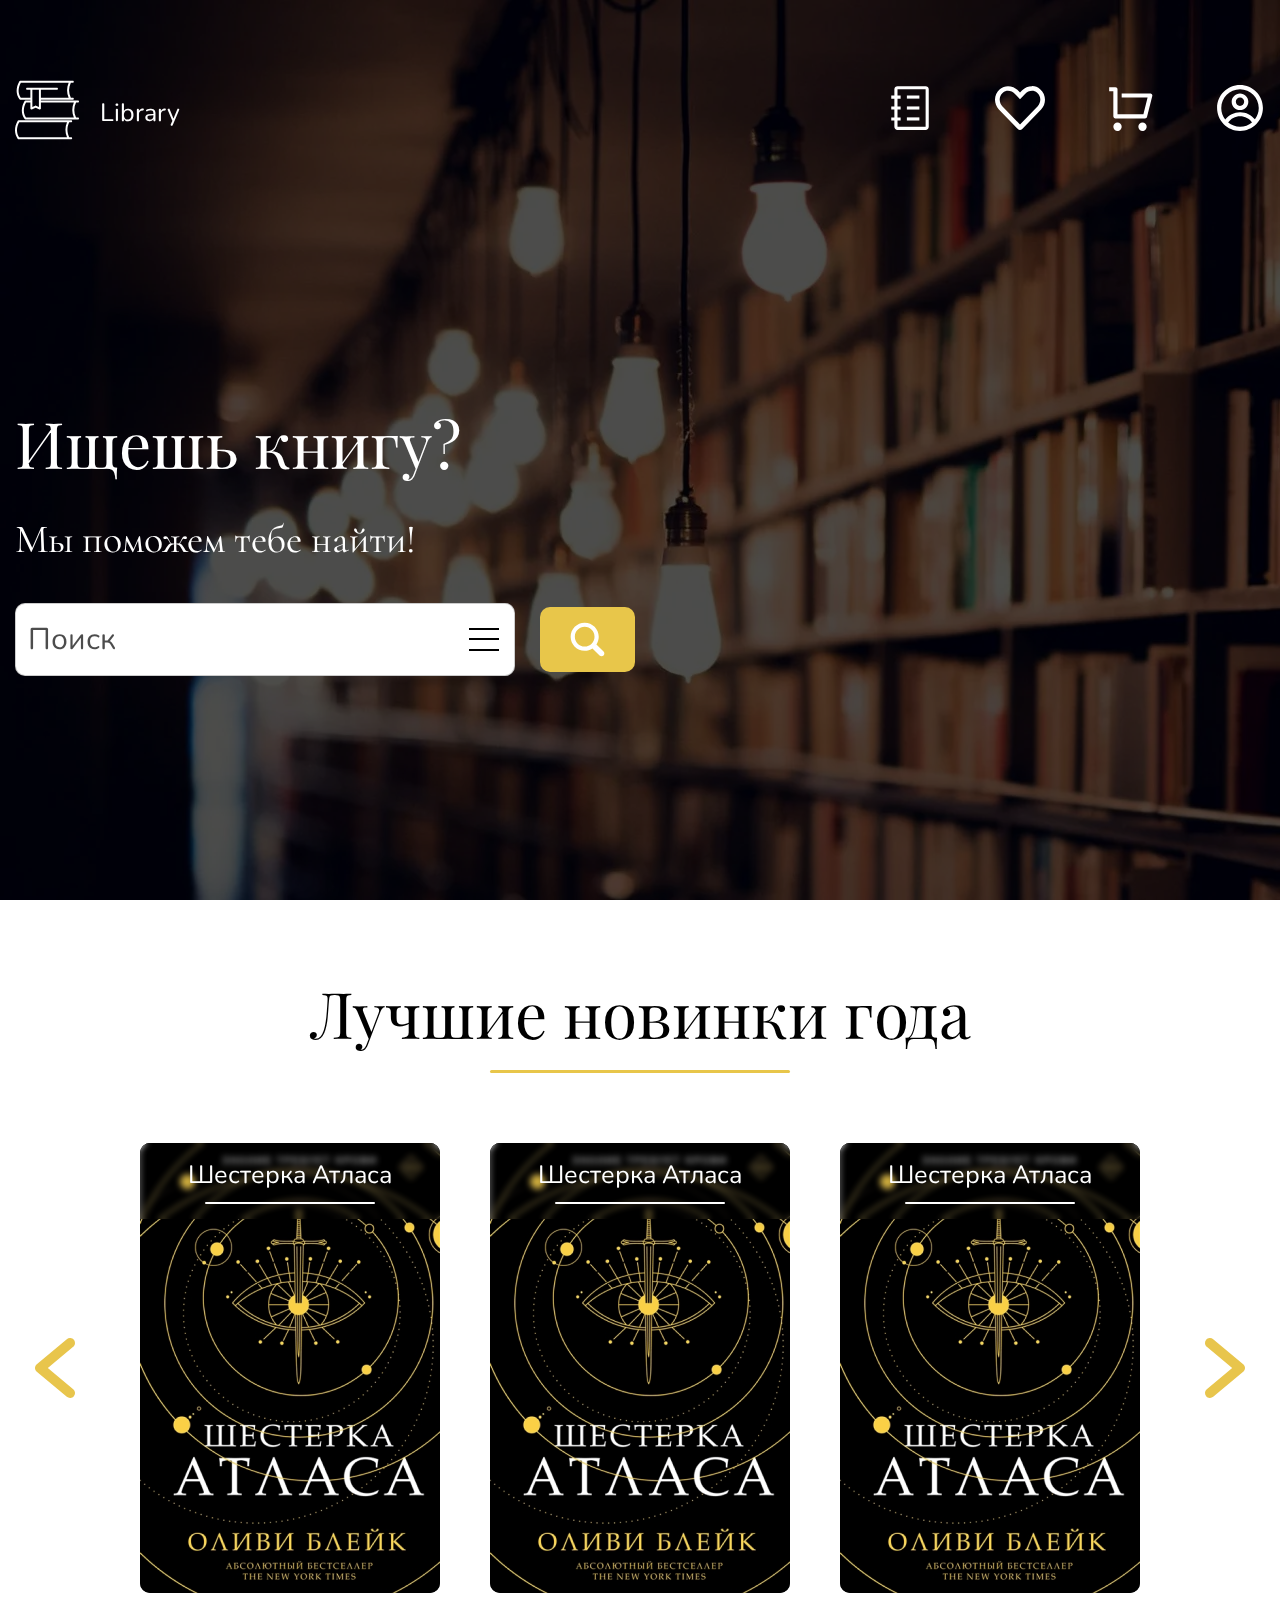
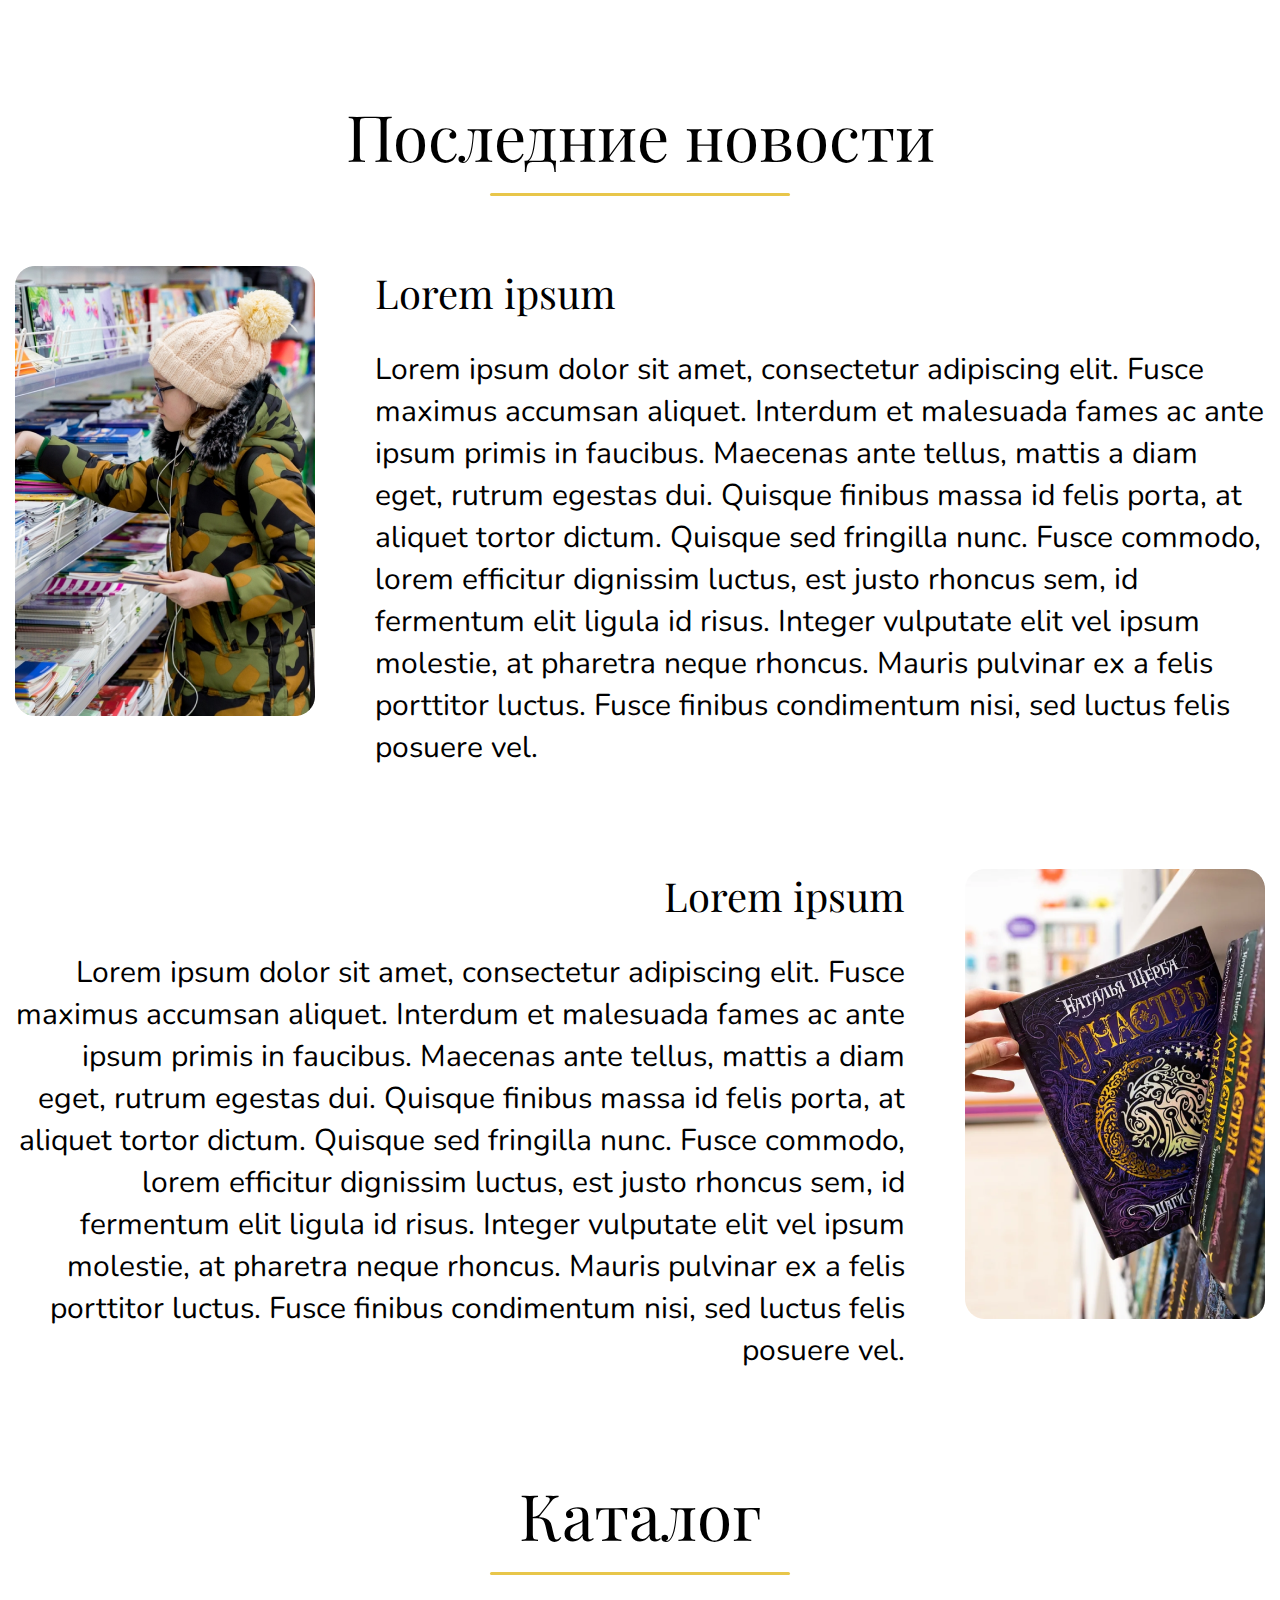
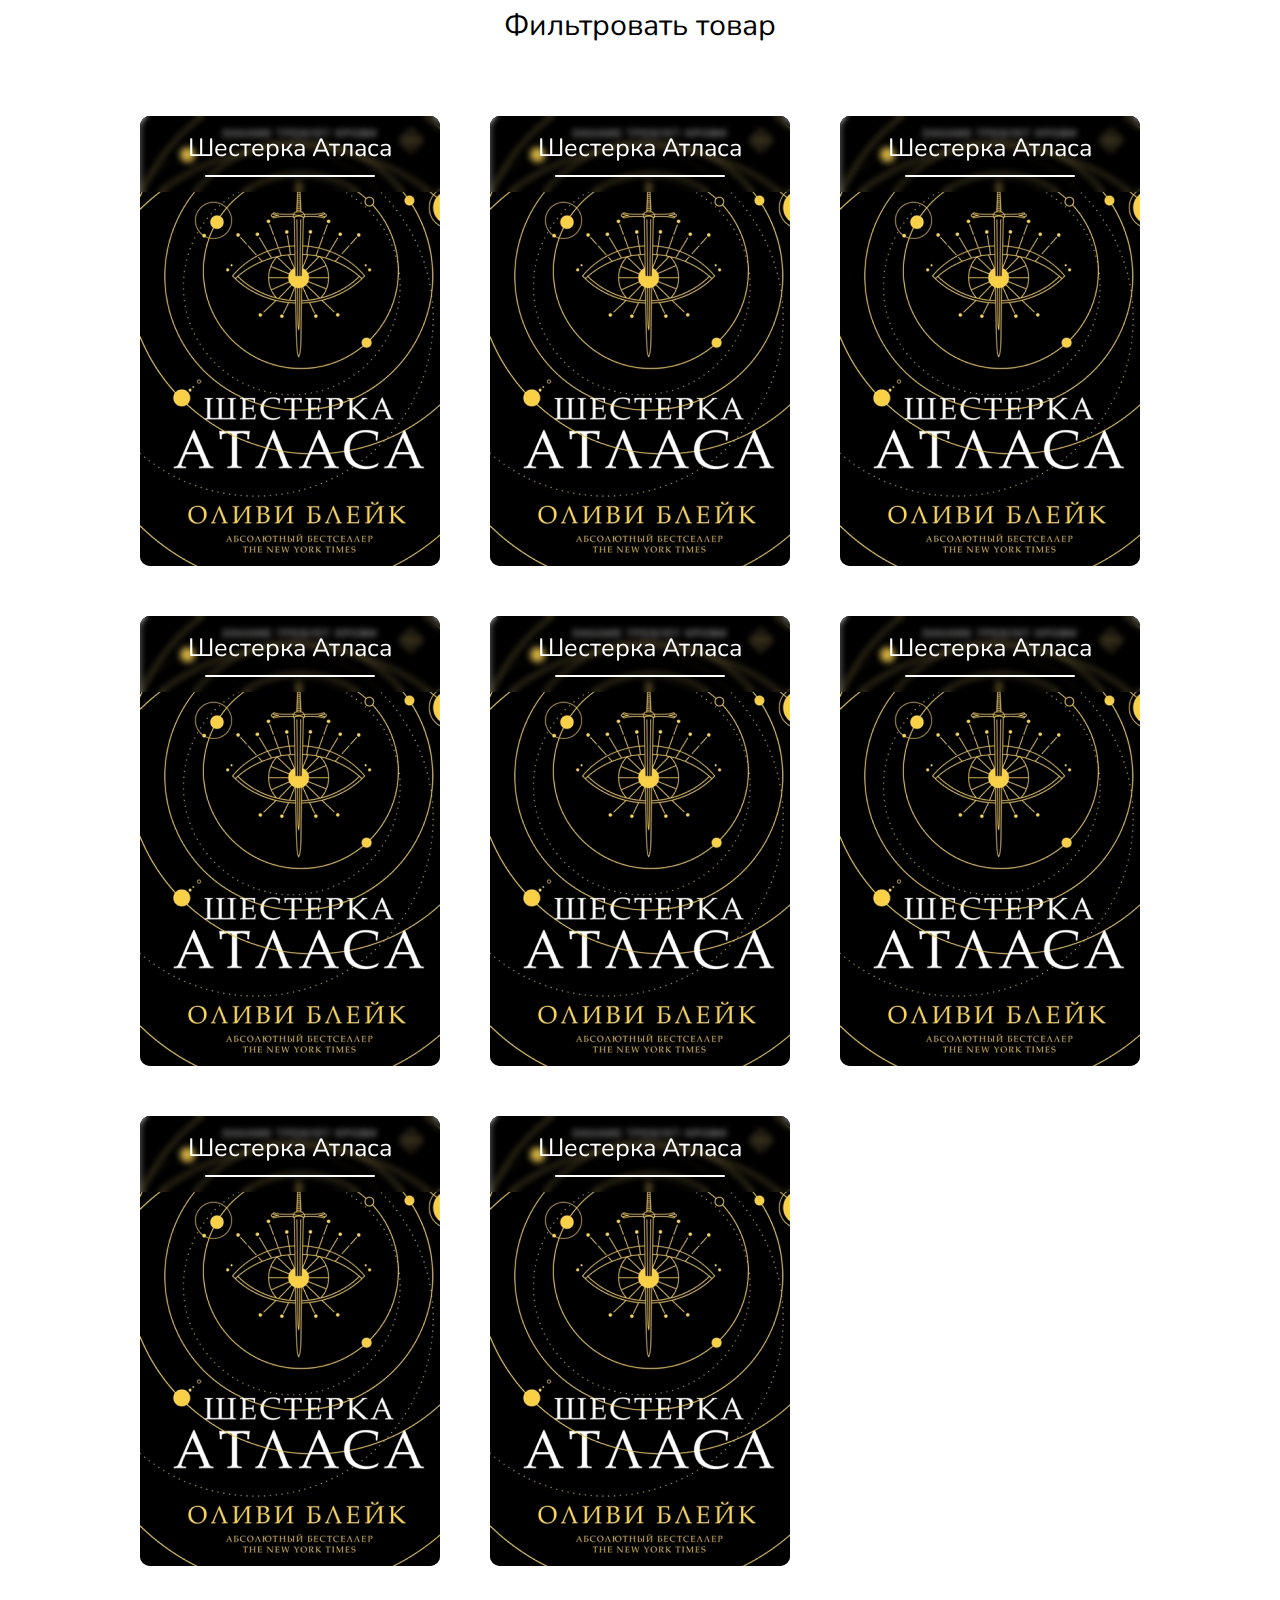
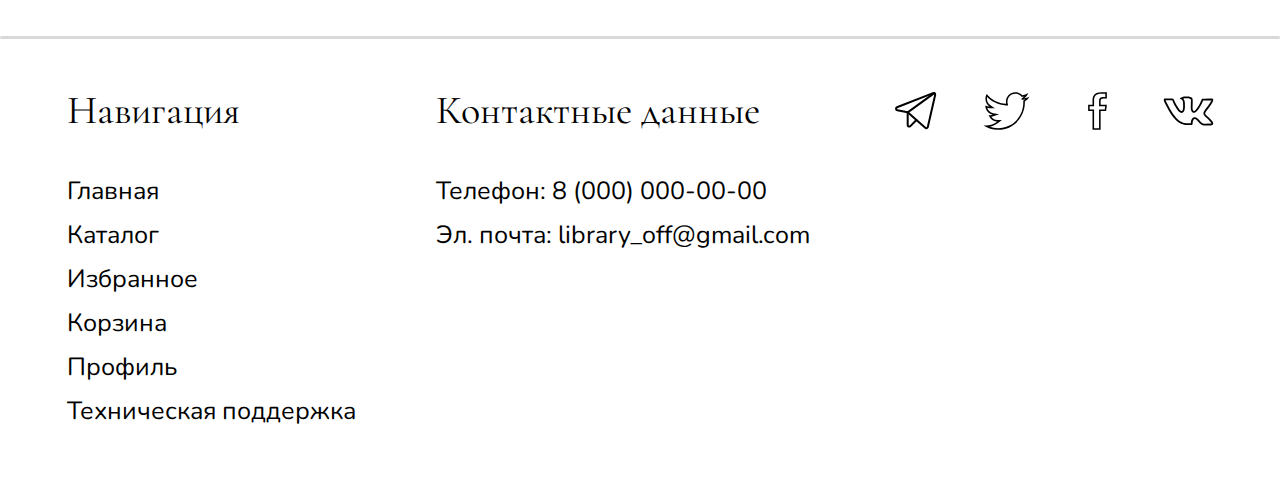
==== index.html @ aad659ce "home page completed" ====
<!doctype html>
<html lang="ru">
<head>
  <meta charset="UTF-8">
  <meta name="viewport"
        content="width=device-width, user-scalable=no, initial-scale=1.0, maximum-scale=1.0, minimum-scale=1.0">
  <meta http-equiv="X-UA-Compatible" content="ie=edge">
  <link rel="preconnect" href="https://fonts.googleapis.com">
  <link rel="preconnect" href="https://fonts.gstatic.com" crossorigin>
  <link
    href="https://fonts.googleapis.com/css2?family=Cormorant+Garamond&family=Nunito&family=Playfair+Display&display=swap"
    rel="stylesheet">
  <link rel="stylesheet" href="styles/global.css">
  <link rel="stylesheet" href="styles/pages/home.css">
  <script src="scripts/input-element.js" defer></script>
  <script src="scripts/input-recommendation.js" defer></script>
  <script src="scripts/drop-down.js" defer></script>
  <script src="scripts/slider.js" defer></script>
  <script src="scripts/popup.js" defer></script>
  <script src="scripts/form.js" defer></script>
  <title>Библиотека</title>
</head>
<body>
<div class="wrapper">
  <div class="popup" data-popup id="catalog-filters">
    <div class="popup-content" data-popup-content>
      <form action="index.html" class="catalog-filters-form _form" data-form>
        <h2 class="catalog-filters-form__title _form-title">Фильтры</h2>
        <div class="catalog-filters-form-inputs _form-inputs">
          <div class="input-element" data-input-element>
            <div class="input-element-input">
              <label for="genre">Жанр</label>
              <input type="text" id="genre" name="genre" data-input-element-input title="Жанр">
            </div>
          </div>
          <div class="input-element" data-input-element>
            <div class="input-element-input">
              <label for="category">Категория</label>
              <input type="text" id="category" name="category" data-input-element-input title="Категория">
            </div>
          </div>
          <div class="input-element" data-input-element>
            <div class="input-element-input">
              <label for="year">Год</label>
              <input type="number" id="year" name="year" data-input-element-input title="Год">
            </div>
          </div>
          <div class="input-element" data-input-element>
            <div class="input-element-input">
              <label for="author">Автор</label>
              <input type="text" id="author" name="author" data-input-element-input title="Автор">
            </div>
          </div>
          <div class="input-element" data-input-element>
            <div class="input-element-input">
              <label for="price">Цена</label>
              <input type="number" id="price" name="price" data-input-element-input title="Цена">
            </div>
          </div>
        </div>
        <div class="catalog-filters-form-controls _form-controls">
          <button type="reset" class="_transparent-text-button" title="Сбросить фильтры">Сбросить фильтры</button>
          <button type="submit" class="_yellow-button" title="Применить">Применить</button>
        </div>
      </form>
    </div>
  </div>

  <div class="responsive-background-image">
    <picture>
      <source srcset="assets/img/background-image.webp" type="image/webp"></source>
      <img src="assets/img/background-image.jpg" alt="Фоновое изображение">
    </picture>
  </div>

  <div class="intro">
    <header class="header">
      <div class="header__wrapper _container">
        <a href="index.html" class="header-logo" title="Вернуться на главную">
          <div class="header-logo__icon">
            <svg width="64" height="60" viewBox="0 0 64 60" fill="none" xmlns="http://www.w3.org/2000/svg">
              <path
                d="M62.9994 37.4741H61.0426C58.6896 32.4301 58.6893 27.5068 61.0426 22.4282H62.9994C63.5521 22.4282 63.9994 21.9804 63.9994 21.4282C63.9994 20.8759 63.5521 20.4282 62.9994 20.4282H25.8978V19.685H57.8031C58.3558 19.685 58.8031 19.2373 58.8031 18.685C58.8031 18.1328 58.3558 17.685 57.8031 17.685H55.8463C53.493 12.6413 53.494 7.71854 55.8466 2.63864H57.8031C58.3558 2.63864 58.8031 2.19094 58.8031 1.63864C58.8031 1.08644 58.3558 0.638641 57.8031 0.638641H5.24449C4.88119 0.638641 4.54629 0.835941 4.36949 1.15384C0.736694 7.70894 0.752294 13.7949 4.41441 19.2431C4.59999 19.5195 4.91149 19.685 5.24449 19.685H15.3744V20.4282H10.4408C10.0775 20.4282 9.74259 20.6254 9.56579 20.9433C5.93199 27.498 5.94759 33.5839 9.61069 39.0322C9.79629 39.3085 10.1078 39.4741 10.4408 39.4741H62.9994C63.5521 39.4741 63.9994 39.0263 63.9994 38.4741C63.9994 37.9218 63.5521 37.4741 62.9994 37.4741ZM17.3744 9.64354H23.8978V26.9794L21.0492 25.6879C20.7855 25.5688 20.4867 25.5688 20.223 25.6879L17.3744 26.9794V9.64354ZM5.78749 17.685C2.91249 13.1084 2.93009 8.17624 5.84119 2.63864H53.663C51.578 7.65034 51.5768 12.7028 53.66 17.685H25.8978V9.64354H41.9437C42.4965 9.64354 42.9437 9.19584 42.9437 8.64354C42.9437 8.09134 42.4965 7.64354 41.9437 7.64354H12.1127C11.5599 7.64354 11.1127 8.09134 11.1127 8.64354C11.1127 9.19584 11.5599 9.64354 12.1127 9.64354H15.3744V17.685H5.78749ZM11.0375 22.4282H15.3744V28.5307C15.3744 28.8706 15.5472 29.187 15.8324 29.371C16.1185 29.5556 16.4789 29.5825 16.7875 29.4414L20.6361 27.6967L24.4847 29.4414C24.6166 29.5014 24.7572 29.5307 24.8978 29.5307C25.0873 29.5307 25.2758 29.477 25.4398 29.371C25.725 29.187 25.8978 28.8706 25.8978 28.5307V22.4282H58.859C56.7733 27.4389 56.7728 32.4912 58.8566 37.4741H10.9828C8.10779 32.8974 8.12541 27.9658 11.0375 22.4282Z"
                fill="white"/>
              <path
                d="M54.192 42.3154H56.1488C56.7015 42.3154 57.1488 41.8676 57.1488 41.3154C57.1488 40.7631 56.7015 40.3154 56.1488 40.3154H3.59019C3.22689 40.3154 2.89199 40.5126 2.71519 40.8305C-0.919511 47.3852 -0.903911 53.4711 2.76009 58.9194C2.94669 59.1958 3.25719 59.3613 3.59019 59.3613H56.1488C56.7015 59.3613 57.1488 58.9135 57.1488 58.3613C57.1488 57.809 56.7015 57.3613 56.1488 57.3613H54.192C51.839 52.3168 51.8388 47.394 54.192 42.3154ZM4.13219 57.3613C1.25619 52.7846 1.27379 47.8525 4.18689 42.3154H52.0084C49.9227 47.3261 49.9225 52.3781 52.006 57.3613H4.13219Z"
                fill="white"/>
            </svg>
          </div>
          <span>Library</span>
        </a>
        <nav class="header-nav">
          <ul class="header-nav-list">
            <li class="header-nav-list-item">
              <a href="index.html" class="header-nav-list-item-link" title="Корзина">
                <svg width="50" height="50" viewBox="0 0 50 50" fill="none" xmlns="http://www.w3.org/2000/svg">
                  <g clip-path="url(#clip0_53_85)">
                    <path
                      d="M40.625 3.125H12.5C11.6712 3.125 10.8763 3.45424 10.2903 4.04029C9.70424 4.62634 9.375 5.4212 9.375 6.25V12.5H6.25V15.625H9.375V23.4375H6.25V26.5625H9.375V34.375H6.25V37.5H9.375V43.75C9.375 44.5788 9.70424 45.3737 10.2903 45.9597C10.8763 46.5458 11.6712 46.875 12.5 46.875H40.625C41.4538 46.875 42.2487 46.5458 42.8347 45.9597C43.4208 45.3737 43.75 44.5788 43.75 43.75V6.25C43.75 5.4212 43.4208 4.62634 42.8347 4.04029C42.2487 3.45424 41.4538 3.125 40.625 3.125ZM40.625 43.75H12.5V37.5H15.625V34.375H12.5V26.5625H15.625V23.4375H12.5V15.625H15.625V12.5H12.5V6.25H40.625V43.75Z"
                      fill="white"/>
                    <path d="M34.375 12.5H21.875V15.625H34.375V12.5Z" fill="white"/>
                    <path d="M34.375 23.4375H21.875V26.5625H34.375V23.4375Z" fill="white"/>
                    <path d="M34.375 34.375H21.875V37.5H34.375V34.375Z" fill="white"/>
                  </g>
                  <defs>
                    <clipPath id="clip0_53_85">
                      <rect width="50" height="50" fill="white"/>
                    </clipPath>
                  </defs>
                </svg>
              </a>
              <div class="header-nav-list-item-title">Корзина</div>
            </li>
            <li class="header-nav-list-item">
              <a href="index.html" class="header-nav-list-item-link" title="Избранное">
                <svg width="50" height="50" viewBox="0 0 50 50" fill="none" xmlns="http://www.w3.org/2000/svg">
                  <g clip-path="url(#clip0_54_91)">
                    <path
                      d="M45.127 6.13868C42.8516 4.09375 39.9317 3.03711 36.9824 3.125C33.3213 3.125 29.626 4.62891 26.9238 7.41993L25 9.39942L23.0762 7.41993C20.3711 4.62891 16.6797 3.125 13.0176 3.125C10.0684 3.125 7.15139 4.09473 4.78908 6.13868C-1.27928 11.3916 -1.58299 20.7578 3.88771 26.4121L22.7549 45.9141C23.3789 46.5527 24.1797 46.875 24.9903 46.875C25.8039 46.875 26.6201 46.556 27.2373 45.9176L46.0947 26.4156C51.5821 20.752 51.2793 11.3867 45.127 6.13868ZM42.7344 23.1543L25 41.4941L7.25978 23.1543C4.11135 19.9023 3.36525 13.4863 7.85744 9.68262C11.7539 6.30958 17.0947 7.97364 19.7129 10.6758L25.0029 16.1367L30.292 10.6758C32.8721 8.0127 38.2276 6.292 42.1475 9.68262C46.5918 13.5352 45.9473 19.834 42.7344 23.1543Z"
                      fill="white"/>
                  </g>
                  <defs>
                    <clipPath id="clip0_54_91">
                      <rect width="50" height="50" fill="white"/>
                    </clipPath>
                  </defs>
                </svg>
              </a>
              <div class="header-nav-list-item-title">Избранное</div>
            </li>
            <li class="header-nav-list-item">
              <a href="index.html" class="header-nav-list-item-link" title="Корзина">
                <svg width="50" height="50" viewBox="0 0 50 50" fill="none" xmlns="http://www.w3.org/2000/svg">
                  <g clip-path="url(#clip0_53_81)">
                    <path
                      d="M8.33329 33.3333V8.33332H4.16663V4.16666H10.4166C10.9692 4.16666 11.4991 4.38615 11.8898 4.77685C12.2805 5.16755 12.5 5.69746 12.5 6.24999V31.25H38.4125L42.5791 14.5833H16.6666V10.4167H45.25C45.5666 10.4167 45.8792 10.4889 46.1637 10.6278C46.4483 10.7667 46.6975 10.9686 46.8923 11.2183C47.0872 11.468 47.2225 11.7587 47.2881 12.0686C47.3537 12.3784 47.3478 12.6991 47.2708 13.0062L42.0625 33.8396C41.9496 34.2901 41.6894 34.69 41.3233 34.9757C40.9572 35.2614 40.5061 35.4166 40.0416 35.4167H10.4166C9.86409 35.4167 9.33419 35.1972 8.94349 34.8065C8.55279 34.4158 8.33329 33.8859 8.33329 33.3333ZM12.5 47.9167C11.3949 47.9167 10.3351 47.4777 9.55368 46.6963C8.77228 45.9149 8.33329 44.8551 8.33329 43.75C8.33329 42.6449 8.77228 41.5851 9.55368 40.8037C10.3351 40.0223 11.3949 39.5833 12.5 39.5833C13.605 39.5833 14.6648 40.0223 15.4462 40.8037C16.2276 41.5851 16.6666 42.6449 16.6666 43.75C16.6666 44.8551 16.2276 45.9149 15.4462 46.6963C14.6648 47.4777 13.605 47.9167 12.5 47.9167ZM37.5 47.9167C36.3949 47.9167 35.3351 47.4777 34.5537 46.6963C33.7723 45.9149 33.3333 44.8551 33.3333 43.75C33.3333 42.6449 33.7723 41.5851 34.5537 40.8037C35.3351 40.0223 36.3949 39.5833 37.5 39.5833C38.605 39.5833 39.6648 40.0223 40.4462 40.8037C41.2276 41.5851 41.6666 42.6449 41.6666 43.75C41.6666 44.8551 41.2276 45.9149 40.4462 46.6963C39.6648 47.4777 38.605 47.9167 37.5 47.9167Z"
                      fill="white"/>
                  </g>
                  <defs>
                    <clipPath id="clip0_53_81">
                      <rect width="50" height="50" fill="white"/>
                    </clipPath>
                  </defs>
                </svg>

              </a>
              <div class="header-nav-list-item-title">Корзина</div>
            </li>
            <li class="header-nav-list-item">
              <a href="index.html" class="header-nav-list-item-link" title="Профиль">
                <svg width="50" height="50" viewBox="0 0 50 50" fill="none" xmlns="http://www.w3.org/2000/svg">
                  <path fill-rule="evenodd" clip-rule="evenodd"
                        d="M33.3333 18.75C33.3333 23.3523 29.6023 27.0833 25 27.0833C20.3976 27.0833 16.6666 23.3523 16.6666 18.75C16.6666 14.1476 20.3976 10.4167 25 10.4167C29.6023 10.4167 33.3333 14.1476 33.3333 18.75ZM29.1666 18.75C29.1666 21.0512 27.3012 22.9167 25 22.9167C22.6987 22.9167 20.8333 21.0512 20.8333 18.75C20.8333 16.4488 22.6987 14.5833 25 14.5833C27.3012 14.5833 29.1666 16.4488 29.1666 18.75Z"
                        fill="white"/>
                  <path fill-rule="evenodd" clip-rule="evenodd"
                        d="M25 2.08334C12.3435 2.08334 2.08337 12.3435 2.08337 25C2.08337 37.6565 12.3435 47.9167 25 47.9167C37.6565 47.9167 47.9167 37.6565 47.9167 25C47.9167 12.3435 37.6565 2.08334 25 2.08334ZM6.25004 25C6.25004 29.3546 7.73452 33.3625 10.225 36.5452C13.651 32.0602 19.0548 29.1667 25.1344 29.1667C31.135 29.1667 36.4775 31.9856 39.9094 36.3715C42.3188 33.2173 43.75 29.2758 43.75 25C43.75 14.6447 35.3555 6.25001 25 6.25001C14.6447 6.25001 6.25004 14.6447 6.25004 25ZM25 43.75C20.5204 43.75 16.4076 42.179 13.1827 39.5579C15.8199 35.7942 20.1897 33.3333 25.1344 33.3333C30.0175 33.3333 34.3402 35.7336 36.9871 39.4186C33.7373 42.1231 29.5586 43.75 25 43.75Z"
                        fill="white"/>
                </svg>
              </a>
              <div class="header-nav-list-item-title">Профиль</div>
            </li>
          </ul>
        </nav>
      </div>
    </header>
    <div class="intro__wrapper _container">
      <h1 class="intro__title">Ищешь книгу? </h1>
      <h2 class="intro__subtitle">Мы поможем тебе найти!</h2>
      <form action="index.html" class="intro-search">
        <div class="intro-search__input">
          <div class="input-element" data-input-element="search">
            <!--            <label for="search" class="input-element-icon">-->
            <!--              <svg width="30" height="31" viewBox="0 0 30 31" fill="none" xmlns="http://www.w3.org/2000/svg">-->
            <!--                <path-->
            <!--                  d="M15 15.5C17.7614 15.5 20 13.2614 20 10.5C20 7.73858 17.7614 5.5 15 5.5C12.2386 5.5 10 7.73858 10 10.5C10 13.2614 12.2386 15.5 15 15.5Z"-->
            <!--                  fill="black" fill-opacity="0.5"/>-->
            <!--                <path d="M15 18C7.375 18 5 23 5 23V25.5H25V23C25 23 22.625 18 15 18Z" fill="black" fill-opacity="0.5"/>-->
            <!--              </svg>-->
            <!--            </label>-->
            <div class="input-element-input">
              <label for="search">Поиск</label>
              <input type="text" id="search" name="search" data-input-element-input title="Поиск">
            </div>
            <button type="button" class="input-element-button" data-drop-down="input-search-recommendation"
                    title="Открыть список рекомендаций">
            <span class="_burger-menu">
              <i></i>
            </span>
            </button>
          </div>
          <button class="intro-search__button _yellow-button" type="submit" title="Поиск">
            <svg width="45" height="45" viewBox="0 0 45 45" fill="none" xmlns="http://www.w3.org/2000/svg">
              <path
                d="M38.5509 34.5741L31.4114 27.4345C32.8866 25.2113 33.75 22.5492 33.75 19.6875C33.75 11.9334 27.4416 5.625 19.6875 5.625C11.9334 5.625 5.625 11.9334 5.625 19.6875C5.625 27.4416 11.9334 33.75 19.6875 33.75C22.5492 33.75 25.2113 32.8866 27.4345 31.4114L34.5741 38.5509C35.6709 39.6492 37.4541 39.6492 38.5509 38.5509C39.6492 37.4527 39.6492 35.6723 38.5509 34.5741ZM9.84375 19.6875C9.84375 14.2594 14.2594 9.84375 19.6875 9.84375C25.1156 9.84375 29.5312 14.2594 29.5312 19.6875C29.5312 25.1156 25.1156 29.5312 19.6875 29.5312C14.2594 29.5312 9.84375 25.1156 9.84375 19.6875Z"
                fill="white"/>
            </svg>
          </button>
        </div>
        <div class="intro-search-recommendation" id="input-search-recommendation">
          <ul class="intro-search-recommendation-list">
            <li class="intro-search-recommendation-item">
              <button type="button" data-input-recommendation="search" title="Научная литература">Научная литература
              </button>
            </li>
            <li class="intro-search-recommendation-item">
              <button type="button" data-input-recommendation="search" title="История">История</button>
            </li>
            <li class="intro-search-recommendation-item">
              <button type="button" data-input-recommendation="search" title="Психология">Психология</button>
            </li>
            <li class="intro-search-recommendation-item">
              <button type="button" data-input-recommendation="search" title="Детектив">Детектив</button>
            </li>
            <li class="intro-search-recommendation-item">
              <button type="button" data-input-recommendation="search" title="Фантастика">Фантастика</button>
            </li>
            <li class="intro-search-recommendation-item">
              <button type="button" data-input-recommendation="search" title="Фэнтези">Фэнтези</button>
            </li>
            <li class="intro-search-recommendation-item">
              <button type="button" data-input-recommendation="search" title="Художественная">Художественная</button>
            </li>
            <li class="intro-search-recommendation-item">
              <button type="button" data-input-recommendation="search" title="Научная литература">Научная литература
              </button>
            </li>
            <li class="intro-search-recommendation-item">
              <button type="button" data-input-recommendation="search" title="История">История</button>
            </li>
            <li class="intro-search-recommendation-item">
              <button type="button" data-input-recommendation="search" title="Психология">Психология</button>
            </li>
            <li class="intro-search-recommendation-item">
              <button type="button" data-input-recommendation="search" title="Детектив">Детектив</button>
            </li>
            <li class="intro-search-recommendation-item">
              <button type="button" data-input-recommendation="search" title="Фантастика">Фантастика</button>
            </li>
            <li class="intro-search-recommendation-item">
              <button type="button" data-input-recommendation="search" title="Фэнтези">Фэнтези</button>
            </li>
            <li class="intro-search-recommendation-item">
              <button type="button" data-input-recommendation="search" title="Художественная">Художественная</button>
            </li>
          </ul>
        </div>
      </form>
    </div>
  </div>
  <main class="page-content">
    <div class="page-content__wrapper">
      <div class="home-page">
        <div class="home-page__wrapper _container">
          <section class="top-year-product _section">
            <h1 class="top-year-product _section-title">Лучшие новинки года</h1>
            <div class="top-year-product-slider" data-slider="3">
              <div class="top-year-product-slider-button _arrow-left" data-slider-left-button>
                <button type="button" title="Сделать слайд влево">
                  <svg width="80" height="80" viewBox="0 0 80 80" fill="none" xmlns="http://www.w3.org/2000/svg">
                    <path
                      d="M32.813 40.0019L58.2047 18.8435C59.2182 17.9922 59.853 16.774 59.9702 15.4556C60.0874 14.1372 59.6773 12.8261 58.8299 11.8094C57.9824 10.7927 56.7666 10.1533 55.4486 10.0311C54.1307 9.90898 52.8181 10.3141 51.7982 11.1577L21.7969 36.1589C21.2344 36.6289 20.7819 37.2166 20.4714 37.8806C20.1609 38.5447 19.9999 39.2688 19.9999 40.0018C19.9999 40.7349 20.1609 41.459 20.4714 42.123C20.7819 42.787 21.2344 43.3748 21.7969 43.8448L51.7982 68.8459C52.8176 69.6935 54.1318 70.1019 55.4522 69.9812C56.7725 69.8606 57.9909 69.2207 58.8398 68.2023C59.6887 67.1839 60.0986 65.8702 59.9795 64.5497C59.8604 63.2293 59.2221 62.0101 58.2047 61.1599L32.813 40.0019Z"
                      fill="#E8C54C"/>
                  </svg>
                </button>
              </div>
              <div class="top-year-product-slider-container" data-slider-container="300">
                <ul class="top-year-product-slider-container-track" data-slider-track="1">
                  <li class="top-year-product-slider-container-track-item">
                    <div class="product-item" tabindex="0">
                      <div class="product-item-img">
                        <img src="assets/img/product1.png" alt="Картинка продукта">
                      </div>
                      <div class="product-item-head">Шестерка Атласа</div>
                      <div class="product-item-overlay">
                        <div class="product-item-overlay-head">Шестерка Атласа</div>
                        <div class="product-item-overlay-text">
                          <p>
                            Раз в десять лет только шесть самых талантливых магов могут заслужить место в самом
                            известном тайном обществе — Александрийском. Раз в десять лет только шесть самых талантливых
                            магов могут заслужить место в самом
                            известном тайном обществе — Александрийском.
                          </p>
                        </div>
                        <div class="product-item-overlay-controls">
                          <div class="product-item-overlay-controls-button">
                            <button type="button" title="Добавить в избранное">
                              <svg width="50" height="50" viewBox="0 0 50 50" fill="none"
                                   xmlns="http://www.w3.org/2000/svg">
                                <g clip-path="url(#clip0_54_91)">
                                  <path
                                    d="M45.127 6.13868C42.8516 4.09375 39.9317 3.03711 36.9824 3.125C33.3213 3.125 29.626 4.62891 26.9238 7.41993L25 9.39942L23.0762 7.41993C20.3711 4.62891 16.6797 3.125 13.0176 3.125C10.0684 3.125 7.15139 4.09473 4.78908 6.13868C-1.27928 11.3916 -1.58299 20.7578 3.88771 26.4121L22.7549 45.9141C23.3789 46.5527 24.1797 46.875 24.9903 46.875C25.8039 46.875 26.6201 46.556 27.2373 45.9176L46.0947 26.4156C51.5821 20.752 51.2793 11.3867 45.127 6.13868ZM42.7344 23.1543L25 41.4941L7.25978 23.1543C4.11135 19.9023 3.36525 13.4863 7.85744 9.68262C11.7539 6.30958 17.0947 7.97364 19.7129 10.6758L25.0029 16.1367L30.292 10.6758C32.8721 8.0127 38.2276 6.292 42.1475 9.68262C46.5918 13.5352 45.9473 19.834 42.7344 23.1543Z"
                                    fill="white"/>
                                </g>
                                <defs>
                                  <clipPath id="clip0_54_91">
                                    <rect width="50" height="50" fill="white"/>
                                  </clipPath>
                                </defs>
                              </svg>
                            </button>
                          </div>
                          <div class="product-item-overlay-controls-button">
                            <button type="button" title="Добавить в корзину">
                              <svg width="50" height="50" viewBox="0 0 50 50" fill="none"
                                   xmlns="http://www.w3.org/2000/svg">
                                <g clip-path="url(#clip0_53_81)">
                                  <path
                                    d="M8.33329 33.3333V8.33332H4.16663V4.16666H10.4166C10.9692 4.16666 11.4991 4.38615 11.8898 4.77685C12.2805 5.16755 12.5 5.69746 12.5 6.24999V31.25H38.4125L42.5791 14.5833H16.6666V10.4167H45.25C45.5666 10.4167 45.8792 10.4889 46.1637 10.6278C46.4483 10.7667 46.6975 10.9686 46.8923 11.2183C47.0872 11.468 47.2225 11.7587 47.2881 12.0686C47.3537 12.3784 47.3478 12.6991 47.2708 13.0062L42.0625 33.8396C41.9496 34.2901 41.6894 34.69 41.3233 34.9757C40.9572 35.2614 40.5061 35.4166 40.0416 35.4167H10.4166C9.86409 35.4167 9.33419 35.1972 8.94349 34.8065C8.55279 34.4158 8.33329 33.8859 8.33329 33.3333ZM12.5 47.9167C11.3949 47.9167 10.3351 47.4777 9.55368 46.6963C8.77228 45.9149 8.33329 44.8551 8.33329 43.75C8.33329 42.6449 8.77228 41.5851 9.55368 40.8037C10.3351 40.0223 11.3949 39.5833 12.5 39.5833C13.605 39.5833 14.6648 40.0223 15.4462 40.8037C16.2276 41.5851 16.6666 42.6449 16.6666 43.75C16.6666 44.8551 16.2276 45.9149 15.4462 46.6963C14.6648 47.4777 13.605 47.9167 12.5 47.9167ZM37.5 47.9167C36.3949 47.9167 35.3351 47.4777 34.5537 46.6963C33.7723 45.9149 33.3333 44.8551 33.3333 43.75C33.3333 42.6449 33.7723 41.5851 34.5537 40.8037C35.3351 40.0223 36.3949 39.5833 37.5 39.5833C38.605 39.5833 39.6648 40.0223 40.4462 40.8037C41.2276 41.5851 41.6666 42.6449 41.6666 43.75C41.6666 44.8551 41.2276 45.9149 40.4462 46.6963C39.6648 47.4777 38.605 47.9167 37.5 47.9167Z"
                                    fill="white"/>
                                </g>
                                <defs>
                                  <clipPath id="clip0_53_81">
                                    <rect width="50" height="50" fill="white"/>
                                  </clipPath>
                                </defs>
                              </svg>
                            </button>
                          </div>
                          <button type="button" class="_white-button" title="Подробнее">
                            Подробнее
                          </button>
                        </div>
                      </div>
                    </div>
                  </li>
                  <li class="top-year-product-slider-container-track-item">
                    <div class="product-item" tabindex="0">
                      <div class="product-item-img">
                        <img src="assets/img/product1.png" alt="Картинка продукта">
                      </div>
                      <div class="product-item-head">Шестерка Атласа</div>
                      <div class="product-item-overlay">
                        <div class="product-item-overlay-head">Шестерка Атласа</div>
                        <div class="product-item-overlay-text">
                          <p>
                            Раз в десять лет только шесть самых талантливых магов могут заслужить место в самом
                            известном тайном обществе — Александрийском. Раз в десять лет только шесть самых талантливых
                            магов могут заслужить место в самом
                            известном тайном обществе — Александрийском.
                          </p>
                        </div>
                        <div class="product-item-overlay-controls">
                          <div class="product-item-overlay-controls-button">
                            <button type="button" title="Добавить в избранное">
                              <svg width="50" height="50" viewBox="0 0 50 50" fill="none"
                                   xmlns="http://www.w3.org/2000/svg">
                                <g clip-path="url(#clip0_54_91)">
                                  <path
                                    d="M45.127 6.13868C42.8516 4.09375 39.9317 3.03711 36.9824 3.125C33.3213 3.125 29.626 4.62891 26.9238 7.41993L25 9.39942L23.0762 7.41993C20.3711 4.62891 16.6797 3.125 13.0176 3.125C10.0684 3.125 7.15139 4.09473 4.78908 6.13868C-1.27928 11.3916 -1.58299 20.7578 3.88771 26.4121L22.7549 45.9141C23.3789 46.5527 24.1797 46.875 24.9903 46.875C25.8039 46.875 26.6201 46.556 27.2373 45.9176L46.0947 26.4156C51.5821 20.752 51.2793 11.3867 45.127 6.13868ZM42.7344 23.1543L25 41.4941L7.25978 23.1543C4.11135 19.9023 3.36525 13.4863 7.85744 9.68262C11.7539 6.30958 17.0947 7.97364 19.7129 10.6758L25.0029 16.1367L30.292 10.6758C32.8721 8.0127 38.2276 6.292 42.1475 9.68262C46.5918 13.5352 45.9473 19.834 42.7344 23.1543Z"
                                    fill="white"/>
                                </g>
                                <defs>
                                  <clipPath id="clip0_54_91">
                                    <rect width="50" height="50" fill="white"/>
                                  </clipPath>
                                </defs>
                              </svg>
                            </button>
                          </div>
                          <div class="product-item-overlay-controls-button">
                            <button type="button" title="Добавить в корзину">
                              <svg width="50" height="50" viewBox="0 0 50 50" fill="none"
                                   xmlns="http://www.w3.org/2000/svg">
                                <g clip-path="url(#clip0_53_81)">
                                  <path
                                    d="M8.33329 33.3333V8.33332H4.16663V4.16666H10.4166C10.9692 4.16666 11.4991 4.38615 11.8898 4.77685C12.2805 5.16755 12.5 5.69746 12.5 6.24999V31.25H38.4125L42.5791 14.5833H16.6666V10.4167H45.25C45.5666 10.4167 45.8792 10.4889 46.1637 10.6278C46.4483 10.7667 46.6975 10.9686 46.8923 11.2183C47.0872 11.468 47.2225 11.7587 47.2881 12.0686C47.3537 12.3784 47.3478 12.6991 47.2708 13.0062L42.0625 33.8396C41.9496 34.2901 41.6894 34.69 41.3233 34.9757C40.9572 35.2614 40.5061 35.4166 40.0416 35.4167H10.4166C9.86409 35.4167 9.33419 35.1972 8.94349 34.8065C8.55279 34.4158 8.33329 33.8859 8.33329 33.3333ZM12.5 47.9167C11.3949 47.9167 10.3351 47.4777 9.55368 46.6963C8.77228 45.9149 8.33329 44.8551 8.33329 43.75C8.33329 42.6449 8.77228 41.5851 9.55368 40.8037C10.3351 40.0223 11.3949 39.5833 12.5 39.5833C13.605 39.5833 14.6648 40.0223 15.4462 40.8037C16.2276 41.5851 16.6666 42.6449 16.6666 43.75C16.6666 44.8551 16.2276 45.9149 15.4462 46.6963C14.6648 47.4777 13.605 47.9167 12.5 47.9167ZM37.5 47.9167C36.3949 47.9167 35.3351 47.4777 34.5537 46.6963C33.7723 45.9149 33.3333 44.8551 33.3333 43.75C33.3333 42.6449 33.7723 41.5851 34.5537 40.8037C35.3351 40.0223 36.3949 39.5833 37.5 39.5833C38.605 39.5833 39.6648 40.0223 40.4462 40.8037C41.2276 41.5851 41.6666 42.6449 41.6666 43.75C41.6666 44.8551 41.2276 45.9149 40.4462 46.6963C39.6648 47.4777 38.605 47.9167 37.5 47.9167Z"
                                    fill="white"/>
                                </g>
                                <defs>
                                  <clipPath id="clip0_53_81">
                                    <rect width="50" height="50" fill="white"/>
                                  </clipPath>
                                </defs>
                              </svg>
                            </button>
                          </div>
                          <button type="button" class="_white-button" title="Подробнее">
                            Подробнее
                          </button>
                        </div>
                      </div>
                    </div>
                  </li>
                  <li class="top-year-product-slider-container-track-item">
                    <div class="product-item" tabindex="0">
                      <div class="product-item-img">
                        <img src="assets/img/product1.png" alt="Картинка продукта">
                      </div>
                      <div class="product-item-head">Шестерка Атласа</div>
                      <div class="product-item-overlay">
                        <div class="product-item-overlay-head">Шестерка Атласа</div>
                        <div class="product-item-overlay-text">
                          <p>
                            Раз в десять лет только шесть самых талантливых магов могут заслужить место в самом
                            известном тайном обществе — Александрийском. Раз в десять лет только шесть самых талантливых
                            магов могут заслужить место в самом
                            известном тайном обществе — Александрийском.
                          </p>
                        </div>
                        <div class="product-item-overlay-controls">
                          <div class="product-item-overlay-controls-button">
                            <button type="button" title="Добавить в избранное">
                              <svg width="50" height="50" viewBox="0 0 50 50" fill="none"
                                   xmlns="http://www.w3.org/2000/svg">
                                <g clip-path="url(#clip0_54_91)">
                                  <path
                                    d="M45.127 6.13868C42.8516 4.09375 39.9317 3.03711 36.9824 3.125C33.3213 3.125 29.626 4.62891 26.9238 7.41993L25 9.39942L23.0762 7.41993C20.3711 4.62891 16.6797 3.125 13.0176 3.125C10.0684 3.125 7.15139 4.09473 4.78908 6.13868C-1.27928 11.3916 -1.58299 20.7578 3.88771 26.4121L22.7549 45.9141C23.3789 46.5527 24.1797 46.875 24.9903 46.875C25.8039 46.875 26.6201 46.556 27.2373 45.9176L46.0947 26.4156C51.5821 20.752 51.2793 11.3867 45.127 6.13868ZM42.7344 23.1543L25 41.4941L7.25978 23.1543C4.11135 19.9023 3.36525 13.4863 7.85744 9.68262C11.7539 6.30958 17.0947 7.97364 19.7129 10.6758L25.0029 16.1367L30.292 10.6758C32.8721 8.0127 38.2276 6.292 42.1475 9.68262C46.5918 13.5352 45.9473 19.834 42.7344 23.1543Z"
                                    fill="white"/>
                                </g>
                                <defs>
                                  <clipPath id="clip0_54_91">
                                    <rect width="50" height="50" fill="white"/>
                                  </clipPath>
                                </defs>
                              </svg>
                            </button>
                          </div>
                          <div class="product-item-overlay-controls-button">
                            <button type="button" title="Добавить в корзину">
                              <svg width="50" height="50" viewBox="0 0 50 50" fill="none"
                                   xmlns="http://www.w3.org/2000/svg">
                                <g clip-path="url(#clip0_53_81)">
                                  <path
                                    d="M8.33329 33.3333V8.33332H4.16663V4.16666H10.4166C10.9692 4.16666 11.4991 4.38615 11.8898 4.77685C12.2805 5.16755 12.5 5.69746 12.5 6.24999V31.25H38.4125L42.5791 14.5833H16.6666V10.4167H45.25C45.5666 10.4167 45.8792 10.4889 46.1637 10.6278C46.4483 10.7667 46.6975 10.9686 46.8923 11.2183C47.0872 11.468 47.2225 11.7587 47.2881 12.0686C47.3537 12.3784 47.3478 12.6991 47.2708 13.0062L42.0625 33.8396C41.9496 34.2901 41.6894 34.69 41.3233 34.9757C40.9572 35.2614 40.5061 35.4166 40.0416 35.4167H10.4166C9.86409 35.4167 9.33419 35.1972 8.94349 34.8065C8.55279 34.4158 8.33329 33.8859 8.33329 33.3333ZM12.5 47.9167C11.3949 47.9167 10.3351 47.4777 9.55368 46.6963C8.77228 45.9149 8.33329 44.8551 8.33329 43.75C8.33329 42.6449 8.77228 41.5851 9.55368 40.8037C10.3351 40.0223 11.3949 39.5833 12.5 39.5833C13.605 39.5833 14.6648 40.0223 15.4462 40.8037C16.2276 41.5851 16.6666 42.6449 16.6666 43.75C16.6666 44.8551 16.2276 45.9149 15.4462 46.6963C14.6648 47.4777 13.605 47.9167 12.5 47.9167ZM37.5 47.9167C36.3949 47.9167 35.3351 47.4777 34.5537 46.6963C33.7723 45.9149 33.3333 44.8551 33.3333 43.75C33.3333 42.6449 33.7723 41.5851 34.5537 40.8037C35.3351 40.0223 36.3949 39.5833 37.5 39.5833C38.605 39.5833 39.6648 40.0223 40.4462 40.8037C41.2276 41.5851 41.6666 42.6449 41.6666 43.75C41.6666 44.8551 41.2276 45.9149 40.4462 46.6963C39.6648 47.4777 38.605 47.9167 37.5 47.9167Z"
                                    fill="white"/>
                                </g>
                                <defs>
                                  <clipPath id="clip0_53_81">
                                    <rect width="50" height="50" fill="white"/>
                                  </clipPath>
                                </defs>
                              </svg>
                            </button>
                          </div>
                          <button type="button" class="_white-button" title="Подробнее">
                            Подробнее
                          </button>
                        </div>
                      </div>
                    </div>
                  </li>
                  <li class="top-year-product-slider-container-track-item">
                    <div class="product-item" tabindex="0">
                      <div class="product-item-img">
                        <img src="assets/img/product1.png" alt="Картинка продукта">
                      </div>
                      <div class="product-item-head">Шестерка Атласа</div>
                      <div class="product-item-overlay">
                        <div class="product-item-overlay-head">Шестерка Атласа</div>
                        <div class="product-item-overlay-text">
                          <p>
                            Раз в десять лет только шесть самых талантливых магов могут заслужить место в самом
                            известном тайном обществе — Александрийском. Раз в десять лет только шесть самых талантливых
                            магов могут заслужить место в самом
                            известном тайном обществе — Александрийском.
                          </p>
                        </div>
                        <div class="product-item-overlay-controls">
                          <div class="product-item-overlay-controls-button">
                            <button type="button" title="Добавить в избранное">
                              <svg width="50" height="50" viewBox="0 0 50 50" fill="none"
                                   xmlns="http://www.w3.org/2000/svg">
                                <g clip-path="url(#clip0_54_91)">
                                  <path
                                    d="M45.127 6.13868C42.8516 4.09375 39.9317 3.03711 36.9824 3.125C33.3213 3.125 29.626 4.62891 26.9238 7.41993L25 9.39942L23.0762 7.41993C20.3711 4.62891 16.6797 3.125 13.0176 3.125C10.0684 3.125 7.15139 4.09473 4.78908 6.13868C-1.27928 11.3916 -1.58299 20.7578 3.88771 26.4121L22.7549 45.9141C23.3789 46.5527 24.1797 46.875 24.9903 46.875C25.8039 46.875 26.6201 46.556 27.2373 45.9176L46.0947 26.4156C51.5821 20.752 51.2793 11.3867 45.127 6.13868ZM42.7344 23.1543L25 41.4941L7.25978 23.1543C4.11135 19.9023 3.36525 13.4863 7.85744 9.68262C11.7539 6.30958 17.0947 7.97364 19.7129 10.6758L25.0029 16.1367L30.292 10.6758C32.8721 8.0127 38.2276 6.292 42.1475 9.68262C46.5918 13.5352 45.9473 19.834 42.7344 23.1543Z"
                                    fill="white"/>
                                </g>
                                <defs>
                                  <clipPath id="clip0_54_91">
                                    <rect width="50" height="50" fill="white"/>
                                  </clipPath>
                                </defs>
                              </svg>
                            </button>
                          </div>
                          <div class="product-item-overlay-controls-button">
                            <button type="button" title="Добавить в корзину">
                              <svg width="50" height="50" viewBox="0 0 50 50" fill="none"
                                   xmlns="http://www.w3.org/2000/svg">
                                <g clip-path="url(#clip0_53_81)">
                                  <path
                                    d="M8.33329 33.3333V8.33332H4.16663V4.16666H10.4166C10.9692 4.16666 11.4991 4.38615 11.8898 4.77685C12.2805 5.16755 12.5 5.69746 12.5 6.24999V31.25H38.4125L42.5791 14.5833H16.6666V10.4167H45.25C45.5666 10.4167 45.8792 10.4889 46.1637 10.6278C46.4483 10.7667 46.6975 10.9686 46.8923 11.2183C47.0872 11.468 47.2225 11.7587 47.2881 12.0686C47.3537 12.3784 47.3478 12.6991 47.2708 13.0062L42.0625 33.8396C41.9496 34.2901 41.6894 34.69 41.3233 34.9757C40.9572 35.2614 40.5061 35.4166 40.0416 35.4167H10.4166C9.86409 35.4167 9.33419 35.1972 8.94349 34.8065C8.55279 34.4158 8.33329 33.8859 8.33329 33.3333ZM12.5 47.9167C11.3949 47.9167 10.3351 47.4777 9.55368 46.6963C8.77228 45.9149 8.33329 44.8551 8.33329 43.75C8.33329 42.6449 8.77228 41.5851 9.55368 40.8037C10.3351 40.0223 11.3949 39.5833 12.5 39.5833C13.605 39.5833 14.6648 40.0223 15.4462 40.8037C16.2276 41.5851 16.6666 42.6449 16.6666 43.75C16.6666 44.8551 16.2276 45.9149 15.4462 46.6963C14.6648 47.4777 13.605 47.9167 12.5 47.9167ZM37.5 47.9167C36.3949 47.9167 35.3351 47.4777 34.5537 46.6963C33.7723 45.9149 33.3333 44.8551 33.3333 43.75C33.3333 42.6449 33.7723 41.5851 34.5537 40.8037C35.3351 40.0223 36.3949 39.5833 37.5 39.5833C38.605 39.5833 39.6648 40.0223 40.4462 40.8037C41.2276 41.5851 41.6666 42.6449 41.6666 43.75C41.6666 44.8551 41.2276 45.9149 40.4462 46.6963C39.6648 47.4777 38.605 47.9167 37.5 47.9167Z"
                                    fill="white"/>
                                </g>
                                <defs>
                                  <clipPath id="clip0_53_81">
                                    <rect width="50" height="50" fill="white"/>
                                  </clipPath>
                                </defs>
                              </svg>
                            </button>
                          </div>
                          <button type="button" class="_white-button" title="Подробнее">
                            Подробнее
                          </button>
                        </div>
                      </div>
                    </div>
                  </li>
                  <li class="top-year-product-slider-container-track-item">
                    <div class="product-item" tabindex="0">
                      <div class="product-item-img">
                        <img src="assets/img/product1.png" alt="Картинка продукта">
                      </div>
                      <div class="product-item-head">Шестерка Атласа</div>
                      <div class="product-item-overlay">
                        <div class="product-item-overlay-head">Шестерка Атласа</div>
                        <div class="product-item-overlay-text">
                          <p>
                            Раз в десять лет только шесть самых талантливых магов могут заслужить место в самом
                            известном тайном обществе — Александрийском. Раз в десять лет только шесть самых талантливых
                            магов могут заслужить место в самом
                            известном тайном обществе — Александрийском.
                          </p>
                        </div>
                        <div class="product-item-overlay-controls">
                          <div class="product-item-overlay-controls-button">
                            <button type="button" title="Добавить в избранное">
                              <svg width="50" height="50" viewBox="0 0 50 50" fill="none"
                                   xmlns="http://www.w3.org/2000/svg">
                                <g clip-path="url(#clip0_54_91)">
                                  <path
                                    d="M45.127 6.13868C42.8516 4.09375 39.9317 3.03711 36.9824 3.125C33.3213 3.125 29.626 4.62891 26.9238 7.41993L25 9.39942L23.0762 7.41993C20.3711 4.62891 16.6797 3.125 13.0176 3.125C10.0684 3.125 7.15139 4.09473 4.78908 6.13868C-1.27928 11.3916 -1.58299 20.7578 3.88771 26.4121L22.7549 45.9141C23.3789 46.5527 24.1797 46.875 24.9903 46.875C25.8039 46.875 26.6201 46.556 27.2373 45.9176L46.0947 26.4156C51.5821 20.752 51.2793 11.3867 45.127 6.13868ZM42.7344 23.1543L25 41.4941L7.25978 23.1543C4.11135 19.9023 3.36525 13.4863 7.85744 9.68262C11.7539 6.30958 17.0947 7.97364 19.7129 10.6758L25.0029 16.1367L30.292 10.6758C32.8721 8.0127 38.2276 6.292 42.1475 9.68262C46.5918 13.5352 45.9473 19.834 42.7344 23.1543Z"
                                    fill="white"/>
                                </g>
                                <defs>
                                  <clipPath id="clip0_54_91">
                                    <rect width="50" height="50" fill="white"/>
                                  </clipPath>
                                </defs>
                              </svg>
                            </button>
                          </div>
                          <div class="product-item-overlay-controls-button">
                            <button type="button" title="Добавить в корзину">
                              <svg width="50" height="50" viewBox="0 0 50 50" fill="none"
                                   xmlns="http://www.w3.org/2000/svg">
                                <g clip-path="url(#clip0_53_81)">
                                  <path
                                    d="M8.33329 33.3333V8.33332H4.16663V4.16666H10.4166C10.9692 4.16666 11.4991 4.38615 11.8898 4.77685C12.2805 5.16755 12.5 5.69746 12.5 6.24999V31.25H38.4125L42.5791 14.5833H16.6666V10.4167H45.25C45.5666 10.4167 45.8792 10.4889 46.1637 10.6278C46.4483 10.7667 46.6975 10.9686 46.8923 11.2183C47.0872 11.468 47.2225 11.7587 47.2881 12.0686C47.3537 12.3784 47.3478 12.6991 47.2708 13.0062L42.0625 33.8396C41.9496 34.2901 41.6894 34.69 41.3233 34.9757C40.9572 35.2614 40.5061 35.4166 40.0416 35.4167H10.4166C9.86409 35.4167 9.33419 35.1972 8.94349 34.8065C8.55279 34.4158 8.33329 33.8859 8.33329 33.3333ZM12.5 47.9167C11.3949 47.9167 10.3351 47.4777 9.55368 46.6963C8.77228 45.9149 8.33329 44.8551 8.33329 43.75C8.33329 42.6449 8.77228 41.5851 9.55368 40.8037C10.3351 40.0223 11.3949 39.5833 12.5 39.5833C13.605 39.5833 14.6648 40.0223 15.4462 40.8037C16.2276 41.5851 16.6666 42.6449 16.6666 43.75C16.6666 44.8551 16.2276 45.9149 15.4462 46.6963C14.6648 47.4777 13.605 47.9167 12.5 47.9167ZM37.5 47.9167C36.3949 47.9167 35.3351 47.4777 34.5537 46.6963C33.7723 45.9149 33.3333 44.8551 33.3333 43.75C33.3333 42.6449 33.7723 41.5851 34.5537 40.8037C35.3351 40.0223 36.3949 39.5833 37.5 39.5833C38.605 39.5833 39.6648 40.0223 40.4462 40.8037C41.2276 41.5851 41.6666 42.6449 41.6666 43.75C41.6666 44.8551 41.2276 45.9149 40.4462 46.6963C39.6648 47.4777 38.605 47.9167 37.5 47.9167Z"
                                    fill="white"/>
                                </g>
                                <defs>
                                  <clipPath id="clip0_53_81">
                                    <rect width="50" height="50" fill="white"/>
                                  </clipPath>
                                </defs>
                              </svg>
                            </button>
                          </div>
                          <button type="button" class="_white-button" title="Подробнее">
                            Подробнее
                          </button>
                        </div>
                      </div>
                    </div>
                  </li>
                  <li class="top-year-product-slider-container-track-item">
                    <div class="product-item" tabindex="0">
                      <div class="product-item-img">
                        <img src="assets/img/product1.png" alt="Картинка продукта">
                      </div>
                      <div class="product-item-head">Шестерка Атласа</div>
                      <div class="product-item-overlay">
                        <div class="product-item-overlay-head">Шестерка Атласа</div>
                        <div class="product-item-overlay-text">
                          <p>
                            Раз в десять лет только шесть самых талантливых магов могут заслужить место в самом
                            известном тайном обществе — Александрийском. Раз в десять лет только шесть самых талантливых
                            магов могут заслужить место в самом
                            известном тайном обществе — Александрийском.
                          </p>
                        </div>
                        <div class="product-item-overlay-controls">
                          <div class="product-item-overlay-controls-button">
                            <button type="button" title="Добавить в избранное">
                              <svg width="50" height="50" viewBox="0 0 50 50" fill="none"
                                   xmlns="http://www.w3.org/2000/svg">
                                <g clip-path="url(#clip0_54_91)">
                                  <path
                                    d="M45.127 6.13868C42.8516 4.09375 39.9317 3.03711 36.9824 3.125C33.3213 3.125 29.626 4.62891 26.9238 7.41993L25 9.39942L23.0762 7.41993C20.3711 4.62891 16.6797 3.125 13.0176 3.125C10.0684 3.125 7.15139 4.09473 4.78908 6.13868C-1.27928 11.3916 -1.58299 20.7578 3.88771 26.4121L22.7549 45.9141C23.3789 46.5527 24.1797 46.875 24.9903 46.875C25.8039 46.875 26.6201 46.556 27.2373 45.9176L46.0947 26.4156C51.5821 20.752 51.2793 11.3867 45.127 6.13868ZM42.7344 23.1543L25 41.4941L7.25978 23.1543C4.11135 19.9023 3.36525 13.4863 7.85744 9.68262C11.7539 6.30958 17.0947 7.97364 19.7129 10.6758L25.0029 16.1367L30.292 10.6758C32.8721 8.0127 38.2276 6.292 42.1475 9.68262C46.5918 13.5352 45.9473 19.834 42.7344 23.1543Z"
                                    fill="white"/>
                                </g>
                                <defs>
                                  <clipPath id="clip0_54_91">
                                    <rect width="50" height="50" fill="white"/>
                                  </clipPath>
                                </defs>
                              </svg>
                            </button>
                          </div>
                          <div class="product-item-overlay-controls-button">
                            <button type="button" title="Добавить в корзину">
                              <svg width="50" height="50" viewBox="0 0 50 50" fill="none"
                                   xmlns="http://www.w3.org/2000/svg">
                                <g clip-path="url(#clip0_53_81)">
                                  <path
                                    d="M8.33329 33.3333V8.33332H4.16663V4.16666H10.4166C10.9692 4.16666 11.4991 4.38615 11.8898 4.77685C12.2805 5.16755 12.5 5.69746 12.5 6.24999V31.25H38.4125L42.5791 14.5833H16.6666V10.4167H45.25C45.5666 10.4167 45.8792 10.4889 46.1637 10.6278C46.4483 10.7667 46.6975 10.9686 46.8923 11.2183C47.0872 11.468 47.2225 11.7587 47.2881 12.0686C47.3537 12.3784 47.3478 12.6991 47.2708 13.0062L42.0625 33.8396C41.9496 34.2901 41.6894 34.69 41.3233 34.9757C40.9572 35.2614 40.5061 35.4166 40.0416 35.4167H10.4166C9.86409 35.4167 9.33419 35.1972 8.94349 34.8065C8.55279 34.4158 8.33329 33.8859 8.33329 33.3333ZM12.5 47.9167C11.3949 47.9167 10.3351 47.4777 9.55368 46.6963C8.77228 45.9149 8.33329 44.8551 8.33329 43.75C8.33329 42.6449 8.77228 41.5851 9.55368 40.8037C10.3351 40.0223 11.3949 39.5833 12.5 39.5833C13.605 39.5833 14.6648 40.0223 15.4462 40.8037C16.2276 41.5851 16.6666 42.6449 16.6666 43.75C16.6666 44.8551 16.2276 45.9149 15.4462 46.6963C14.6648 47.4777 13.605 47.9167 12.5 47.9167ZM37.5 47.9167C36.3949 47.9167 35.3351 47.4777 34.5537 46.6963C33.7723 45.9149 33.3333 44.8551 33.3333 43.75C33.3333 42.6449 33.7723 41.5851 34.5537 40.8037C35.3351 40.0223 36.3949 39.5833 37.5 39.5833C38.605 39.5833 39.6648 40.0223 40.4462 40.8037C41.2276 41.5851 41.6666 42.6449 41.6666 43.75C41.6666 44.8551 41.2276 45.9149 40.4462 46.6963C39.6648 47.4777 38.605 47.9167 37.5 47.9167Z"
                                    fill="white"/>
                                </g>
                                <defs>
                                  <clipPath id="clip0_53_81">
                                    <rect width="50" height="50" fill="white"/>
                                  </clipPath>
                                </defs>
                              </svg>
                            </button>
                          </div>
                          <button type="button" class="_white-button" title="Подробнее">
                            Подробнее
                          </button>
                        </div>
                      </div>
                    </div>
                  </li>
                  <li class="top-year-product-slider-container-track-item">
                    <div class="product-item" tabindex="0">
                      <div class="product-item-img">
                        <img src="assets/img/product1.png" alt="Картинка продукта">
                      </div>
                      <div class="product-item-head">Шестерка Атласа</div>
                      <div class="product-item-overlay">
                        <div class="product-item-overlay-head">Шестерка Атласа</div>
                        <div class="product-item-overlay-text">
                          <p>
                            Раз в десять лет только шесть самых талантливых магов могут заслужить место в самом
                            известном тайном обществе — Александрийском. Раз в десять лет только шесть самых талантливых
                            магов могут заслужить место в самом
                            известном тайном обществе — Александрийском.
                          </p>
                        </div>
                        <div class="product-item-overlay-controls">
                          <div class="product-item-overlay-controls-button">
                            <button type="button" title="Добавить в избранное">
                              <svg width="50" height="50" viewBox="0 0 50 50" fill="none"
                                   xmlns="http://www.w3.org/2000/svg">
                                <g clip-path="url(#clip0_54_91)">
                                  <path
                                    d="M45.127 6.13868C42.8516 4.09375 39.9317 3.03711 36.9824 3.125C33.3213 3.125 29.626 4.62891 26.9238 7.41993L25 9.39942L23.0762 7.41993C20.3711 4.62891 16.6797 3.125 13.0176 3.125C10.0684 3.125 7.15139 4.09473 4.78908 6.13868C-1.27928 11.3916 -1.58299 20.7578 3.88771 26.4121L22.7549 45.9141C23.3789 46.5527 24.1797 46.875 24.9903 46.875C25.8039 46.875 26.6201 46.556 27.2373 45.9176L46.0947 26.4156C51.5821 20.752 51.2793 11.3867 45.127 6.13868ZM42.7344 23.1543L25 41.4941L7.25978 23.1543C4.11135 19.9023 3.36525 13.4863 7.85744 9.68262C11.7539 6.30958 17.0947 7.97364 19.7129 10.6758L25.0029 16.1367L30.292 10.6758C32.8721 8.0127 38.2276 6.292 42.1475 9.68262C46.5918 13.5352 45.9473 19.834 42.7344 23.1543Z"
                                    fill="white"/>
                                </g>
                                <defs>
                                  <clipPath id="clip0_54_91">
                                    <rect width="50" height="50" fill="white"/>
                                  </clipPath>
                                </defs>
                              </svg>
                            </button>
                          </div>
                          <div class="product-item-overlay-controls-button">
                            <button type="button" title="Добавить в корзину">
                              <svg width="50" height="50" viewBox="0 0 50 50" fill="none"
                                   xmlns="http://www.w3.org/2000/svg">
                                <g clip-path="url(#clip0_53_81)">
                                  <path
                                    d="M8.33329 33.3333V8.33332H4.16663V4.16666H10.4166C10.9692 4.16666 11.4991 4.38615 11.8898 4.77685C12.2805 5.16755 12.5 5.69746 12.5 6.24999V31.25H38.4125L42.5791 14.5833H16.6666V10.4167H45.25C45.5666 10.4167 45.8792 10.4889 46.1637 10.6278C46.4483 10.7667 46.6975 10.9686 46.8923 11.2183C47.0872 11.468 47.2225 11.7587 47.2881 12.0686C47.3537 12.3784 47.3478 12.6991 47.2708 13.0062L42.0625 33.8396C41.9496 34.2901 41.6894 34.69 41.3233 34.9757C40.9572 35.2614 40.5061 35.4166 40.0416 35.4167H10.4166C9.86409 35.4167 9.33419 35.1972 8.94349 34.8065C8.55279 34.4158 8.33329 33.8859 8.33329 33.3333ZM12.5 47.9167C11.3949 47.9167 10.3351 47.4777 9.55368 46.6963C8.77228 45.9149 8.33329 44.8551 8.33329 43.75C8.33329 42.6449 8.77228 41.5851 9.55368 40.8037C10.3351 40.0223 11.3949 39.5833 12.5 39.5833C13.605 39.5833 14.6648 40.0223 15.4462 40.8037C16.2276 41.5851 16.6666 42.6449 16.6666 43.75C16.6666 44.8551 16.2276 45.9149 15.4462 46.6963C14.6648 47.4777 13.605 47.9167 12.5 47.9167ZM37.5 47.9167C36.3949 47.9167 35.3351 47.4777 34.5537 46.6963C33.7723 45.9149 33.3333 44.8551 33.3333 43.75C33.3333 42.6449 33.7723 41.5851 34.5537 40.8037C35.3351 40.0223 36.3949 39.5833 37.5 39.5833C38.605 39.5833 39.6648 40.0223 40.4462 40.8037C41.2276 41.5851 41.6666 42.6449 41.6666 43.75C41.6666 44.8551 41.2276 45.9149 40.4462 46.6963C39.6648 47.4777 38.605 47.9167 37.5 47.9167Z"
                                    fill="white"/>
                                </g>
                                <defs>
                                  <clipPath id="clip0_53_81">
                                    <rect width="50" height="50" fill="white"/>
                                  </clipPath>
                                </defs>
                              </svg>
                            </button>
                          </div>
                          <button type="button" class="_white-button" title="Подробнее">
                            Подробнее
                          </button>
                        </div>
                      </div>
                    </div>
                  </li>
                  <li class="top-year-product-slider-container-track-item">
                    <div class="product-item" tabindex="0">
                      <div class="product-item-img">
                        <img src="assets/img/product1.png" alt="Картинка продукта">
                      </div>
                      <div class="product-item-head">Шестерка Атласа</div>
                      <div class="product-item-overlay">
                        <div class="product-item-overlay-head">Шестерка Атласа</div>
                        <div class="product-item-overlay-text">
                          <p>
                            Раз в десять лет только шесть самых талантливых магов могут заслужить место в самом
                            известном тайном обществе — Александрийском. Раз в десять лет только шесть самых талантливых
                            магов могут заслужить место в самом
                            известном тайном обществе — Александрийском.
                          </p>
                        </div>
                        <div class="product-item-overlay-controls">
                          <div class="product-item-overlay-controls-button">
                            <button type="button" title="Добавить в избранное">
                              <svg width="50" height="50" viewBox="0 0 50 50" fill="none"
                                   xmlns="http://www.w3.org/2000/svg">
                                <g clip-path="url(#clip0_54_91)">
                                  <path
                                    d="M45.127 6.13868C42.8516 4.09375 39.9317 3.03711 36.9824 3.125C33.3213 3.125 29.626 4.62891 26.9238 7.41993L25 9.39942L23.0762 7.41993C20.3711 4.62891 16.6797 3.125 13.0176 3.125C10.0684 3.125 7.15139 4.09473 4.78908 6.13868C-1.27928 11.3916 -1.58299 20.7578 3.88771 26.4121L22.7549 45.9141C23.3789 46.5527 24.1797 46.875 24.9903 46.875C25.8039 46.875 26.6201 46.556 27.2373 45.9176L46.0947 26.4156C51.5821 20.752 51.2793 11.3867 45.127 6.13868ZM42.7344 23.1543L25 41.4941L7.25978 23.1543C4.11135 19.9023 3.36525 13.4863 7.85744 9.68262C11.7539 6.30958 17.0947 7.97364 19.7129 10.6758L25.0029 16.1367L30.292 10.6758C32.8721 8.0127 38.2276 6.292 42.1475 9.68262C46.5918 13.5352 45.9473 19.834 42.7344 23.1543Z"
                                    fill="white"/>
                                </g>
                                <defs>
                                  <clipPath id="clip0_54_91">
                                    <rect width="50" height="50" fill="white"/>
                                  </clipPath>
                                </defs>
                              </svg>
                            </button>
                          </div>
                          <div class="product-item-overlay-controls-button">
                            <button type="button" title="Добавить в корзину">
                              <svg width="50" height="50" viewBox="0 0 50 50" fill="none"
                                   xmlns="http://www.w3.org/2000/svg">
                                <g clip-path="url(#clip0_53_81)">
                                  <path
                                    d="M8.33329 33.3333V8.33332H4.16663V4.16666H10.4166C10.9692 4.16666 11.4991 4.38615 11.8898 4.77685C12.2805 5.16755 12.5 5.69746 12.5 6.24999V31.25H38.4125L42.5791 14.5833H16.6666V10.4167H45.25C45.5666 10.4167 45.8792 10.4889 46.1637 10.6278C46.4483 10.7667 46.6975 10.9686 46.8923 11.2183C47.0872 11.468 47.2225 11.7587 47.2881 12.0686C47.3537 12.3784 47.3478 12.6991 47.2708 13.0062L42.0625 33.8396C41.9496 34.2901 41.6894 34.69 41.3233 34.9757C40.9572 35.2614 40.5061 35.4166 40.0416 35.4167H10.4166C9.86409 35.4167 9.33419 35.1972 8.94349 34.8065C8.55279 34.4158 8.33329 33.8859 8.33329 33.3333ZM12.5 47.9167C11.3949 47.9167 10.3351 47.4777 9.55368 46.6963C8.77228 45.9149 8.33329 44.8551 8.33329 43.75C8.33329 42.6449 8.77228 41.5851 9.55368 40.8037C10.3351 40.0223 11.3949 39.5833 12.5 39.5833C13.605 39.5833 14.6648 40.0223 15.4462 40.8037C16.2276 41.5851 16.6666 42.6449 16.6666 43.75C16.6666 44.8551 16.2276 45.9149 15.4462 46.6963C14.6648 47.4777 13.605 47.9167 12.5 47.9167ZM37.5 47.9167C36.3949 47.9167 35.3351 47.4777 34.5537 46.6963C33.7723 45.9149 33.3333 44.8551 33.3333 43.75C33.3333 42.6449 33.7723 41.5851 34.5537 40.8037C35.3351 40.0223 36.3949 39.5833 37.5 39.5833C38.605 39.5833 39.6648 40.0223 40.4462 40.8037C41.2276 41.5851 41.6666 42.6449 41.6666 43.75C41.6666 44.8551 41.2276 45.9149 40.4462 46.6963C39.6648 47.4777 38.605 47.9167 37.5 47.9167Z"
                                    fill="white"/>
                                </g>
                                <defs>
                                  <clipPath id="clip0_53_81">
                                    <rect width="50" height="50" fill="white"/>
                                  </clipPath>
                                </defs>
                              </svg>
                            </button>
                          </div>
                          <button type="button" class="_white-button" title="Подробнее">
                            Подробнее
                          </button>
                        </div>
                      </div>
                    </div>
                  </li>
                  <li class="top-year-product-slider-container-track-item">
                    <div class="product-item" tabindex="0">
                      <div class="product-item-img">
                        <img src="assets/img/product1.png" alt="Картинка продукта">
                      </div>
                      <div class="product-item-head">Шестерка Атласа</div>
                      <div class="product-item-overlay">
                        <div class="product-item-overlay-head">Шестерка Атласа</div>
                        <div class="product-item-overlay-text">
                          <p>
                            Раз в десять лет только шесть самых талантливых магов могут заслужить место в самом
                            известном тайном обществе — Александрийском. Раз в десять лет только шесть самых талантливых
                            магов могут заслужить место в самом
                            известном тайном обществе — Александрийском.
                          </p>
                        </div>
                        <div class="product-item-overlay-controls">
                          <div class="product-item-overlay-controls-button">
                            <button type="button" title="Добавить в избранное">
                              <svg width="50" height="50" viewBox="0 0 50 50" fill="none"
                                   xmlns="http://www.w3.org/2000/svg">
                                <g clip-path="url(#clip0_54_91)">
                                  <path
                                    d="M45.127 6.13868C42.8516 4.09375 39.9317 3.03711 36.9824 3.125C33.3213 3.125 29.626 4.62891 26.9238 7.41993L25 9.39942L23.0762 7.41993C20.3711 4.62891 16.6797 3.125 13.0176 3.125C10.0684 3.125 7.15139 4.09473 4.78908 6.13868C-1.27928 11.3916 -1.58299 20.7578 3.88771 26.4121L22.7549 45.9141C23.3789 46.5527 24.1797 46.875 24.9903 46.875C25.8039 46.875 26.6201 46.556 27.2373 45.9176L46.0947 26.4156C51.5821 20.752 51.2793 11.3867 45.127 6.13868ZM42.7344 23.1543L25 41.4941L7.25978 23.1543C4.11135 19.9023 3.36525 13.4863 7.85744 9.68262C11.7539 6.30958 17.0947 7.97364 19.7129 10.6758L25.0029 16.1367L30.292 10.6758C32.8721 8.0127 38.2276 6.292 42.1475 9.68262C46.5918 13.5352 45.9473 19.834 42.7344 23.1543Z"
                                    fill="white"/>
                                </g>
                                <defs>
                                  <clipPath id="clip0_54_91">
                                    <rect width="50" height="50" fill="white"/>
                                  </clipPath>
                                </defs>
                              </svg>
                            </button>
                          </div>
                          <div class="product-item-overlay-controls-button">
                            <button type="button" title="Добавить в корзину">
                              <svg width="50" height="50" viewBox="0 0 50 50" fill="none"
                                   xmlns="http://www.w3.org/2000/svg">
                                <g clip-path="url(#clip0_53_81)">
                                  <path
                                    d="M8.33329 33.3333V8.33332H4.16663V4.16666H10.4166C10.9692 4.16666 11.4991 4.38615 11.8898 4.77685C12.2805 5.16755 12.5 5.69746 12.5 6.24999V31.25H38.4125L42.5791 14.5833H16.6666V10.4167H45.25C45.5666 10.4167 45.8792 10.4889 46.1637 10.6278C46.4483 10.7667 46.6975 10.9686 46.8923 11.2183C47.0872 11.468 47.2225 11.7587 47.2881 12.0686C47.3537 12.3784 47.3478 12.6991 47.2708 13.0062L42.0625 33.8396C41.9496 34.2901 41.6894 34.69 41.3233 34.9757C40.9572 35.2614 40.5061 35.4166 40.0416 35.4167H10.4166C9.86409 35.4167 9.33419 35.1972 8.94349 34.8065C8.55279 34.4158 8.33329 33.8859 8.33329 33.3333ZM12.5 47.9167C11.3949 47.9167 10.3351 47.4777 9.55368 46.6963C8.77228 45.9149 8.33329 44.8551 8.33329 43.75C8.33329 42.6449 8.77228 41.5851 9.55368 40.8037C10.3351 40.0223 11.3949 39.5833 12.5 39.5833C13.605 39.5833 14.6648 40.0223 15.4462 40.8037C16.2276 41.5851 16.6666 42.6449 16.6666 43.75C16.6666 44.8551 16.2276 45.9149 15.4462 46.6963C14.6648 47.4777 13.605 47.9167 12.5 47.9167ZM37.5 47.9167C36.3949 47.9167 35.3351 47.4777 34.5537 46.6963C33.7723 45.9149 33.3333 44.8551 33.3333 43.75C33.3333 42.6449 33.7723 41.5851 34.5537 40.8037C35.3351 40.0223 36.3949 39.5833 37.5 39.5833C38.605 39.5833 39.6648 40.0223 40.4462 40.8037C41.2276 41.5851 41.6666 42.6449 41.6666 43.75C41.6666 44.8551 41.2276 45.9149 40.4462 46.6963C39.6648 47.4777 38.605 47.9167 37.5 47.9167Z"
                                    fill="white"/>
                                </g>
                                <defs>
                                  <clipPath id="clip0_53_81">
                                    <rect width="50" height="50" fill="white"/>
                                  </clipPath>
                                </defs>
                              </svg>
                            </button>
                          </div>
                          <button type="button" class="_white-button" title="Подробнее">
                            Подробнее
                          </button>
                        </div>
                      </div>
                    </div>
                  </li>
                  <li class="top-year-product-slider-container-track-item">
                    <div class="product-item" tabindex="0">
                      <div class="product-item-img">
                        <img src="assets/img/product1.png" alt="Картинка продукта">
                      </div>
                      <div class="product-item-head">Шестерка Атласа</div>
                      <div class="product-item-overlay">
                        <div class="product-item-overlay-head">Шестерка Атласа</div>
                        <div class="product-item-overlay-text">
                          <p>
                            Раз в десять лет только шесть самых талантливых магов могут заслужить место в самом
                            известном тайном обществе — Александрийском. Раз в десять лет только шесть самых талантливых
                            магов могут заслужить место в самом
                            известном тайном обществе — Александрийском.
                          </p>
                        </div>
                        <div class="product-item-overlay-controls">
                          <div class="product-item-overlay-controls-button">
                            <button type="button" title="Добавить в избранное">
                              <svg width="50" height="50" viewBox="0 0 50 50" fill="none"
                                   xmlns="http://www.w3.org/2000/svg">
                                <g clip-path="url(#clip0_54_91)">
                                  <path
                                    d="M45.127 6.13868C42.8516 4.09375 39.9317 3.03711 36.9824 3.125C33.3213 3.125 29.626 4.62891 26.9238 7.41993L25 9.39942L23.0762 7.41993C20.3711 4.62891 16.6797 3.125 13.0176 3.125C10.0684 3.125 7.15139 4.09473 4.78908 6.13868C-1.27928 11.3916 -1.58299 20.7578 3.88771 26.4121L22.7549 45.9141C23.3789 46.5527 24.1797 46.875 24.9903 46.875C25.8039 46.875 26.6201 46.556 27.2373 45.9176L46.0947 26.4156C51.5821 20.752 51.2793 11.3867 45.127 6.13868ZM42.7344 23.1543L25 41.4941L7.25978 23.1543C4.11135 19.9023 3.36525 13.4863 7.85744 9.68262C11.7539 6.30958 17.0947 7.97364 19.7129 10.6758L25.0029 16.1367L30.292 10.6758C32.8721 8.0127 38.2276 6.292 42.1475 9.68262C46.5918 13.5352 45.9473 19.834 42.7344 23.1543Z"
                                    fill="white"/>
                                </g>
                                <defs>
                                  <clipPath id="clip0_54_91">
                                    <rect width="50" height="50" fill="white"/>
                                  </clipPath>
                                </defs>
                              </svg>
                            </button>
                          </div>
                          <div class="product-item-overlay-controls-button">
                            <button type="button" title="Добавить в корзину">
                              <svg width="50" height="50" viewBox="0 0 50 50" fill="none"
                                   xmlns="http://www.w3.org/2000/svg">
                                <g clip-path="url(#clip0_53_81)">
                                  <path
                                    d="M8.33329 33.3333V8.33332H4.16663V4.16666H10.4166C10.9692 4.16666 11.4991 4.38615 11.8898 4.77685C12.2805 5.16755 12.5 5.69746 12.5 6.24999V31.25H38.4125L42.5791 14.5833H16.6666V10.4167H45.25C45.5666 10.4167 45.8792 10.4889 46.1637 10.6278C46.4483 10.7667 46.6975 10.9686 46.8923 11.2183C47.0872 11.468 47.2225 11.7587 47.2881 12.0686C47.3537 12.3784 47.3478 12.6991 47.2708 13.0062L42.0625 33.8396C41.9496 34.2901 41.6894 34.69 41.3233 34.9757C40.9572 35.2614 40.5061 35.4166 40.0416 35.4167H10.4166C9.86409 35.4167 9.33419 35.1972 8.94349 34.8065C8.55279 34.4158 8.33329 33.8859 8.33329 33.3333ZM12.5 47.9167C11.3949 47.9167 10.3351 47.4777 9.55368 46.6963C8.77228 45.9149 8.33329 44.8551 8.33329 43.75C8.33329 42.6449 8.77228 41.5851 9.55368 40.8037C10.3351 40.0223 11.3949 39.5833 12.5 39.5833C13.605 39.5833 14.6648 40.0223 15.4462 40.8037C16.2276 41.5851 16.6666 42.6449 16.6666 43.75C16.6666 44.8551 16.2276 45.9149 15.4462 46.6963C14.6648 47.4777 13.605 47.9167 12.5 47.9167ZM37.5 47.9167C36.3949 47.9167 35.3351 47.4777 34.5537 46.6963C33.7723 45.9149 33.3333 44.8551 33.3333 43.75C33.3333 42.6449 33.7723 41.5851 34.5537 40.8037C35.3351 40.0223 36.3949 39.5833 37.5 39.5833C38.605 39.5833 39.6648 40.0223 40.4462 40.8037C41.2276 41.5851 41.6666 42.6449 41.6666 43.75C41.6666 44.8551 41.2276 45.9149 40.4462 46.6963C39.6648 47.4777 38.605 47.9167 37.5 47.9167Z"
                                    fill="white"/>
                                </g>
                                <defs>
                                  <clipPath id="clip0_53_81">
                                    <rect width="50" height="50" fill="white"/>
                                  </clipPath>
                                </defs>
                              </svg>
                            </button>
                          </div>
                          <button type="button" class="_white-button" title="Подробнее">
                            Подробнее
                          </button>
                        </div>
                      </div>
                    </div>
                  </li>
                  <li class="top-year-product-slider-container-track-item">
                    <div class="product-item" tabindex="0">
                      <div class="product-item-img">
                        <img src="assets/img/product1.png" alt="Картинка продукта">
                      </div>
                      <div class="product-item-head">Шестерка Атласа</div>
                      <div class="product-item-overlay">
                        <div class="product-item-overlay-head">Шестерка Атласа</div>
                        <div class="product-item-overlay-text">
                          <p>
                            Раз в десять лет только шесть самых талантливых магов могут заслужить место в самом
                            известном тайном обществе — Александрийском. Раз в десять лет только шесть самых талантливых
                            магов могут заслужить место в самом
                            известном тайном обществе — Александрийском.
                          </p>
                        </div>
                        <div class="product-item-overlay-controls">
                          <div class="product-item-overlay-controls-button">
                            <button type="button" title="Добавить в избранное">
                              <svg width="50" height="50" viewBox="0 0 50 50" fill="none"
                                   xmlns="http://www.w3.org/2000/svg">
                                <g clip-path="url(#clip0_54_91)">
                                  <path
                                    d="M45.127 6.13868C42.8516 4.09375 39.9317 3.03711 36.9824 3.125C33.3213 3.125 29.626 4.62891 26.9238 7.41993L25 9.39942L23.0762 7.41993C20.3711 4.62891 16.6797 3.125 13.0176 3.125C10.0684 3.125 7.15139 4.09473 4.78908 6.13868C-1.27928 11.3916 -1.58299 20.7578 3.88771 26.4121L22.7549 45.9141C23.3789 46.5527 24.1797 46.875 24.9903 46.875C25.8039 46.875 26.6201 46.556 27.2373 45.9176L46.0947 26.4156C51.5821 20.752 51.2793 11.3867 45.127 6.13868ZM42.7344 23.1543L25 41.4941L7.25978 23.1543C4.11135 19.9023 3.36525 13.4863 7.85744 9.68262C11.7539 6.30958 17.0947 7.97364 19.7129 10.6758L25.0029 16.1367L30.292 10.6758C32.8721 8.0127 38.2276 6.292 42.1475 9.68262C46.5918 13.5352 45.9473 19.834 42.7344 23.1543Z"
                                    fill="white"/>
                                </g>
                                <defs>
                                  <clipPath id="clip0_54_91">
                                    <rect width="50" height="50" fill="white"/>
                                  </clipPath>
                                </defs>
                              </svg>
                            </button>
                          </div>
                          <div class="product-item-overlay-controls-button">
                            <button type="button" title="Добавить в корзину">
                              <svg width="50" height="50" viewBox="0 0 50 50" fill="none"
                                   xmlns="http://www.w3.org/2000/svg">
                                <g clip-path="url(#clip0_53_81)">
                                  <path
                                    d="M8.33329 33.3333V8.33332H4.16663V4.16666H10.4166C10.9692 4.16666 11.4991 4.38615 11.8898 4.77685C12.2805 5.16755 12.5 5.69746 12.5 6.24999V31.25H38.4125L42.5791 14.5833H16.6666V10.4167H45.25C45.5666 10.4167 45.8792 10.4889 46.1637 10.6278C46.4483 10.7667 46.6975 10.9686 46.8923 11.2183C47.0872 11.468 47.2225 11.7587 47.2881 12.0686C47.3537 12.3784 47.3478 12.6991 47.2708 13.0062L42.0625 33.8396C41.9496 34.2901 41.6894 34.69 41.3233 34.9757C40.9572 35.2614 40.5061 35.4166 40.0416 35.4167H10.4166C9.86409 35.4167 9.33419 35.1972 8.94349 34.8065C8.55279 34.4158 8.33329 33.8859 8.33329 33.3333ZM12.5 47.9167C11.3949 47.9167 10.3351 47.4777 9.55368 46.6963C8.77228 45.9149 8.33329 44.8551 8.33329 43.75C8.33329 42.6449 8.77228 41.5851 9.55368 40.8037C10.3351 40.0223 11.3949 39.5833 12.5 39.5833C13.605 39.5833 14.6648 40.0223 15.4462 40.8037C16.2276 41.5851 16.6666 42.6449 16.6666 43.75C16.6666 44.8551 16.2276 45.9149 15.4462 46.6963C14.6648 47.4777 13.605 47.9167 12.5 47.9167ZM37.5 47.9167C36.3949 47.9167 35.3351 47.4777 34.5537 46.6963C33.7723 45.9149 33.3333 44.8551 33.3333 43.75C33.3333 42.6449 33.7723 41.5851 34.5537 40.8037C35.3351 40.0223 36.3949 39.5833 37.5 39.5833C38.605 39.5833 39.6648 40.0223 40.4462 40.8037C41.2276 41.5851 41.6666 42.6449 41.6666 43.75C41.6666 44.8551 41.2276 45.9149 40.4462 46.6963C39.6648 47.4777 38.605 47.9167 37.5 47.9167Z"
                                    fill="white"/>
                                </g>
                                <defs>
                                  <clipPath id="clip0_53_81">
                                    <rect width="50" height="50" fill="white"/>
                                  </clipPath>
                                </defs>
                              </svg>
                            </button>
                          </div>
                          <button type="button" class="_white-button" title="Подробнее">
                            Подробнее
                          </button>
                        </div>
                      </div>
                    </div>
                  </li>
                  <li class="top-year-product-slider-container-track-item">
                    <div class="product-item" tabindex="0">
                      <div class="product-item-img">
                        <img src="assets/img/product1.png" alt="Картинка продукта">
                      </div>
                      <div class="product-item-head">Шестерка Атласа</div>
                      <div class="product-item-overlay">
                        <div class="product-item-overlay-head">Шестерка Атласа</div>
                        <div class="product-item-overlay-text">
                          <p>
                            Раз в десять лет только шесть самых талантливых магов могут заслужить место в самом
                            известном тайном обществе — Александрийском. Раз в десять лет только шесть самых талантливых
                            магов могут заслужить место в самом
                            известном тайном обществе — Александрийском.
                          </p>
                        </div>
                        <div class="product-item-overlay-controls">
                          <div class="product-item-overlay-controls-button">
                            <button type="button" title="Добавить в избранное">
                              <svg width="50" height="50" viewBox="0 0 50 50" fill="none"
                                   xmlns="http://www.w3.org/2000/svg">
                                <g clip-path="url(#clip0_54_91)">
                                  <path
                                    d="M45.127 6.13868C42.8516 4.09375 39.9317 3.03711 36.9824 3.125C33.3213 3.125 29.626 4.62891 26.9238 7.41993L25 9.39942L23.0762 7.41993C20.3711 4.62891 16.6797 3.125 13.0176 3.125C10.0684 3.125 7.15139 4.09473 4.78908 6.13868C-1.27928 11.3916 -1.58299 20.7578 3.88771 26.4121L22.7549 45.9141C23.3789 46.5527 24.1797 46.875 24.9903 46.875C25.8039 46.875 26.6201 46.556 27.2373 45.9176L46.0947 26.4156C51.5821 20.752 51.2793 11.3867 45.127 6.13868ZM42.7344 23.1543L25 41.4941L7.25978 23.1543C4.11135 19.9023 3.36525 13.4863 7.85744 9.68262C11.7539 6.30958 17.0947 7.97364 19.7129 10.6758L25.0029 16.1367L30.292 10.6758C32.8721 8.0127 38.2276 6.292 42.1475 9.68262C46.5918 13.5352 45.9473 19.834 42.7344 23.1543Z"
                                    fill="white"/>
                                </g>
                                <defs>
                                  <clipPath id="clip0_54_91">
                                    <rect width="50" height="50" fill="white"/>
                                  </clipPath>
                                </defs>
                              </svg>
                            </button>
                          </div>
                          <div class="product-item-overlay-controls-button">
                            <button type="button" title="Добавить в корзину">
                              <svg width="50" height="50" viewBox="0 0 50 50" fill="none"
                                   xmlns="http://www.w3.org/2000/svg">
                                <g clip-path="url(#clip0_53_81)">
                                  <path
                                    d="M8.33329 33.3333V8.33332H4.16663V4.16666H10.4166C10.9692 4.16666 11.4991 4.38615 11.8898 4.77685C12.2805 5.16755 12.5 5.69746 12.5 6.24999V31.25H38.4125L42.5791 14.5833H16.6666V10.4167H45.25C45.5666 10.4167 45.8792 10.4889 46.1637 10.6278C46.4483 10.7667 46.6975 10.9686 46.8923 11.2183C47.0872 11.468 47.2225 11.7587 47.2881 12.0686C47.3537 12.3784 47.3478 12.6991 47.2708 13.0062L42.0625 33.8396C41.9496 34.2901 41.6894 34.69 41.3233 34.9757C40.9572 35.2614 40.5061 35.4166 40.0416 35.4167H10.4166C9.86409 35.4167 9.33419 35.1972 8.94349 34.8065C8.55279 34.4158 8.33329 33.8859 8.33329 33.3333ZM12.5 47.9167C11.3949 47.9167 10.3351 47.4777 9.55368 46.6963C8.77228 45.9149 8.33329 44.8551 8.33329 43.75C8.33329 42.6449 8.77228 41.5851 9.55368 40.8037C10.3351 40.0223 11.3949 39.5833 12.5 39.5833C13.605 39.5833 14.6648 40.0223 15.4462 40.8037C16.2276 41.5851 16.6666 42.6449 16.6666 43.75C16.6666 44.8551 16.2276 45.9149 15.4462 46.6963C14.6648 47.4777 13.605 47.9167 12.5 47.9167ZM37.5 47.9167C36.3949 47.9167 35.3351 47.4777 34.5537 46.6963C33.7723 45.9149 33.3333 44.8551 33.3333 43.75C33.3333 42.6449 33.7723 41.5851 34.5537 40.8037C35.3351 40.0223 36.3949 39.5833 37.5 39.5833C38.605 39.5833 39.6648 40.0223 40.4462 40.8037C41.2276 41.5851 41.6666 42.6449 41.6666 43.75C41.6666 44.8551 41.2276 45.9149 40.4462 46.6963C39.6648 47.4777 38.605 47.9167 37.5 47.9167Z"
                                    fill="white"/>
                                </g>
                                <defs>
                                  <clipPath id="clip0_53_81">
                                    <rect width="50" height="50" fill="white"/>
                                  </clipPath>
                                </defs>
                              </svg>
                            </button>
                          </div>
                          <button type="button" class="_white-button" title="Подробнее">
                            Подробнее
                          </button>
                        </div>
                      </div>
                    </div>
                  </li>
                  <li class="top-year-product-slider-container-track-item">
                    <div class="product-item" tabindex="0">
                      <div class="product-item-img">
                        <img src="assets/img/product1.png" alt="Картинка продукта">
                      </div>
                      <div class="product-item-head">Шестерка Атласа</div>
                      <div class="product-item-overlay">
                        <div class="product-item-overlay-head">Шестерка Атласа</div>
                        <div class="product-item-overlay-text">
                          <p>
                            Раз в десять лет только шесть самых талантливых магов могут заслужить место в самом
                            известном тайном обществе — Александрийском. Раз в десять лет только шесть самых талантливых
                            магов могут заслужить место в самом
                            известном тайном обществе — Александрийском.
                          </p>
                        </div>
                        <div class="product-item-overlay-controls">
                          <div class="product-item-overlay-controls-button">
                            <button type="button" title="Добавить в избранное">
                              <svg width="50" height="50" viewBox="0 0 50 50" fill="none"
                                   xmlns="http://www.w3.org/2000/svg">
                                <g clip-path="url(#clip0_54_91)">
                                  <path
                                    d="M45.127 6.13868C42.8516 4.09375 39.9317 3.03711 36.9824 3.125C33.3213 3.125 29.626 4.62891 26.9238 7.41993L25 9.39942L23.0762 7.41993C20.3711 4.62891 16.6797 3.125 13.0176 3.125C10.0684 3.125 7.15139 4.09473 4.78908 6.13868C-1.27928 11.3916 -1.58299 20.7578 3.88771 26.4121L22.7549 45.9141C23.3789 46.5527 24.1797 46.875 24.9903 46.875C25.8039 46.875 26.6201 46.556 27.2373 45.9176L46.0947 26.4156C51.5821 20.752 51.2793 11.3867 45.127 6.13868ZM42.7344 23.1543L25 41.4941L7.25978 23.1543C4.11135 19.9023 3.36525 13.4863 7.85744 9.68262C11.7539 6.30958 17.0947 7.97364 19.7129 10.6758L25.0029 16.1367L30.292 10.6758C32.8721 8.0127 38.2276 6.292 42.1475 9.68262C46.5918 13.5352 45.9473 19.834 42.7344 23.1543Z"
                                    fill="white"/>
                                </g>
                                <defs>
                                  <clipPath id="clip0_54_91">
                                    <rect width="50" height="50" fill="white"/>
                                  </clipPath>
                                </defs>
                              </svg>
                            </button>
                          </div>
                          <div class="product-item-overlay-controls-button">
                            <button type="button" title="Добавить в корзину">
                              <svg width="50" height="50" viewBox="0 0 50 50" fill="none"
                                   xmlns="http://www.w3.org/2000/svg">
                                <g clip-path="url(#clip0_53_81)">
                                  <path
                                    d="M8.33329 33.3333V8.33332H4.16663V4.16666H10.4166C10.9692 4.16666 11.4991 4.38615 11.8898 4.77685C12.2805 5.16755 12.5 5.69746 12.5 6.24999V31.25H38.4125L42.5791 14.5833H16.6666V10.4167H45.25C45.5666 10.4167 45.8792 10.4889 46.1637 10.6278C46.4483 10.7667 46.6975 10.9686 46.8923 11.2183C47.0872 11.468 47.2225 11.7587 47.2881 12.0686C47.3537 12.3784 47.3478 12.6991 47.2708 13.0062L42.0625 33.8396C41.9496 34.2901 41.6894 34.69 41.3233 34.9757C40.9572 35.2614 40.5061 35.4166 40.0416 35.4167H10.4166C9.86409 35.4167 9.33419 35.1972 8.94349 34.8065C8.55279 34.4158 8.33329 33.8859 8.33329 33.3333ZM12.5 47.9167C11.3949 47.9167 10.3351 47.4777 9.55368 46.6963C8.77228 45.9149 8.33329 44.8551 8.33329 43.75C8.33329 42.6449 8.77228 41.5851 9.55368 40.8037C10.3351 40.0223 11.3949 39.5833 12.5 39.5833C13.605 39.5833 14.6648 40.0223 15.4462 40.8037C16.2276 41.5851 16.6666 42.6449 16.6666 43.75C16.6666 44.8551 16.2276 45.9149 15.4462 46.6963C14.6648 47.4777 13.605 47.9167 12.5 47.9167ZM37.5 47.9167C36.3949 47.9167 35.3351 47.4777 34.5537 46.6963C33.7723 45.9149 33.3333 44.8551 33.3333 43.75C33.3333 42.6449 33.7723 41.5851 34.5537 40.8037C35.3351 40.0223 36.3949 39.5833 37.5 39.5833C38.605 39.5833 39.6648 40.0223 40.4462 40.8037C41.2276 41.5851 41.6666 42.6449 41.6666 43.75C41.6666 44.8551 41.2276 45.9149 40.4462 46.6963C39.6648 47.4777 38.605 47.9167 37.5 47.9167Z"
                                    fill="white"/>
                                </g>
                                <defs>
                                  <clipPath id="clip0_53_81">
                                    <rect width="50" height="50" fill="white"/>
                                  </clipPath>
                                </defs>
                              </svg>
                            </button>
                          </div>
                          <button type="button" class="_white-button" title="Подробнее">
                            Подробнее
                          </button>
                        </div>
                      </div>
                    </div>
                  </li>
                  <li class="top-year-product-slider-container-track-item">
                    <div class="product-item" tabindex="0">
                      <div class="product-item-img">
                        <img src="assets/img/product1.png" alt="Картинка продукта">
                      </div>
                      <div class="product-item-head">Шестерка Атласа</div>
                      <div class="product-item-overlay">
                        <div class="product-item-overlay-head">Шестерка Атласа</div>
                        <div class="product-item-overlay-text">
                          <p>
                            Раз в десять лет только шесть самых талантливых магов могут заслужить место в самом
                            известном тайном обществе — Александрийском. Раз в десять лет только шесть самых талантливых
                            магов могут заслужить место в самом
                            известном тайном обществе — Александрийском.
                          </p>
                        </div>
                        <div class="product-item-overlay-controls">
                          <div class="product-item-overlay-controls-button">
                            <button type="button" title="Добавить в избранное">
                              <svg width="50" height="50" viewBox="0 0 50 50" fill="none"
                                   xmlns="http://www.w3.org/2000/svg">
                                <g clip-path="url(#clip0_54_91)">
                                  <path
                                    d="M45.127 6.13868C42.8516 4.09375 39.9317 3.03711 36.9824 3.125C33.3213 3.125 29.626 4.62891 26.9238 7.41993L25 9.39942L23.0762 7.41993C20.3711 4.62891 16.6797 3.125 13.0176 3.125C10.0684 3.125 7.15139 4.09473 4.78908 6.13868C-1.27928 11.3916 -1.58299 20.7578 3.88771 26.4121L22.7549 45.9141C23.3789 46.5527 24.1797 46.875 24.9903 46.875C25.8039 46.875 26.6201 46.556 27.2373 45.9176L46.0947 26.4156C51.5821 20.752 51.2793 11.3867 45.127 6.13868ZM42.7344 23.1543L25 41.4941L7.25978 23.1543C4.11135 19.9023 3.36525 13.4863 7.85744 9.68262C11.7539 6.30958 17.0947 7.97364 19.7129 10.6758L25.0029 16.1367L30.292 10.6758C32.8721 8.0127 38.2276 6.292 42.1475 9.68262C46.5918 13.5352 45.9473 19.834 42.7344 23.1543Z"
                                    fill="white"/>
                                </g>
                                <defs>
                                  <clipPath id="clip0_54_91">
                                    <rect width="50" height="50" fill="white"/>
                                  </clipPath>
                                </defs>
                              </svg>
                            </button>
                          </div>
                          <div class="product-item-overlay-controls-button">
                            <button type="button" title="Добавить в корзину">
                              <svg width="50" height="50" viewBox="0 0 50 50" fill="none"
                                   xmlns="http://www.w3.org/2000/svg">
                                <g clip-path="url(#clip0_53_81)">
                                  <path
                                    d="M8.33329 33.3333V8.33332H4.16663V4.16666H10.4166C10.9692 4.16666 11.4991 4.38615 11.8898 4.77685C12.2805 5.16755 12.5 5.69746 12.5 6.24999V31.25H38.4125L42.5791 14.5833H16.6666V10.4167H45.25C45.5666 10.4167 45.8792 10.4889 46.1637 10.6278C46.4483 10.7667 46.6975 10.9686 46.8923 11.2183C47.0872 11.468 47.2225 11.7587 47.2881 12.0686C47.3537 12.3784 47.3478 12.6991 47.2708 13.0062L42.0625 33.8396C41.9496 34.2901 41.6894 34.69 41.3233 34.9757C40.9572 35.2614 40.5061 35.4166 40.0416 35.4167H10.4166C9.86409 35.4167 9.33419 35.1972 8.94349 34.8065C8.55279 34.4158 8.33329 33.8859 8.33329 33.3333ZM12.5 47.9167C11.3949 47.9167 10.3351 47.4777 9.55368 46.6963C8.77228 45.9149 8.33329 44.8551 8.33329 43.75C8.33329 42.6449 8.77228 41.5851 9.55368 40.8037C10.3351 40.0223 11.3949 39.5833 12.5 39.5833C13.605 39.5833 14.6648 40.0223 15.4462 40.8037C16.2276 41.5851 16.6666 42.6449 16.6666 43.75C16.6666 44.8551 16.2276 45.9149 15.4462 46.6963C14.6648 47.4777 13.605 47.9167 12.5 47.9167ZM37.5 47.9167C36.3949 47.9167 35.3351 47.4777 34.5537 46.6963C33.7723 45.9149 33.3333 44.8551 33.3333 43.75C33.3333 42.6449 33.7723 41.5851 34.5537 40.8037C35.3351 40.0223 36.3949 39.5833 37.5 39.5833C38.605 39.5833 39.6648 40.0223 40.4462 40.8037C41.2276 41.5851 41.6666 42.6449 41.6666 43.75C41.6666 44.8551 41.2276 45.9149 40.4462 46.6963C39.6648 47.4777 38.605 47.9167 37.5 47.9167Z"
                                    fill="white"/>
                                </g>
                                <defs>
                                  <clipPath id="clip0_53_81">
                                    <rect width="50" height="50" fill="white"/>
                                  </clipPath>
                                </defs>
                              </svg>
                            </button>
                          </div>
                          <button type="button" class="_white-button" title="Подробнее">
                            Подробнее
                          </button>
                        </div>
                      </div>
                    </div>
                  </li>
                </ul>
              </div>
              <div class="top-year-product-slider-button _arrow-right" data-slider-right-button>
                <button type="button" title="Сделать слайд вправо">
                  <svg width="80" height="80" viewBox="0 0 80 80" fill="none" xmlns="http://www.w3.org/2000/svg">
                    <path
                      d="M32.813 40.0019L58.2047 18.8435C59.2182 17.9922 59.853 16.774 59.9702 15.4556C60.0874 14.1372 59.6773 12.8261 58.8299 11.8094C57.9824 10.7927 56.7666 10.1533 55.4486 10.0311C54.1307 9.90898 52.8181 10.3141 51.7982 11.1577L21.7969 36.1589C21.2344 36.6289 20.7819 37.2166 20.4714 37.8806C20.1609 38.5447 19.9999 39.2688 19.9999 40.0018C19.9999 40.7349 20.1609 41.459 20.4714 42.123C20.7819 42.787 21.2344 43.3748 21.7969 43.8448L51.7982 68.8459C52.8176 69.6935 54.1318 70.1019 55.4522 69.9812C56.7725 69.8606 57.9909 69.2207 58.8398 68.2023C59.6887 67.1839 60.0986 65.8702 59.9795 64.5497C59.8604 63.2293 59.2221 62.0101 58.2047 61.1599L32.813 40.0019Z"
                      fill="#E8C54C"/>
                  </svg>
                </button>
              </div>
            </div>
          </section>
          <section class="last-news _section">
            <h1 class="last-news__title _section-title">Последние новости</h1>
            <ul class="last-news-list">
              <li class="last-news-item">
                <div class="last-news-item__img">
                  <img src="assets/img/last-news-1.png" alt="Фото последней новости">
                </div>
                <div class="last-news-item-content">
                  <h3 class="last-news-item-content__title">Lorem ipsum</h3>
                  <p class="last-news-item-content__text">Lorem ipsum dolor sit amet, consectetur adipiscing elit. Fusce
                    maximus accumsan aliquet. Interdum et malesuada fames ac ante ipsum primis in faucibus. Maecenas
                    ante tellus, mattis a diam eget, rutrum egestas dui. Quisque finibus massa id felis porta, at
                    aliquet tortor dictum. Quisque sed fringilla nunc. Fusce commodo, lorem efficitur dignissim luctus,
                    est justo rhoncus sem, id fermentum elit ligula id risus. Integer vulputate elit vel ipsum molestie,
                    at pharetra neque rhoncus. Mauris pulvinar ex a felis porttitor luctus. Fusce finibus condimentum
                    nisi, sed luctus felis posuere vel.</p>
                </div>
              </li>
              <li class="last-news-item">
                <div class="last-news-item__img">
                  <img src="assets/img/last-news-2.png" alt="Фото последней новости">
                </div>
                <div class="last-news-item-content">
                  <h3 class="last-news-item-content__title">Lorem ipsum</h3>
                  <p class="last-news-item-content__text">Lorem ipsum dolor sit amet, consectetur adipiscing elit. Fusce
                    maximus accumsan aliquet. Interdum et malesuada fames ac ante ipsum primis in faucibus. Maecenas
                    ante tellus, mattis a diam eget, rutrum egestas dui. Quisque finibus massa id felis porta, at
                    aliquet tortor dictum. Quisque sed fringilla nunc. Fusce commodo, lorem efficitur dignissim luctus,
                    est justo rhoncus sem, id fermentum elit ligula id risus. Integer vulputate elit vel ipsum molestie,
                    at pharetra neque rhoncus. Mauris pulvinar ex a felis porttitor luctus. Fusce finibus condimentum
                    nisi, sed luctus felis posuere vel.</p>
                </div>
              </li>
            </ul>
          </section>
          <section class="catalog _section">
            <h1 class="catalog__title _section-title">Каталог</h1>
            <button class="catalog-filters-button _transparent-text-button" type="button"
                    data-popup-button="catalog-filters" title="Фильтровать товар">Фильтровать товар
            </button>
            <ul class="catalog-list">
              <li class="catalog-item">
                <div class="product-item" tabindex="0">
                  <div class="product-item-img">
                    <img src="assets/img/product1.png" alt="Картинка продукта">
                  </div>
                  <div class="product-item-head">Шестерка Атласа</div>
                  <div class="product-item-overlay">
                    <div class="product-item-overlay-head">Шестерка Атласа</div>
                    <div class="product-item-overlay-text">
                      <p>
                        Раз в десять лет только шесть самых талантливых магов могут заслужить место в самом
                        известном тайном обществе — Александрийском. Раз в десять лет только шесть самых талантливых
                        магов могут заслужить место в самом
                        известном тайном обществе — Александрийском.
                      </p>
                    </div>
                    <div class="product-item-overlay-controls">
                      <div class="product-item-overlay-controls-button">
                        <button type="button" title="Добавить в избранное">
                          <svg width="50" height="50" viewBox="0 0 50 50" fill="none"
                               xmlns="http://www.w3.org/2000/svg">
                            <g clip-path="url(#clip0_54_91)">
                              <path
                                d="M45.127 6.13868C42.8516 4.09375 39.9317 3.03711 36.9824 3.125C33.3213 3.125 29.626 4.62891 26.9238 7.41993L25 9.39942L23.0762 7.41993C20.3711 4.62891 16.6797 3.125 13.0176 3.125C10.0684 3.125 7.15139 4.09473 4.78908 6.13868C-1.27928 11.3916 -1.58299 20.7578 3.88771 26.4121L22.7549 45.9141C23.3789 46.5527 24.1797 46.875 24.9903 46.875C25.8039 46.875 26.6201 46.556 27.2373 45.9176L46.0947 26.4156C51.5821 20.752 51.2793 11.3867 45.127 6.13868ZM42.7344 23.1543L25 41.4941L7.25978 23.1543C4.11135 19.9023 3.36525 13.4863 7.85744 9.68262C11.7539 6.30958 17.0947 7.97364 19.7129 10.6758L25.0029 16.1367L30.292 10.6758C32.8721 8.0127 38.2276 6.292 42.1475 9.68262C46.5918 13.5352 45.9473 19.834 42.7344 23.1543Z"
                                fill="white"/>
                            </g>
                            <defs>
                              <clipPath id="clip0_54_91">
                                <rect width="50" height="50" fill="white"/>
                              </clipPath>
                            </defs>
                          </svg>
                        </button>
                      </div>
                      <div class="product-item-overlay-controls-button">
                        <button type="button" title="Добавить в корзину">
                          <svg width="50" height="50" viewBox="0 0 50 50" fill="none"
                               xmlns="http://www.w3.org/2000/svg">
                            <g clip-path="url(#clip0_53_81)">
                              <path
                                d="M8.33329 33.3333V8.33332H4.16663V4.16666H10.4166C10.9692 4.16666 11.4991 4.38615 11.8898 4.77685C12.2805 5.16755 12.5 5.69746 12.5 6.24999V31.25H38.4125L42.5791 14.5833H16.6666V10.4167H45.25C45.5666 10.4167 45.8792 10.4889 46.1637 10.6278C46.4483 10.7667 46.6975 10.9686 46.8923 11.2183C47.0872 11.468 47.2225 11.7587 47.2881 12.0686C47.3537 12.3784 47.3478 12.6991 47.2708 13.0062L42.0625 33.8396C41.9496 34.2901 41.6894 34.69 41.3233 34.9757C40.9572 35.2614 40.5061 35.4166 40.0416 35.4167H10.4166C9.86409 35.4167 9.33419 35.1972 8.94349 34.8065C8.55279 34.4158 8.33329 33.8859 8.33329 33.3333ZM12.5 47.9167C11.3949 47.9167 10.3351 47.4777 9.55368 46.6963C8.77228 45.9149 8.33329 44.8551 8.33329 43.75C8.33329 42.6449 8.77228 41.5851 9.55368 40.8037C10.3351 40.0223 11.3949 39.5833 12.5 39.5833C13.605 39.5833 14.6648 40.0223 15.4462 40.8037C16.2276 41.5851 16.6666 42.6449 16.6666 43.75C16.6666 44.8551 16.2276 45.9149 15.4462 46.6963C14.6648 47.4777 13.605 47.9167 12.5 47.9167ZM37.5 47.9167C36.3949 47.9167 35.3351 47.4777 34.5537 46.6963C33.7723 45.9149 33.3333 44.8551 33.3333 43.75C33.3333 42.6449 33.7723 41.5851 34.5537 40.8037C35.3351 40.0223 36.3949 39.5833 37.5 39.5833C38.605 39.5833 39.6648 40.0223 40.4462 40.8037C41.2276 41.5851 41.6666 42.6449 41.6666 43.75C41.6666 44.8551 41.2276 45.9149 40.4462 46.6963C39.6648 47.4777 38.605 47.9167 37.5 47.9167Z"
                                fill="white"/>
                            </g>
                            <defs>
                              <clipPath id="clip0_53_81">
                                <rect width="50" height="50" fill="white"/>
                              </clipPath>
                            </defs>
                          </svg>
                        </button>
                      </div>
                      <button type="button" class="_white-button" title="Подробнее">
                        Подробнее
                      </button>
                    </div>
                  </div>
                </div>
              </li>
              <li class="catalog-item">
                <div class="product-item" tabindex="0">
                  <div class="product-item-img">
                    <img src="assets/img/product1.png" alt="Картинка продукта">
                  </div>
                  <div class="product-item-head">Шестерка Атласа</div>
                  <div class="product-item-overlay">
                    <div class="product-item-overlay-head">Шестерка Атласа</div>
                    <div class="product-item-overlay-text">
                      <p>
                        Раз в десять лет только шесть самых талантливых магов могут заслужить место в самом
                        известном тайном обществе — Александрийском. Раз в десять лет только шесть самых талантливых
                        магов могут заслужить место в самом
                        известном тайном обществе — Александрийском.
                      </p>
                    </div>
                    <div class="product-item-overlay-controls">
                      <div class="product-item-overlay-controls-button">
                        <button type="button" title="Добавить в избранное">
                          <svg width="50" height="50" viewBox="0 0 50 50" fill="none"
                               xmlns="http://www.w3.org/2000/svg">
                            <g clip-path="url(#clip0_54_91)">
                              <path
                                d="M45.127 6.13868C42.8516 4.09375 39.9317 3.03711 36.9824 3.125C33.3213 3.125 29.626 4.62891 26.9238 7.41993L25 9.39942L23.0762 7.41993C20.3711 4.62891 16.6797 3.125 13.0176 3.125C10.0684 3.125 7.15139 4.09473 4.78908 6.13868C-1.27928 11.3916 -1.58299 20.7578 3.88771 26.4121L22.7549 45.9141C23.3789 46.5527 24.1797 46.875 24.9903 46.875C25.8039 46.875 26.6201 46.556 27.2373 45.9176L46.0947 26.4156C51.5821 20.752 51.2793 11.3867 45.127 6.13868ZM42.7344 23.1543L25 41.4941L7.25978 23.1543C4.11135 19.9023 3.36525 13.4863 7.85744 9.68262C11.7539 6.30958 17.0947 7.97364 19.7129 10.6758L25.0029 16.1367L30.292 10.6758C32.8721 8.0127 38.2276 6.292 42.1475 9.68262C46.5918 13.5352 45.9473 19.834 42.7344 23.1543Z"
                                fill="white"/>
                            </g>
                            <defs>
                              <clipPath id="clip0_54_91">
                                <rect width="50" height="50" fill="white"/>
                              </clipPath>
                            </defs>
                          </svg>
                        </button>
                      </div>
                      <div class="product-item-overlay-controls-button">
                        <button type="button" title="Добавить в корзину">
                          <svg width="50" height="50" viewBox="0 0 50 50" fill="none"
                               xmlns="http://www.w3.org/2000/svg">
                            <g clip-path="url(#clip0_53_81)">
                              <path
                                d="M8.33329 33.3333V8.33332H4.16663V4.16666H10.4166C10.9692 4.16666 11.4991 4.38615 11.8898 4.77685C12.2805 5.16755 12.5 5.69746 12.5 6.24999V31.25H38.4125L42.5791 14.5833H16.6666V10.4167H45.25C45.5666 10.4167 45.8792 10.4889 46.1637 10.6278C46.4483 10.7667 46.6975 10.9686 46.8923 11.2183C47.0872 11.468 47.2225 11.7587 47.2881 12.0686C47.3537 12.3784 47.3478 12.6991 47.2708 13.0062L42.0625 33.8396C41.9496 34.2901 41.6894 34.69 41.3233 34.9757C40.9572 35.2614 40.5061 35.4166 40.0416 35.4167H10.4166C9.86409 35.4167 9.33419 35.1972 8.94349 34.8065C8.55279 34.4158 8.33329 33.8859 8.33329 33.3333ZM12.5 47.9167C11.3949 47.9167 10.3351 47.4777 9.55368 46.6963C8.77228 45.9149 8.33329 44.8551 8.33329 43.75C8.33329 42.6449 8.77228 41.5851 9.55368 40.8037C10.3351 40.0223 11.3949 39.5833 12.5 39.5833C13.605 39.5833 14.6648 40.0223 15.4462 40.8037C16.2276 41.5851 16.6666 42.6449 16.6666 43.75C16.6666 44.8551 16.2276 45.9149 15.4462 46.6963C14.6648 47.4777 13.605 47.9167 12.5 47.9167ZM37.5 47.9167C36.3949 47.9167 35.3351 47.4777 34.5537 46.6963C33.7723 45.9149 33.3333 44.8551 33.3333 43.75C33.3333 42.6449 33.7723 41.5851 34.5537 40.8037C35.3351 40.0223 36.3949 39.5833 37.5 39.5833C38.605 39.5833 39.6648 40.0223 40.4462 40.8037C41.2276 41.5851 41.6666 42.6449 41.6666 43.75C41.6666 44.8551 41.2276 45.9149 40.4462 46.6963C39.6648 47.4777 38.605 47.9167 37.5 47.9167Z"
                                fill="white"/>
                            </g>
                            <defs>
                              <clipPath id="clip0_53_81">
                                <rect width="50" height="50" fill="white"/>
                              </clipPath>
                            </defs>
                          </svg>
                        </button>
                      </div>
                      <button type="button" class="_white-button" title="Подробнее">
                        Подробнее
                      </button>
                    </div>
                  </div>
                </div>
              </li>
              <li class="catalog-item">
                <div class="product-item" tabindex="0">
                  <div class="product-item-img">
                    <img src="assets/img/product1.png" alt="Картинка продукта">
                  </div>
                  <div class="product-item-head">Шестерка Атласа</div>
                  <div class="product-item-overlay">
                    <div class="product-item-overlay-head">Шестерка Атласа</div>
                    <div class="product-item-overlay-text">
                      <p>
                        Раз в десять лет только шесть самых талантливых магов могут заслужить место в самом
                        известном тайном обществе — Александрийском. Раз в десять лет только шесть самых талантливых
                        магов могут заслужить место в самом
                        известном тайном обществе — Александрийском.
                      </p>
                    </div>
                    <div class="product-item-overlay-controls">
                      <div class="product-item-overlay-controls-button">
                        <button type="button" title="Добавить в избранное">
                          <svg width="50" height="50" viewBox="0 0 50 50" fill="none"
                               xmlns="http://www.w3.org/2000/svg">
                            <g clip-path="url(#clip0_54_91)">
                              <path
                                d="M45.127 6.13868C42.8516 4.09375 39.9317 3.03711 36.9824 3.125C33.3213 3.125 29.626 4.62891 26.9238 7.41993L25 9.39942L23.0762 7.41993C20.3711 4.62891 16.6797 3.125 13.0176 3.125C10.0684 3.125 7.15139 4.09473 4.78908 6.13868C-1.27928 11.3916 -1.58299 20.7578 3.88771 26.4121L22.7549 45.9141C23.3789 46.5527 24.1797 46.875 24.9903 46.875C25.8039 46.875 26.6201 46.556 27.2373 45.9176L46.0947 26.4156C51.5821 20.752 51.2793 11.3867 45.127 6.13868ZM42.7344 23.1543L25 41.4941L7.25978 23.1543C4.11135 19.9023 3.36525 13.4863 7.85744 9.68262C11.7539 6.30958 17.0947 7.97364 19.7129 10.6758L25.0029 16.1367L30.292 10.6758C32.8721 8.0127 38.2276 6.292 42.1475 9.68262C46.5918 13.5352 45.9473 19.834 42.7344 23.1543Z"
                                fill="white"/>
                            </g>
                            <defs>
                              <clipPath id="clip0_54_91">
                                <rect width="50" height="50" fill="white"/>
                              </clipPath>
                            </defs>
                          </svg>
                        </button>
                      </div>
                      <div class="product-item-overlay-controls-button">
                        <button type="button" title="Добавить в корзину">
                          <svg width="50" height="50" viewBox="0 0 50 50" fill="none"
                               xmlns="http://www.w3.org/2000/svg">
                            <g clip-path="url(#clip0_53_81)">
                              <path
                                d="M8.33329 33.3333V8.33332H4.16663V4.16666H10.4166C10.9692 4.16666 11.4991 4.38615 11.8898 4.77685C12.2805 5.16755 12.5 5.69746 12.5 6.24999V31.25H38.4125L42.5791 14.5833H16.6666V10.4167H45.25C45.5666 10.4167 45.8792 10.4889 46.1637 10.6278C46.4483 10.7667 46.6975 10.9686 46.8923 11.2183C47.0872 11.468 47.2225 11.7587 47.2881 12.0686C47.3537 12.3784 47.3478 12.6991 47.2708 13.0062L42.0625 33.8396C41.9496 34.2901 41.6894 34.69 41.3233 34.9757C40.9572 35.2614 40.5061 35.4166 40.0416 35.4167H10.4166C9.86409 35.4167 9.33419 35.1972 8.94349 34.8065C8.55279 34.4158 8.33329 33.8859 8.33329 33.3333ZM12.5 47.9167C11.3949 47.9167 10.3351 47.4777 9.55368 46.6963C8.77228 45.9149 8.33329 44.8551 8.33329 43.75C8.33329 42.6449 8.77228 41.5851 9.55368 40.8037C10.3351 40.0223 11.3949 39.5833 12.5 39.5833C13.605 39.5833 14.6648 40.0223 15.4462 40.8037C16.2276 41.5851 16.6666 42.6449 16.6666 43.75C16.6666 44.8551 16.2276 45.9149 15.4462 46.6963C14.6648 47.4777 13.605 47.9167 12.5 47.9167ZM37.5 47.9167C36.3949 47.9167 35.3351 47.4777 34.5537 46.6963C33.7723 45.9149 33.3333 44.8551 33.3333 43.75C33.3333 42.6449 33.7723 41.5851 34.5537 40.8037C35.3351 40.0223 36.3949 39.5833 37.5 39.5833C38.605 39.5833 39.6648 40.0223 40.4462 40.8037C41.2276 41.5851 41.6666 42.6449 41.6666 43.75C41.6666 44.8551 41.2276 45.9149 40.4462 46.6963C39.6648 47.4777 38.605 47.9167 37.5 47.9167Z"
                                fill="white"/>
                            </g>
                            <defs>
                              <clipPath id="clip0_53_81">
                                <rect width="50" height="50" fill="white"/>
                              </clipPath>
                            </defs>
                          </svg>
                        </button>
                      </div>
                      <button type="button" class="_white-button" title="Подробнее">
                        Подробнее
                      </button>
                    </div>
                  </div>
                </div>
              </li>
              <li class="catalog-item">
                <div class="product-item" tabindex="0">
                  <div class="product-item-img">
                    <img src="assets/img/product1.png" alt="Картинка продукта">
                  </div>
                  <div class="product-item-head">Шестерка Атласа</div>
                  <div class="product-item-overlay">
                    <div class="product-item-overlay-head">Шестерка Атласа</div>
                    <div class="product-item-overlay-text">
                      <p>
                        Раз в десять лет только шесть самых талантливых магов могут заслужить место в самом
                        известном тайном обществе — Александрийском. Раз в десять лет только шесть самых талантливых
                        магов могут заслужить место в самом
                        известном тайном обществе — Александрийском.
                      </p>
                    </div>
                    <div class="product-item-overlay-controls">
                      <div class="product-item-overlay-controls-button">
                        <button type="button" title="Добавить в избранное">
                          <svg width="50" height="50" viewBox="0 0 50 50" fill="none"
                               xmlns="http://www.w3.org/2000/svg">
                            <g clip-path="url(#clip0_54_91)">
                              <path
                                d="M45.127 6.13868C42.8516 4.09375 39.9317 3.03711 36.9824 3.125C33.3213 3.125 29.626 4.62891 26.9238 7.41993L25 9.39942L23.0762 7.41993C20.3711 4.62891 16.6797 3.125 13.0176 3.125C10.0684 3.125 7.15139 4.09473 4.78908 6.13868C-1.27928 11.3916 -1.58299 20.7578 3.88771 26.4121L22.7549 45.9141C23.3789 46.5527 24.1797 46.875 24.9903 46.875C25.8039 46.875 26.6201 46.556 27.2373 45.9176L46.0947 26.4156C51.5821 20.752 51.2793 11.3867 45.127 6.13868ZM42.7344 23.1543L25 41.4941L7.25978 23.1543C4.11135 19.9023 3.36525 13.4863 7.85744 9.68262C11.7539 6.30958 17.0947 7.97364 19.7129 10.6758L25.0029 16.1367L30.292 10.6758C32.8721 8.0127 38.2276 6.292 42.1475 9.68262C46.5918 13.5352 45.9473 19.834 42.7344 23.1543Z"
                                fill="white"/>
                            </g>
                            <defs>
                              <clipPath id="clip0_54_91">
                                <rect width="50" height="50" fill="white"/>
                              </clipPath>
                            </defs>
                          </svg>
                        </button>
                      </div>
                      <div class="product-item-overlay-controls-button">
                        <button type="button" title="Добавить в корзину">
                          <svg width="50" height="50" viewBox="0 0 50 50" fill="none"
                               xmlns="http://www.w3.org/2000/svg">
                            <g clip-path="url(#clip0_53_81)">
                              <path
                                d="M8.33329 33.3333V8.33332H4.16663V4.16666H10.4166C10.9692 4.16666 11.4991 4.38615 11.8898 4.77685C12.2805 5.16755 12.5 5.69746 12.5 6.24999V31.25H38.4125L42.5791 14.5833H16.6666V10.4167H45.25C45.5666 10.4167 45.8792 10.4889 46.1637 10.6278C46.4483 10.7667 46.6975 10.9686 46.8923 11.2183C47.0872 11.468 47.2225 11.7587 47.2881 12.0686C47.3537 12.3784 47.3478 12.6991 47.2708 13.0062L42.0625 33.8396C41.9496 34.2901 41.6894 34.69 41.3233 34.9757C40.9572 35.2614 40.5061 35.4166 40.0416 35.4167H10.4166C9.86409 35.4167 9.33419 35.1972 8.94349 34.8065C8.55279 34.4158 8.33329 33.8859 8.33329 33.3333ZM12.5 47.9167C11.3949 47.9167 10.3351 47.4777 9.55368 46.6963C8.77228 45.9149 8.33329 44.8551 8.33329 43.75C8.33329 42.6449 8.77228 41.5851 9.55368 40.8037C10.3351 40.0223 11.3949 39.5833 12.5 39.5833C13.605 39.5833 14.6648 40.0223 15.4462 40.8037C16.2276 41.5851 16.6666 42.6449 16.6666 43.75C16.6666 44.8551 16.2276 45.9149 15.4462 46.6963C14.6648 47.4777 13.605 47.9167 12.5 47.9167ZM37.5 47.9167C36.3949 47.9167 35.3351 47.4777 34.5537 46.6963C33.7723 45.9149 33.3333 44.8551 33.3333 43.75C33.3333 42.6449 33.7723 41.5851 34.5537 40.8037C35.3351 40.0223 36.3949 39.5833 37.5 39.5833C38.605 39.5833 39.6648 40.0223 40.4462 40.8037C41.2276 41.5851 41.6666 42.6449 41.6666 43.75C41.6666 44.8551 41.2276 45.9149 40.4462 46.6963C39.6648 47.4777 38.605 47.9167 37.5 47.9167Z"
                                fill="white"/>
                            </g>
                            <defs>
                              <clipPath id="clip0_53_81">
                                <rect width="50" height="50" fill="white"/>
                              </clipPath>
                            </defs>
                          </svg>
                        </button>
                      </div>
                      <button type="button" class="_white-button" title="Подробнее">
                        Подробнее
                      </button>
                    </div>
                  </div>
                </div>
              </li>
              <li class="catalog-item">
                <div class="product-item" tabindex="0">
                  <div class="product-item-img">
                    <img src="assets/img/product1.png" alt="Картинка продукта">
                  </div>
                  <div class="product-item-head">Шестерка Атласа</div>
                  <div class="product-item-overlay">
                    <div class="product-item-overlay-head">Шестерка Атласа</div>
                    <div class="product-item-overlay-text">
                      <p>
                        Раз в десять лет только шесть самых талантливых магов могут заслужить место в самом
                        известном тайном обществе — Александрийском. Раз в десять лет только шесть самых талантливых
                        магов могут заслужить место в самом
                        известном тайном обществе — Александрийском.
                      </p>
                    </div>
                    <div class="product-item-overlay-controls">
                      <div class="product-item-overlay-controls-button">
                        <button type="button" title="Добавить в избранное">
                          <svg width="50" height="50" viewBox="0 0 50 50" fill="none"
                               xmlns="http://www.w3.org/2000/svg">
                            <g clip-path="url(#clip0_54_91)">
                              <path
                                d="M45.127 6.13868C42.8516 4.09375 39.9317 3.03711 36.9824 3.125C33.3213 3.125 29.626 4.62891 26.9238 7.41993L25 9.39942L23.0762 7.41993C20.3711 4.62891 16.6797 3.125 13.0176 3.125C10.0684 3.125 7.15139 4.09473 4.78908 6.13868C-1.27928 11.3916 -1.58299 20.7578 3.88771 26.4121L22.7549 45.9141C23.3789 46.5527 24.1797 46.875 24.9903 46.875C25.8039 46.875 26.6201 46.556 27.2373 45.9176L46.0947 26.4156C51.5821 20.752 51.2793 11.3867 45.127 6.13868ZM42.7344 23.1543L25 41.4941L7.25978 23.1543C4.11135 19.9023 3.36525 13.4863 7.85744 9.68262C11.7539 6.30958 17.0947 7.97364 19.7129 10.6758L25.0029 16.1367L30.292 10.6758C32.8721 8.0127 38.2276 6.292 42.1475 9.68262C46.5918 13.5352 45.9473 19.834 42.7344 23.1543Z"
                                fill="white"/>
                            </g>
                            <defs>
                              <clipPath id="clip0_54_91">
                                <rect width="50" height="50" fill="white"/>
                              </clipPath>
                            </defs>
                          </svg>
                        </button>
                      </div>
                      <div class="product-item-overlay-controls-button">
                        <button type="button" title="Добавить в корзину">
                          <svg width="50" height="50" viewBox="0 0 50 50" fill="none"
                               xmlns="http://www.w3.org/2000/svg">
                            <g clip-path="url(#clip0_53_81)">
                              <path
                                d="M8.33329 33.3333V8.33332H4.16663V4.16666H10.4166C10.9692 4.16666 11.4991 4.38615 11.8898 4.77685C12.2805 5.16755 12.5 5.69746 12.5 6.24999V31.25H38.4125L42.5791 14.5833H16.6666V10.4167H45.25C45.5666 10.4167 45.8792 10.4889 46.1637 10.6278C46.4483 10.7667 46.6975 10.9686 46.8923 11.2183C47.0872 11.468 47.2225 11.7587 47.2881 12.0686C47.3537 12.3784 47.3478 12.6991 47.2708 13.0062L42.0625 33.8396C41.9496 34.2901 41.6894 34.69 41.3233 34.9757C40.9572 35.2614 40.5061 35.4166 40.0416 35.4167H10.4166C9.86409 35.4167 9.33419 35.1972 8.94349 34.8065C8.55279 34.4158 8.33329 33.8859 8.33329 33.3333ZM12.5 47.9167C11.3949 47.9167 10.3351 47.4777 9.55368 46.6963C8.77228 45.9149 8.33329 44.8551 8.33329 43.75C8.33329 42.6449 8.77228 41.5851 9.55368 40.8037C10.3351 40.0223 11.3949 39.5833 12.5 39.5833C13.605 39.5833 14.6648 40.0223 15.4462 40.8037C16.2276 41.5851 16.6666 42.6449 16.6666 43.75C16.6666 44.8551 16.2276 45.9149 15.4462 46.6963C14.6648 47.4777 13.605 47.9167 12.5 47.9167ZM37.5 47.9167C36.3949 47.9167 35.3351 47.4777 34.5537 46.6963C33.7723 45.9149 33.3333 44.8551 33.3333 43.75C33.3333 42.6449 33.7723 41.5851 34.5537 40.8037C35.3351 40.0223 36.3949 39.5833 37.5 39.5833C38.605 39.5833 39.6648 40.0223 40.4462 40.8037C41.2276 41.5851 41.6666 42.6449 41.6666 43.75C41.6666 44.8551 41.2276 45.9149 40.4462 46.6963C39.6648 47.4777 38.605 47.9167 37.5 47.9167Z"
                                fill="white"/>
                            </g>
                            <defs>
                              <clipPath id="clip0_53_81">
                                <rect width="50" height="50" fill="white"/>
                              </clipPath>
                            </defs>
                          </svg>
                        </button>
                      </div>
                      <button type="button" class="_white-button" title="Подробнее">
                        Подробнее
                      </button>
                    </div>
                  </div>
                </div>
              </li>
              <li class="catalog-item">
                <div class="product-item" tabindex="0">
                  <div class="product-item-img">
                    <img src="assets/img/product1.png" alt="Картинка продукта">
                  </div>
                  <div class="product-item-head">Шестерка Атласа</div>
                  <div class="product-item-overlay">
                    <div class="product-item-overlay-head">Шестерка Атласа</div>
                    <div class="product-item-overlay-text">
                      <p>
                        Раз в десять лет только шесть самых талантливых магов могут заслужить место в самом
                        известном тайном обществе — Александрийском. Раз в десять лет только шесть самых талантливых
                        магов могут заслужить место в самом
                        известном тайном обществе — Александрийском.
                      </p>
                    </div>
                    <div class="product-item-overlay-controls">
                      <div class="product-item-overlay-controls-button">
                        <button type="button" title="Добавить в избранное">
                          <svg width="50" height="50" viewBox="0 0 50 50" fill="none"
                               xmlns="http://www.w3.org/2000/svg">
                            <g clip-path="url(#clip0_54_91)">
                              <path
                                d="M45.127 6.13868C42.8516 4.09375 39.9317 3.03711 36.9824 3.125C33.3213 3.125 29.626 4.62891 26.9238 7.41993L25 9.39942L23.0762 7.41993C20.3711 4.62891 16.6797 3.125 13.0176 3.125C10.0684 3.125 7.15139 4.09473 4.78908 6.13868C-1.27928 11.3916 -1.58299 20.7578 3.88771 26.4121L22.7549 45.9141C23.3789 46.5527 24.1797 46.875 24.9903 46.875C25.8039 46.875 26.6201 46.556 27.2373 45.9176L46.0947 26.4156C51.5821 20.752 51.2793 11.3867 45.127 6.13868ZM42.7344 23.1543L25 41.4941L7.25978 23.1543C4.11135 19.9023 3.36525 13.4863 7.85744 9.68262C11.7539 6.30958 17.0947 7.97364 19.7129 10.6758L25.0029 16.1367L30.292 10.6758C32.8721 8.0127 38.2276 6.292 42.1475 9.68262C46.5918 13.5352 45.9473 19.834 42.7344 23.1543Z"
                                fill="white"/>
                            </g>
                            <defs>
                              <clipPath id="clip0_54_91">
                                <rect width="50" height="50" fill="white"/>
                              </clipPath>
                            </defs>
                          </svg>
                        </button>
                      </div>
                      <div class="product-item-overlay-controls-button">
                        <button type="button" title="Добавить в корзину">
                          <svg width="50" height="50" viewBox="0 0 50 50" fill="none"
                               xmlns="http://www.w3.org/2000/svg">
                            <g clip-path="url(#clip0_53_81)">
                              <path
                                d="M8.33329 33.3333V8.33332H4.16663V4.16666H10.4166C10.9692 4.16666 11.4991 4.38615 11.8898 4.77685C12.2805 5.16755 12.5 5.69746 12.5 6.24999V31.25H38.4125L42.5791 14.5833H16.6666V10.4167H45.25C45.5666 10.4167 45.8792 10.4889 46.1637 10.6278C46.4483 10.7667 46.6975 10.9686 46.8923 11.2183C47.0872 11.468 47.2225 11.7587 47.2881 12.0686C47.3537 12.3784 47.3478 12.6991 47.2708 13.0062L42.0625 33.8396C41.9496 34.2901 41.6894 34.69 41.3233 34.9757C40.9572 35.2614 40.5061 35.4166 40.0416 35.4167H10.4166C9.86409 35.4167 9.33419 35.1972 8.94349 34.8065C8.55279 34.4158 8.33329 33.8859 8.33329 33.3333ZM12.5 47.9167C11.3949 47.9167 10.3351 47.4777 9.55368 46.6963C8.77228 45.9149 8.33329 44.8551 8.33329 43.75C8.33329 42.6449 8.77228 41.5851 9.55368 40.8037C10.3351 40.0223 11.3949 39.5833 12.5 39.5833C13.605 39.5833 14.6648 40.0223 15.4462 40.8037C16.2276 41.5851 16.6666 42.6449 16.6666 43.75C16.6666 44.8551 16.2276 45.9149 15.4462 46.6963C14.6648 47.4777 13.605 47.9167 12.5 47.9167ZM37.5 47.9167C36.3949 47.9167 35.3351 47.4777 34.5537 46.6963C33.7723 45.9149 33.3333 44.8551 33.3333 43.75C33.3333 42.6449 33.7723 41.5851 34.5537 40.8037C35.3351 40.0223 36.3949 39.5833 37.5 39.5833C38.605 39.5833 39.6648 40.0223 40.4462 40.8037C41.2276 41.5851 41.6666 42.6449 41.6666 43.75C41.6666 44.8551 41.2276 45.9149 40.4462 46.6963C39.6648 47.4777 38.605 47.9167 37.5 47.9167Z"
                                fill="white"/>
                            </g>
                            <defs>
                              <clipPath id="clip0_53_81">
                                <rect width="50" height="50" fill="white"/>
                              </clipPath>
                            </defs>
                          </svg>
                        </button>
                      </div>
                      <button type="button" class="_white-button" title="Подробнее">
                        Подробнее
                      </button>
                    </div>
                  </div>
                </div>
              </li>
              <li class="catalog-item">
                <div class="product-item" tabindex="0">
                  <div class="product-item-img">
                    <img src="assets/img/product1.png" alt="Картинка продукта">
                  </div>
                  <div class="product-item-head">Шестерка Атласа</div>
                  <div class="product-item-overlay">
                    <div class="product-item-overlay-head">Шестерка Атласа</div>
                    <div class="product-item-overlay-text">
                      <p>
                        Раз в десять лет только шесть самых талантливых магов могут заслужить место в самом
                        известном тайном обществе — Александрийском. Раз в десять лет только шесть самых талантливых
                        магов могут заслужить место в самом
                        известном тайном обществе — Александрийском.
                      </p>
                    </div>
                    <div class="product-item-overlay-controls">
                      <div class="product-item-overlay-controls-button">
                        <button type="button" title="Добавить в избранное">
                          <svg width="50" height="50" viewBox="0 0 50 50" fill="none"
                               xmlns="http://www.w3.org/2000/svg">
                            <g clip-path="url(#clip0_54_91)">
                              <path
                                d="M45.127 6.13868C42.8516 4.09375 39.9317 3.03711 36.9824 3.125C33.3213 3.125 29.626 4.62891 26.9238 7.41993L25 9.39942L23.0762 7.41993C20.3711 4.62891 16.6797 3.125 13.0176 3.125C10.0684 3.125 7.15139 4.09473 4.78908 6.13868C-1.27928 11.3916 -1.58299 20.7578 3.88771 26.4121L22.7549 45.9141C23.3789 46.5527 24.1797 46.875 24.9903 46.875C25.8039 46.875 26.6201 46.556 27.2373 45.9176L46.0947 26.4156C51.5821 20.752 51.2793 11.3867 45.127 6.13868ZM42.7344 23.1543L25 41.4941L7.25978 23.1543C4.11135 19.9023 3.36525 13.4863 7.85744 9.68262C11.7539 6.30958 17.0947 7.97364 19.7129 10.6758L25.0029 16.1367L30.292 10.6758C32.8721 8.0127 38.2276 6.292 42.1475 9.68262C46.5918 13.5352 45.9473 19.834 42.7344 23.1543Z"
                                fill="white"/>
                            </g>
                            <defs>
                              <clipPath id="clip0_54_91">
                                <rect width="50" height="50" fill="white"/>
                              </clipPath>
                            </defs>
                          </svg>
                        </button>
                      </div>
                      <div class="product-item-overlay-controls-button">
                        <button type="button" title="Добавить в корзину">
                          <svg width="50" height="50" viewBox="0 0 50 50" fill="none"
                               xmlns="http://www.w3.org/2000/svg">
                            <g clip-path="url(#clip0_53_81)">
                              <path
                                d="M8.33329 33.3333V8.33332H4.16663V4.16666H10.4166C10.9692 4.16666 11.4991 4.38615 11.8898 4.77685C12.2805 5.16755 12.5 5.69746 12.5 6.24999V31.25H38.4125L42.5791 14.5833H16.6666V10.4167H45.25C45.5666 10.4167 45.8792 10.4889 46.1637 10.6278C46.4483 10.7667 46.6975 10.9686 46.8923 11.2183C47.0872 11.468 47.2225 11.7587 47.2881 12.0686C47.3537 12.3784 47.3478 12.6991 47.2708 13.0062L42.0625 33.8396C41.9496 34.2901 41.6894 34.69 41.3233 34.9757C40.9572 35.2614 40.5061 35.4166 40.0416 35.4167H10.4166C9.86409 35.4167 9.33419 35.1972 8.94349 34.8065C8.55279 34.4158 8.33329 33.8859 8.33329 33.3333ZM12.5 47.9167C11.3949 47.9167 10.3351 47.4777 9.55368 46.6963C8.77228 45.9149 8.33329 44.8551 8.33329 43.75C8.33329 42.6449 8.77228 41.5851 9.55368 40.8037C10.3351 40.0223 11.3949 39.5833 12.5 39.5833C13.605 39.5833 14.6648 40.0223 15.4462 40.8037C16.2276 41.5851 16.6666 42.6449 16.6666 43.75C16.6666 44.8551 16.2276 45.9149 15.4462 46.6963C14.6648 47.4777 13.605 47.9167 12.5 47.9167ZM37.5 47.9167C36.3949 47.9167 35.3351 47.4777 34.5537 46.6963C33.7723 45.9149 33.3333 44.8551 33.3333 43.75C33.3333 42.6449 33.7723 41.5851 34.5537 40.8037C35.3351 40.0223 36.3949 39.5833 37.5 39.5833C38.605 39.5833 39.6648 40.0223 40.4462 40.8037C41.2276 41.5851 41.6666 42.6449 41.6666 43.75C41.6666 44.8551 41.2276 45.9149 40.4462 46.6963C39.6648 47.4777 38.605 47.9167 37.5 47.9167Z"
                                fill="white"/>
                            </g>
                            <defs>
                              <clipPath id="clip0_53_81">
                                <rect width="50" height="50" fill="white"/>
                              </clipPath>
                            </defs>
                          </svg>
                        </button>
                      </div>
                      <button type="button" class="_white-button" title="Подробнее">
                        Подробнее
                      </button>
                    </div>
                  </div>
                </div>
              </li>
              <li class="catalog-item">
                <div class="product-item" tabindex="0">
                  <div class="product-item-img">
                    <img src="assets/img/product1.png" alt="Картинка продукта">
                  </div>
                  <div class="product-item-head">Шестерка Атласа</div>
                  <div class="product-item-overlay">
                    <div class="product-item-overlay-head">Шестерка Атласа</div>
                    <div class="product-item-overlay-text">
                      <p>
                        Раз в десять лет только шесть самых талантливых магов могут заслужить место в самом
                        известном тайном обществе — Александрийском. Раз в десять лет только шесть самых талантливых
                        магов могут заслужить место в самом
                        известном тайном обществе — Александрийском.
                      </p>
                    </div>
                    <div class="product-item-overlay-controls">
                      <div class="product-item-overlay-controls-button">
                        <button type="button" title="Добавить в избранное">
                          <svg width="50" height="50" viewBox="0 0 50 50" fill="none"
                               xmlns="http://www.w3.org/2000/svg">
                            <g clip-path="url(#clip0_54_91)">
                              <path
                                d="M45.127 6.13868C42.8516 4.09375 39.9317 3.03711 36.9824 3.125C33.3213 3.125 29.626 4.62891 26.9238 7.41993L25 9.39942L23.0762 7.41993C20.3711 4.62891 16.6797 3.125 13.0176 3.125C10.0684 3.125 7.15139 4.09473 4.78908 6.13868C-1.27928 11.3916 -1.58299 20.7578 3.88771 26.4121L22.7549 45.9141C23.3789 46.5527 24.1797 46.875 24.9903 46.875C25.8039 46.875 26.6201 46.556 27.2373 45.9176L46.0947 26.4156C51.5821 20.752 51.2793 11.3867 45.127 6.13868ZM42.7344 23.1543L25 41.4941L7.25978 23.1543C4.11135 19.9023 3.36525 13.4863 7.85744 9.68262C11.7539 6.30958 17.0947 7.97364 19.7129 10.6758L25.0029 16.1367L30.292 10.6758C32.8721 8.0127 38.2276 6.292 42.1475 9.68262C46.5918 13.5352 45.9473 19.834 42.7344 23.1543Z"
                                fill="white"/>
                            </g>
                            <defs>
                              <clipPath id="clip0_54_91">
                                <rect width="50" height="50" fill="white"/>
                              </clipPath>
                            </defs>
                          </svg>
                        </button>
                      </div>
                      <div class="product-item-overlay-controls-button">
                        <button type="button" title="Добавить в корзину">
                          <svg width="50" height="50" viewBox="0 0 50 50" fill="none"
                               xmlns="http://www.w3.org/2000/svg">
                            <g clip-path="url(#clip0_53_81)">
                              <path
                                d="M8.33329 33.3333V8.33332H4.16663V4.16666H10.4166C10.9692 4.16666 11.4991 4.38615 11.8898 4.77685C12.2805 5.16755 12.5 5.69746 12.5 6.24999V31.25H38.4125L42.5791 14.5833H16.6666V10.4167H45.25C45.5666 10.4167 45.8792 10.4889 46.1637 10.6278C46.4483 10.7667 46.6975 10.9686 46.8923 11.2183C47.0872 11.468 47.2225 11.7587 47.2881 12.0686C47.3537 12.3784 47.3478 12.6991 47.2708 13.0062L42.0625 33.8396C41.9496 34.2901 41.6894 34.69 41.3233 34.9757C40.9572 35.2614 40.5061 35.4166 40.0416 35.4167H10.4166C9.86409 35.4167 9.33419 35.1972 8.94349 34.8065C8.55279 34.4158 8.33329 33.8859 8.33329 33.3333ZM12.5 47.9167C11.3949 47.9167 10.3351 47.4777 9.55368 46.6963C8.77228 45.9149 8.33329 44.8551 8.33329 43.75C8.33329 42.6449 8.77228 41.5851 9.55368 40.8037C10.3351 40.0223 11.3949 39.5833 12.5 39.5833C13.605 39.5833 14.6648 40.0223 15.4462 40.8037C16.2276 41.5851 16.6666 42.6449 16.6666 43.75C16.6666 44.8551 16.2276 45.9149 15.4462 46.6963C14.6648 47.4777 13.605 47.9167 12.5 47.9167ZM37.5 47.9167C36.3949 47.9167 35.3351 47.4777 34.5537 46.6963C33.7723 45.9149 33.3333 44.8551 33.3333 43.75C33.3333 42.6449 33.7723 41.5851 34.5537 40.8037C35.3351 40.0223 36.3949 39.5833 37.5 39.5833C38.605 39.5833 39.6648 40.0223 40.4462 40.8037C41.2276 41.5851 41.6666 42.6449 41.6666 43.75C41.6666 44.8551 41.2276 45.9149 40.4462 46.6963C39.6648 47.4777 38.605 47.9167 37.5 47.9167Z"
                                fill="white"/>
                            </g>
                            <defs>
                              <clipPath id="clip0_53_81">
                                <rect width="50" height="50" fill="white"/>
                              </clipPath>
                            </defs>
                          </svg>
                        </button>
                      </div>
                      <button type="button" class="_white-button" title="Подробнее">
                        Подробнее
                      </button>
                    </div>
                  </div>
                </div>
              </li>
            </ul>
          </section>
        </div>
      </div>
    </div>
    <footer class="footer">
      <div class="footer__wrapper _container">
        <nav class="footer-nav">
          <div class="footer-nav-menu">
            <h3 class="footer-nav-menu__title">Навигация</h3>
            <ul class="footer-nav-menu-list">
              <li class="footer-nav-menu-list-item">
                <a href="index.html" title="Главная">Главная</a>
              </li>
              <li class="footer-nav-menu-list-item">
                <a href="index.html" title="Каталог">Каталог</a>
              </li>
              <li class="footer-nav-menu-list-item">
                <a href="index.html" title="Избранное">Избранное</a>
              </li>
              <li class="footer-nav-menu-list-item">
                <a href="index.html" title="Корзина">Корзина</a>
              </li>
              <li class="footer-nav-menu-list-item">
                <a href="index.html" title="Профиль">Профиль</a>
              </li>
              <li class="footer-nav-menu-list-item">
                <a href="index.html" title="Техническая поддержка">Техническая поддержка</a>
              </li>
            </ul>
          </div>
          <div class="footer-nav-menu">
            <h3 class="footer-nav-menu__title">Контактные данные</h3>
            <ul class="footer-nav-menu-list">
              <li class="footer-nav-menu-list-item">
                <span>Телефон:</span>
                <a href="tel:80000000000" title="8 (000) 000-00-00">8 (000) 000-00-00</a>
              </li>
              <li class="footer-nav-menu-list-item">
                <span>Эл. почта:</span>
                <a href="mailto:library_off@gmail.com" title="Каталог">library_off@gmail.com</a>
              </li>
            </ul>
          </div>
          <div class="footer-nav-menu _social">
            <ul class="footer-nav-menu-list">
              <li class="footer-nav-menu-list-item">
                <a href="index.html" rel="noopener" target="_blank" title="Telegram">
                  <svg width="51" height="50" viewBox="0 0 51 50" fill="none" xmlns="http://www.w3.org/2000/svg">
                    <g clip-path="url(#clip0_69_328)">
                      <path
                        d="M17.6875 26.3478L35.2461 41.7971C35.449 41.9767 35.6952 42.1005 35.9604 42.1562C36.2256 42.212 36.5008 42.1978 36.7589 42.115C37.0169 42.0323 37.249 41.8838 37.4324 41.6843C37.6158 41.4847 37.7441 41.2409 37.8047 40.9767L45.1485 8.90643C45.21 8.63024 45.1955 8.34251 45.1063 8.07396C45.0171 7.80541 44.8567 7.56612 44.6421 7.38163C44.4275 7.19715 44.1669 7.07439 43.888 7.02647C43.6091 6.97855 43.3225 7.00727 43.0586 7.10955L7.00393 21.2697C5.55862 21.8361 5.75393 23.9455 7.27737 24.258L17.6875 26.3478Z"
                        stroke="black" stroke-width="2" stroke-linecap="round" stroke-linejoin="round"/>
                      <path d="M17.6875 26.3477L44.2695 7.14844" stroke="black" stroke-width="2" stroke-linecap="round"
                            stroke-linejoin="round"/>
                      <path
                        d="M26.457 34.0625L20.3633 40.1563C20.1459 40.377 19.8678 40.5281 19.5643 40.5905C19.2608 40.6528 18.9456 40.6235 18.6588 40.5062C18.372 40.389 18.1265 40.1891 17.9536 39.9321C17.7806 39.675 17.688 39.3723 17.6875 39.0625V26.3477"
                        stroke="black" stroke-width="2" stroke-linecap="round" stroke-linejoin="round"/>
                    </g>
                    <defs>
                      <clipPath id="clip0_69_328">
                        <rect width="50" height="50" fill="white" transform="translate(0.5)"/>
                      </clipPath>
                    </defs>
                  </svg>
                </a>
              </li>
              <li class="footer-nav-menu-list-item">
                <a href="index.html" rel="noopener" target="_blank" title="Twitter">
                  <svg width="51" height="50" viewBox="0 0 51 50" fill="none" xmlns="http://www.w3.org/2000/svg">
                    <path
                      d="M34.3672 7.8125C36.5449 7.8125 38.6445 8.7207 40.1289 10.3125L40.7246 10.9473L41.5742 10.7812C42.0137 10.6934 42.4434 10.5957 42.873 10.4785C42.7754 10.6152 42.3164 11.0742 41.7988 11.5332C41.3594 11.9238 40.0605 13.1445 40.0605 13.1445C40.0605 13.1445 41.3301 13.5449 42.1211 13.6328C42.9121 13.7207 43.8203 13.5742 43.9668 13.5547C43.6934 13.7793 43.2051 14.1211 42.9121 14.3262L42.2285 14.8242L42.2676 15.6641C42.2871 16.0352 42.2969 16.4258 42.2969 16.8164C42.2969 19.7656 41.7207 22.8516 40.6367 25.752C39.4941 28.7988 37.8535 31.5527 35.7539 33.9355C33.5078 36.4844 30.8516 38.4766 27.834 39.873C24.5332 41.4062 20.8711 42.1777 16.9453 42.1777C14.123 42.1777 11.3398 41.709 8.69336 40.791C9.66016 40.6055 10.6074 40.3418 11.5352 40.0195C13.6543 39.2773 15.627 38.1934 17.4043 36.7969L20.8516 34.0918L16.4668 34.0137C13.918 33.9648 11.6133 32.7051 10.1875 30.7031C10.9004 30.6543 11.6035 30.5273 12.2871 30.3418L18.2148 28.3691L12.1895 27.3047C9.29883 26.7285 7.0332 24.5801 6.20313 21.8555C6.96484 22.0508 7.70703 22.1289 8.53711 22.1777C8.53711 22.1777 11.6426 22.3145 13.9863 22.168C12.7168 21.5625 9.45508 19.3164 9.45508 19.3164C7.25781 17.8418 5.93945 15.3906 5.93945 12.7344C5.93945 12.1094 6.01758 11.4844 6.1543 10.8789C8.29297 13.0664 10.7441 14.8926 13.4883 16.2988C17.1016 18.1641 20.998 19.209 25.0703 19.4141L27.1406 19.5215L26.6719 17.5C26.5352 16.9238 26.4668 16.3184 26.4668 15.6934C26.4668 11.3574 30.0117 7.8125 34.3672 7.8125ZM34.3672 6.25C29.1426 6.25 24.9141 10.4883 24.9141 15.7129C24.9141 16.4551 24.9922 17.1777 25.1582 17.8711C17.2969 17.4805 10.3242 13.7109 5.66602 7.97852C4.85547 9.375 4.38672 11.0059 4.38672 12.7344C4.38672 16.0156 6.05664 18.916 8.5957 20.6152C7.04297 20.5762 5.57812 20.1465 4.30859 19.4336C4.30859 19.4727 4.30859 19.5117 4.30859 19.5508C4.30859 24.1406 7.57031 27.959 11.8965 28.8281C11.1055 29.043 10.2656 29.1602 9.40625 29.1602C8.80078 29.1602 8.20508 29.1016 7.62891 28.9844C8.83008 32.7441 12.3262 35.4785 16.4668 35.5566C13.2344 38.0957 9.15234 39.6094 4.71875 39.6094C3.95703 39.6094 3.20508 39.5605 2.46289 39.4727C6.64258 42.1875 11.6133 43.75 16.9453 43.75C34.3477 43.75 43.8594 29.3262 43.8594 16.8164C43.8594 16.4062 43.8496 15.9961 43.8301 15.5957C45.6758 14.2578 47.2773 12.5977 48.5469 10.6934C46.8477 11.4453 45.0312 11.9531 43.1172 12.1875C45.0703 11.0156 46.5742 9.16016 47.2773 6.95312C45.4512 8.03711 43.4297 8.82812 41.2715 9.24805C39.543 7.40234 37.082 6.25 34.3672 6.25Z"
                      fill="black"/>
                  </svg>
                </a>
              </li>
              <li class="footer-nav-menu-list-item">
                <a href="index.html" rel="noopener" target="_blank" title="Facebook">
                  <svg width="51" height="50" viewBox="0 0 51 50" fill="none" xmlns="http://www.w3.org/2000/svg">
                    <path
                      d="M28.625 18.75V15.0293C28.625 13.3496 28.9961 12.5 31.6035 12.5H34.875V6.25H29.416C22.7266 6.25 20.5195 9.31641 20.5195 14.5801V18.75H16.125V25H20.5195V43.75H28.625V25H34.1328L34.875 18.75H28.625ZM32.7461 23.4375H28.7324H27.0625V24.9512V42.1875H22.082V24.9512V23.4375H20.627H17.6875V20.3125H20.627H22.082V18.7012V14.5801C22.082 12.1875 22.6094 10.5566 23.5957 9.52148C24.6895 8.34961 26.6328 7.8125 29.416 7.8125H33.3125V10.9375H31.6035C30.4316 10.9375 28.918 11.0449 27.9805 12.0801C27.1895 12.959 27.0625 14.043 27.0625 15.0195V18.6914V20.3125H28.7324H33.1172L32.7461 23.4375Z"
                      fill="black"/>
                  </svg>
                </a>
              </li>
              <li class="footer-nav-menu-list-item">
                <a href="index.html" rel="noopener" target="_blank" title="Vk">
                  <svg width="51" height="50" viewBox="0 0 51 50" fill="none" xmlns="http://www.w3.org/2000/svg">
                    <g clip-path="url(#clip0_69_317)">
                      <path
                        d="M41.1229 39.5207C40.5687 39.5207 39.4458 39.3894 38.1375 38.504C37.15 37.8311 36.1958 36.754 35.2729 35.7103C33.8708 34.1248 32.5291 32.6561 31.45 32.9957C29.9791 33.4603 29.6291 36.1811 29.65 37.5561C29.6479 37.6915 29.6166 38.2353 29.25 38.6269C28.975 38.9019 28.6062 39.0103 27.9104 39.0311L24.8208 39.0373C24.8229 39.0394 24.6729 39.0478 24.425 39.0478C22.8604 39.0478 17.375 38.6561 12.4937 33.629C6.20414 27.1561 0.641638 14.3665 0.585388 14.2373L0.729138 12.9144C0.739555 12.9082 0.749972 12.8998 0.758305 12.8936L1.08122 12.7332C1.48747 12.5915 1.96039 12.5811 2.07705 12.5811L9.05622 12.5373C9.24789 12.5561 9.89372 12.6769 10.3458 12.9936C10.7458 13.2936 10.9687 13.8019 10.9791 13.8248C11.0021 13.8811 12.1416 16.7353 13.6708 19.329C16.4125 24.0186 17.8687 25.6103 19.0521 24.9832C19.7875 24.5873 20.3979 22.2186 20.0916 17.8311C20.1 16.9332 19.9583 15.1603 19.3458 14.3519C18.9625 13.8332 18.3958 13.5311 17.9896 13.3686L16.6312 12.8269L17.7333 11.8686C17.8937 11.729 18.0625 11.6144 18.2333 11.529C19.1729 11.0769 20.6166 10.479 22.3854 10.479H24.8291C26.075 10.479 26.7479 10.7644 27.2875 10.9936C27.5333 11.0957 27.7479 11.1873 27.9771 11.2436C29.8854 11.6936 29.8166 13.4686 29.6916 16.6894C29.6541 17.6478 29.6104 18.7394 29.6104 19.9707C29.6104 20.2478 29.6021 20.5436 29.5937 20.8457C29.55 22.4019 29.4958 24.3061 30.5666 24.9915C31.1666 25.3644 32.4916 24.9665 35.7958 19.4123C37.3708 16.754 38.525 13.729 38.5354 13.6998C38.5666 13.6269 38.8208 13.0748 39.2041 12.8353C39.4583 12.679 39.7625 12.6478 39.975 12.6478L40.2541 12.6623L47.7916 12.604C47.7875 12.6019 48.0208 12.579 48.3333 12.579C49.4 12.579 49.8729 12.8353 49.9937 12.9123L50.2375 13.0707L50.3437 13.3436C50.7479 14.4144 49.4312 16.9623 46.4229 20.9186C45.7771 21.7644 45.2104 22.4957 44.7146 23.1311C41.3479 27.4436 41.3479 27.4436 44.9979 30.7915C48.1771 33.704 49.4687 35.5165 49.9916 36.5228C50.4229 37.2186 50.5291 37.8498 50.2812 38.3436C49.8041 39.2686 48.2583 39.3915 48.1937 39.3978L41.3375 39.5103C41.3479 39.5123 41.2562 39.5207 41.1229 39.5207ZM31.7937 31.1582C33.6312 31.1582 35.0125 32.7186 36.6125 34.5248C37.4625 35.4873 38.3416 36.479 39.1437 37.0228C40.1166 37.6811 40.9062 37.7353 41.125 37.7353V38.6269L41.1979 37.7311L48.1146 37.6144C48.2291 37.604 48.3791 37.5686 48.5104 37.5248C48.4916 37.4853 48.4666 37.4457 48.4396 37.3978C48.0354 36.6248 46.9354 34.9873 43.7937 32.104C39.4271 28.1019 39.3771 27.0644 43.3083 22.0311C43.8041 21.3998 44.3666 20.6769 45.0041 19.8373C47.3708 16.7228 48.1958 15.1123 48.4833 14.3644C48.25 14.3582 47.9625 14.3769 47.9187 14.3811L40.2083 14.4436L40.1229 14.4394C39.9541 14.9707 38.8229 17.7998 37.3312 20.3228C33.9083 26.0686 32.2208 26.8623 30.9041 26.8644C30.4354 26.8644 30.0021 26.7394 29.6146 26.4978C27.6854 25.2603 27.7562 22.6936 27.8083 20.8186C27.8187 20.5082 27.8271 20.229 27.8271 19.9665C27.8271 18.7082 27.8708 17.5936 27.9083 16.6144C28.0354 13.4082 27.9062 13.0561 27.5666 12.9769C27.2437 12.8978 26.9333 12.779 26.5958 12.6353C26.1208 12.4332 25.7146 12.2603 24.8291 12.2603H22.3854C21.5687 12.2603 20.8229 12.429 20.1916 12.6436C20.4 12.8269 20.5979 13.0394 20.775 13.2811C21.8583 14.7103 21.8812 17.279 21.875 17.779C22.2187 22.6832 21.5521 25.6582 19.8958 26.5519C19.4729 26.7769 19.0271 26.8915 18.5666 26.8915C16.6666 26.8915 15.0416 25.2082 12.1333 20.2269C10.5083 17.4748 9.34164 14.5269 9.32914 14.4978C9.25414 14.4103 9.02289 14.3311 8.90205 14.3082L2.59789 14.3603C3.93747 17.2832 8.65205 27.1165 13.7729 32.3894C18.1687 36.9123 23.0375 37.2644 24.425 37.2644C24.6125 37.2644 24.7291 37.2561 24.7583 37.254L27.8666 37.2498C27.8875 35.9727 28.1854 32.1519 30.9125 31.2957C31.1937 31.204 31.4916 31.1582 31.7937 31.1582Z"
                        fill="black"/>
                    </g>
                    <defs>
                      <clipPath id="clip0_69_317">
                        <rect width="50" height="50" fill="white" transform="translate(0.5)"/>
                      </clipPath>
                    </defs>
                  </svg>
                </a>
              </li>
            </ul>
          </div>
        </nav>
      </div>
    </footer>
  </main>
</div>
</body>
</html>
---- styles/global.css ----
@import './var.css';
@import './lib.css';
@import './components/footer.css';
@import './components/header.css';
@import './components/burger-menu.css';


body {
  --scrollbar-width: 17px;

  font-family: var(--primary-text-font-family);
  font-size: var(--primary-text-font-family);

  min-height: 100vh;

  overflow-x: hidden;
  /*overflow: hidden;*/
}

body._lock-scroll {
  padding-right: var(--scrollbar-width);
  overflow: hidden;
}

.wrapper {
  width: 100%;
  height: 100%;

  min-height: inherit;

  display: flex;
  flex-direction: column;
}

.responsive-background-image {
  position: fixed;
  top: 0;
  left: 0;
  z-index: -1;

  min-width: 100vw;
  min-height: 100vh;

  background-color: hsl(var(--base-default-color), 10%);

  /*background-image: url('../assets/img/background-image.jpg');*/
  /*background-position: left -370px;*/
  /*background-position: left top;*/

  /*background-repeat: no-repeat;*/
}

.responsive-background-image img {
  max-width: none;
}

.responsive-background-image:before {
  content: '';

  position: fixed;
  top: 0;
  left: 0;
  z-index: 1;

  width: 100%;
  height: 100%;

  background-color: hsla(var(--black-color-hsl), .70);
}

.page-content {
  /*margin-top: 330px;*/
  /*margin-top: 100vh;*/

  display: flex;
  flex-direction: column;

  /*min-height: 100vh;*/

  background-color: hsl(var(--white-color-hsl));
}

.page-content__wrapper {
  padding: 70px 0;
}

._container {
  width: 100%;
  max-width: var(--container-max-width);

  margin: 0 auto;
  padding-left: var(--container-padding);
  padding-right: var(--container-padding);
}

._section {
  display: flex;
  flex-direction: column;
  align-items: center;
}

._section-title {
  display: flex;
  flex-direction: column;
  align-items: center;

  gap: 15px;

  font-family: var(--primary-title-font-family);
  font-size: var(--primary-title-font-size);

  margin-bottom: 70px;
}

._section-title:after {
  content: '';

  display: inline-block;

  width: 300px;
  height: 3px;

  border-radius: 100px;

  background-color: hsl(var(--primary-yellow-color-hsl));
}

._yellow-button {
  color: hsl(var(--white-color-hsl));
  background-color: hsl(var(--primary-yellow-color-hsl));
  border: none;

  cursor: pointer;

  padding: 10px 25px;

  font-size: var(--secondary-text-font-size);

  border-radius: var(--primary-border-radius);

  transition: background-color 100ms ease;
}

._yellow-button:focus {
  outline: var(--primary-white-outline);

  background-color: hsl(var(--base-primary-yellow-color), 50%);
}

._yellow-button:active {
  background-color: hsl(var(--base-primary-yellow-color), 45%);
}

._white-button {
  color: hsl(var(--black-color-hsl));
  background-color: hsl(var(--white-color-hsl));
  border: none;

  cursor: pointer;

  padding: 10px 25px;

  border-radius: var(--primary-border-radius);

  transition: background-color 100ms ease;
}

._white-button:focus {
  outline: var(--primary-yellow-outline);

  background-color: hsl(var(--base-default-color), 95%);
}

._white-button:active {
  background-color: hsl(var(--base-default-color), 90%);
}

._transparent-text-button {
  cursor: pointer;
  border: none;
  background-color: transparent;

  padding: 10px 25px;

  border-radius: var(--primary-border-radius);

  font-size: var(--secondary-text-font-size);

  transition: background-color 200ms ease;
}

._transparent-text-button:focus {
  background-color: hsla(var(--primary-yellow-color-hsl), .25);
}

@media screen and (min-width: 992px) {
  ._transparent-text-button:hover {
    background-color: hsla(var(--primary-yellow-color-hsl), .25);
  }
}

._transparent-text-button:active {
  background-color: hsla(var(--primary-yellow-color-hsl), .6);
}
---- styles/pages/home.css ----
@import '../components/input-element.css';
@import '../components/product-item.css';
@import '../components/catalog.css';
@import '../components/popup.css';
@import '../components/form.css';

.home-page__wrapper {
  display: flex;
  flex-direction: column;

  gap: 100px;
}

.intro {
  display: flex;
  flex-direction: column;

  min-height: 100vh;
}

.intro__wrapper {
  color: hsl(var(--white-color-hsl));

  flex-grow: 1;

  display: flex;
  flex-direction: column;
  justify-content: center;

  gap: 30px;
}

.intro__title {
  font-family: var(--primary-title-font-family);
  font-size: var(--primary-title-font-size);
}

.intro__subtitle {
  font-family: var(--secondary-title-font-family);
  font-size: var(--secondary-title-font-size);

  margin-bottom: 10px;
}

.intro .input-element {
  font-size: 30px;
}

.intro-search {
  display: flex;
  flex-direction: column;

  gap: 10px;
}

.intro-search__input {
  display: flex;
  align-items: center;

  gap: 25px;
}

.intro-search-recommendation {
  --height: 150px;

  position: absolute;

  opacity: 0;
  visibility: hidden;

  max-width: 550px;
  max-height: var(--height);

  overflow: auto;

  transition: height 300ms ease, opacity 300ms ease, visibility 300ms ease;
}

.intro-search-recommendation::-webkit-scrollbar {
  background-color: transparent;

  width: 10px;
  height: 10px;
}

.intro-search-recommendation::-webkit-scrollbar-thumb {
  background-color: hsl(var(--primary-yellow-color-hsl));

  border-radius: 100px;
}

.intro-search-recommendation._loaded {
  position: static;

  height: 0;
}

.intro-search-recommendation._loaded._active {
  height: calc(var(--height) + 5px);

  opacity: 1;
  visibility: visible;
}

.intro-search-recommendation-list {
  display: flex;
  align-items: center;
  flex-wrap: wrap;

  gap: 10px;

  padding: 5px;
}

.intro-search-recommendation-item button {
  white-space: nowrap;
  cursor: pointer;
  border: none;
  background-color: hsla(var(--white-color-hsl), .8);

  border-radius: var(--primary-border-radius);

  padding: 10px 20px;

  font-size: 18px;

  transition: background-color 150ms ease;
}

.intro-search-recommendation-item button:focus {
  background-color: hsl(var(--white-color-hsl));
}

.top-year-product-slider {
  display: flex;
  align-items: center;

  gap: 45px;
}

.top-year-product-slider-container {
  overflow: hidden;
}

.top-year-product-slider-container-track {
  display: flex;
  gap: 50px;

  transition: transform 600ms ease;
}

.top-year-product-slider-container-track-item {
  flex: 0 0 auto;
}

.top-year-product-slider-button {
  display: flex;
  align-items: center;
  justify-content: center;
}

.top-year-product-slider-button button {
  cursor: pointer;
  border: none;
  background-color: transparent;

  transition: background-color 150ms ease;
}

.top-year-product-slider-button._arrow-right button {
  transform: rotate(180deg);
}

.last-news-list {
  display: flex;
  flex-direction: column;

  gap: 100px;
}

.last-news-item {
  display: flex;

  gap: 60px;
}

.last-news-item__img {
  flex: 0 0 300px;

  border-radius: var(--primary-border-radius);
}

.last-news-item__img img {
  border-radius: inherit;

  object-fit: cover;
}

.last-news-item-content {
  display: flex;
  flex-direction: column;

  gap: 30px;
}

.last-news-item-content__title {
  font-family: var(--primary-title-font-family);
  font-size: var(--secondary-title-font-size);
}

.last-news-item-content__text {
  font-size: var(--primary-text-font-size);

  line-height: 1.4;
}

.last-news-item:nth-child(2n) .last-news-item__img {
  order: 2;
}

.last-news-item:nth-child(2n) .last-news-item-content {
  text-align: right;
}

.catalog-filters-button {
  margin-bottom: 60px;
  font-size: var(--primary-text-font-size);
}

.catalog-filters-form-controls {
  gap: 10px;
}

.catalog-filters-form-controls button[type=reset] {
  color: hsla(var(--black-color-hsl), .3);

}



@media screen and (min-width: 992px) {
  .intro-search-recommendation-item button:hover {
    background-color: hsl(var(--white-color-hsl));
  }
}
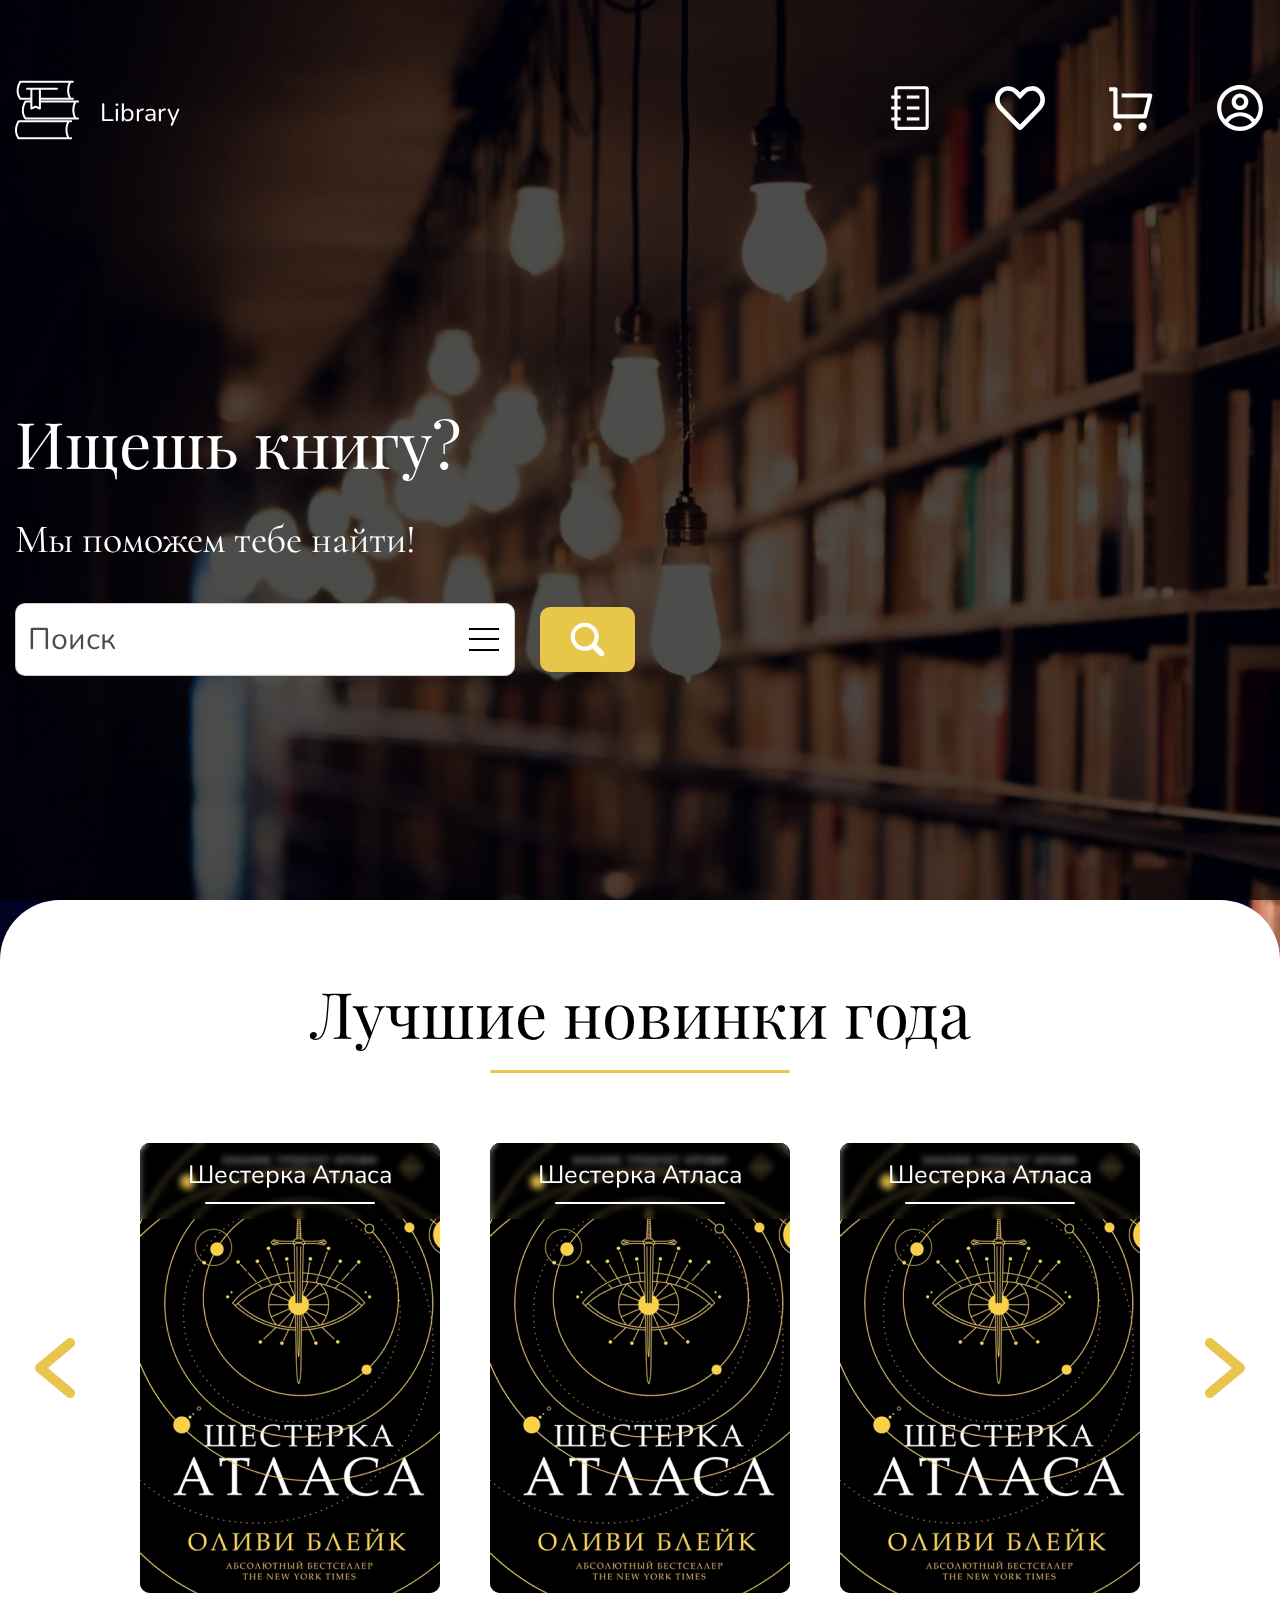
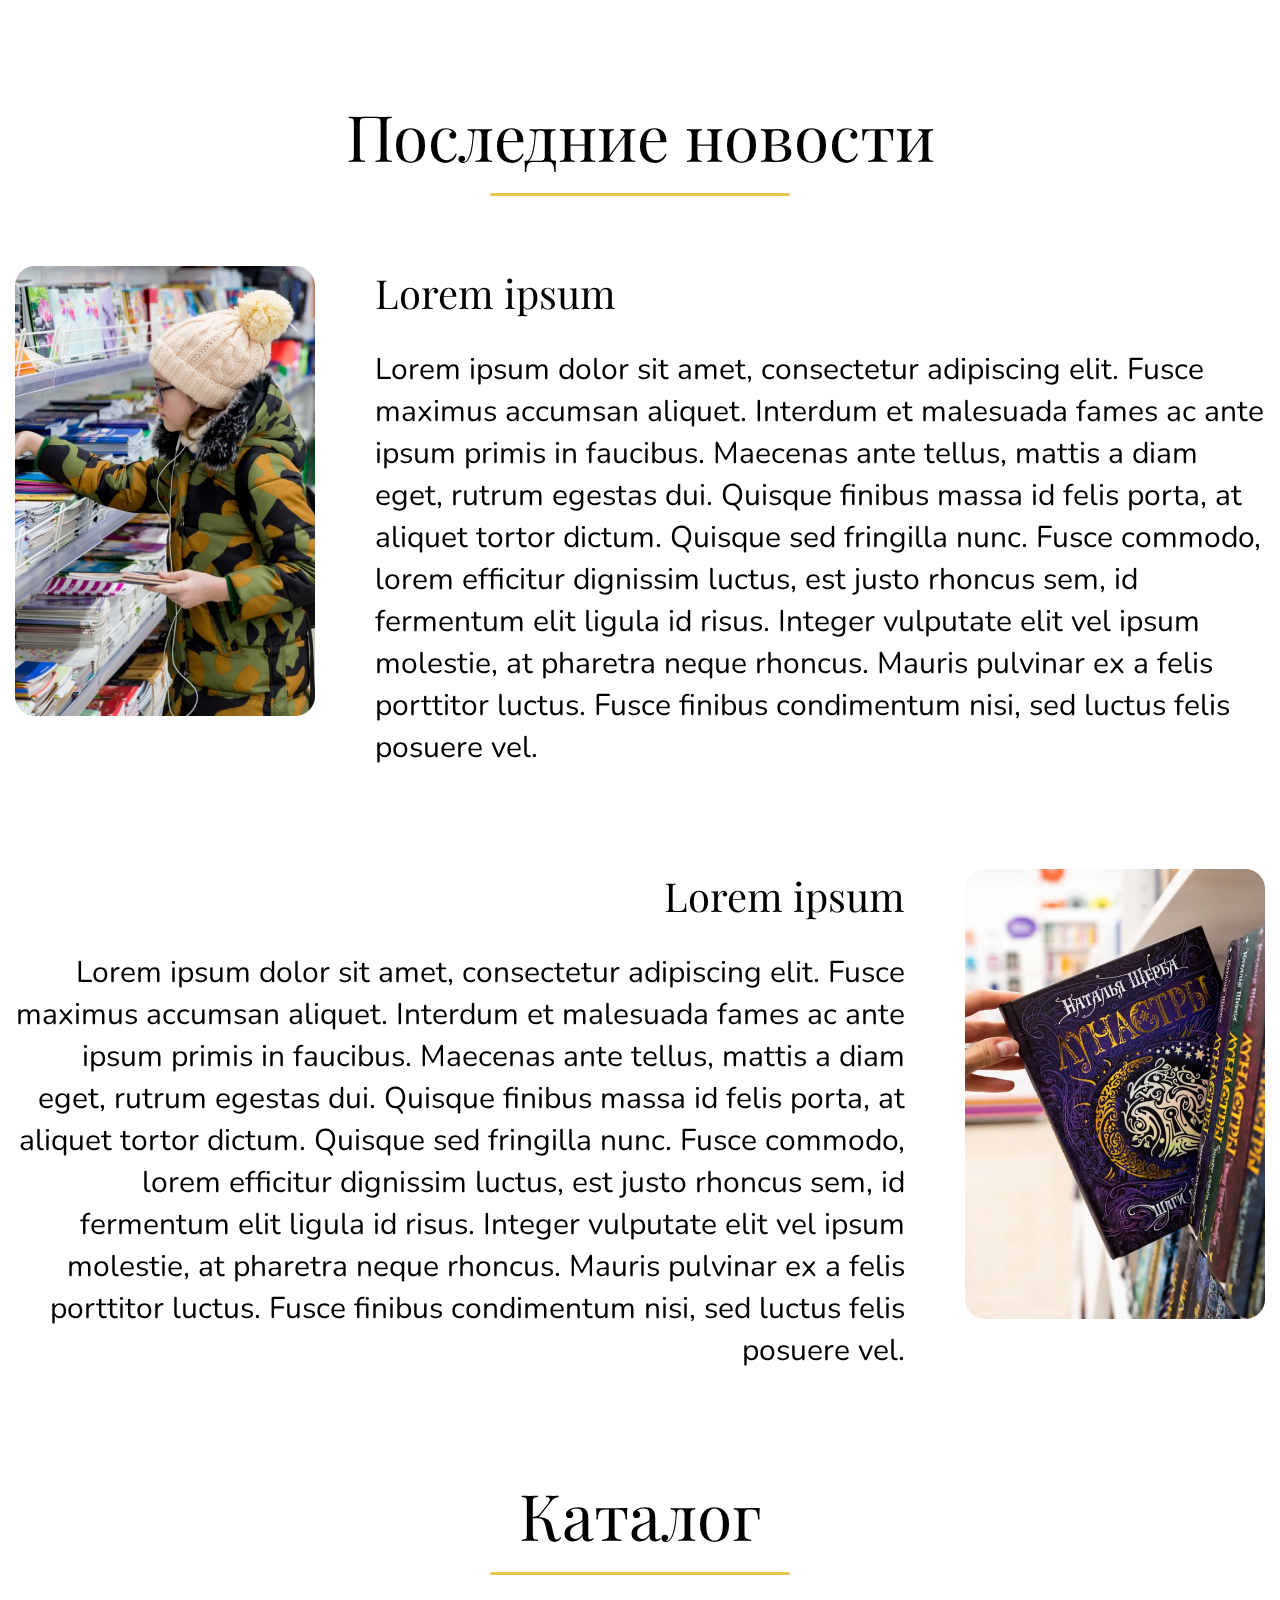
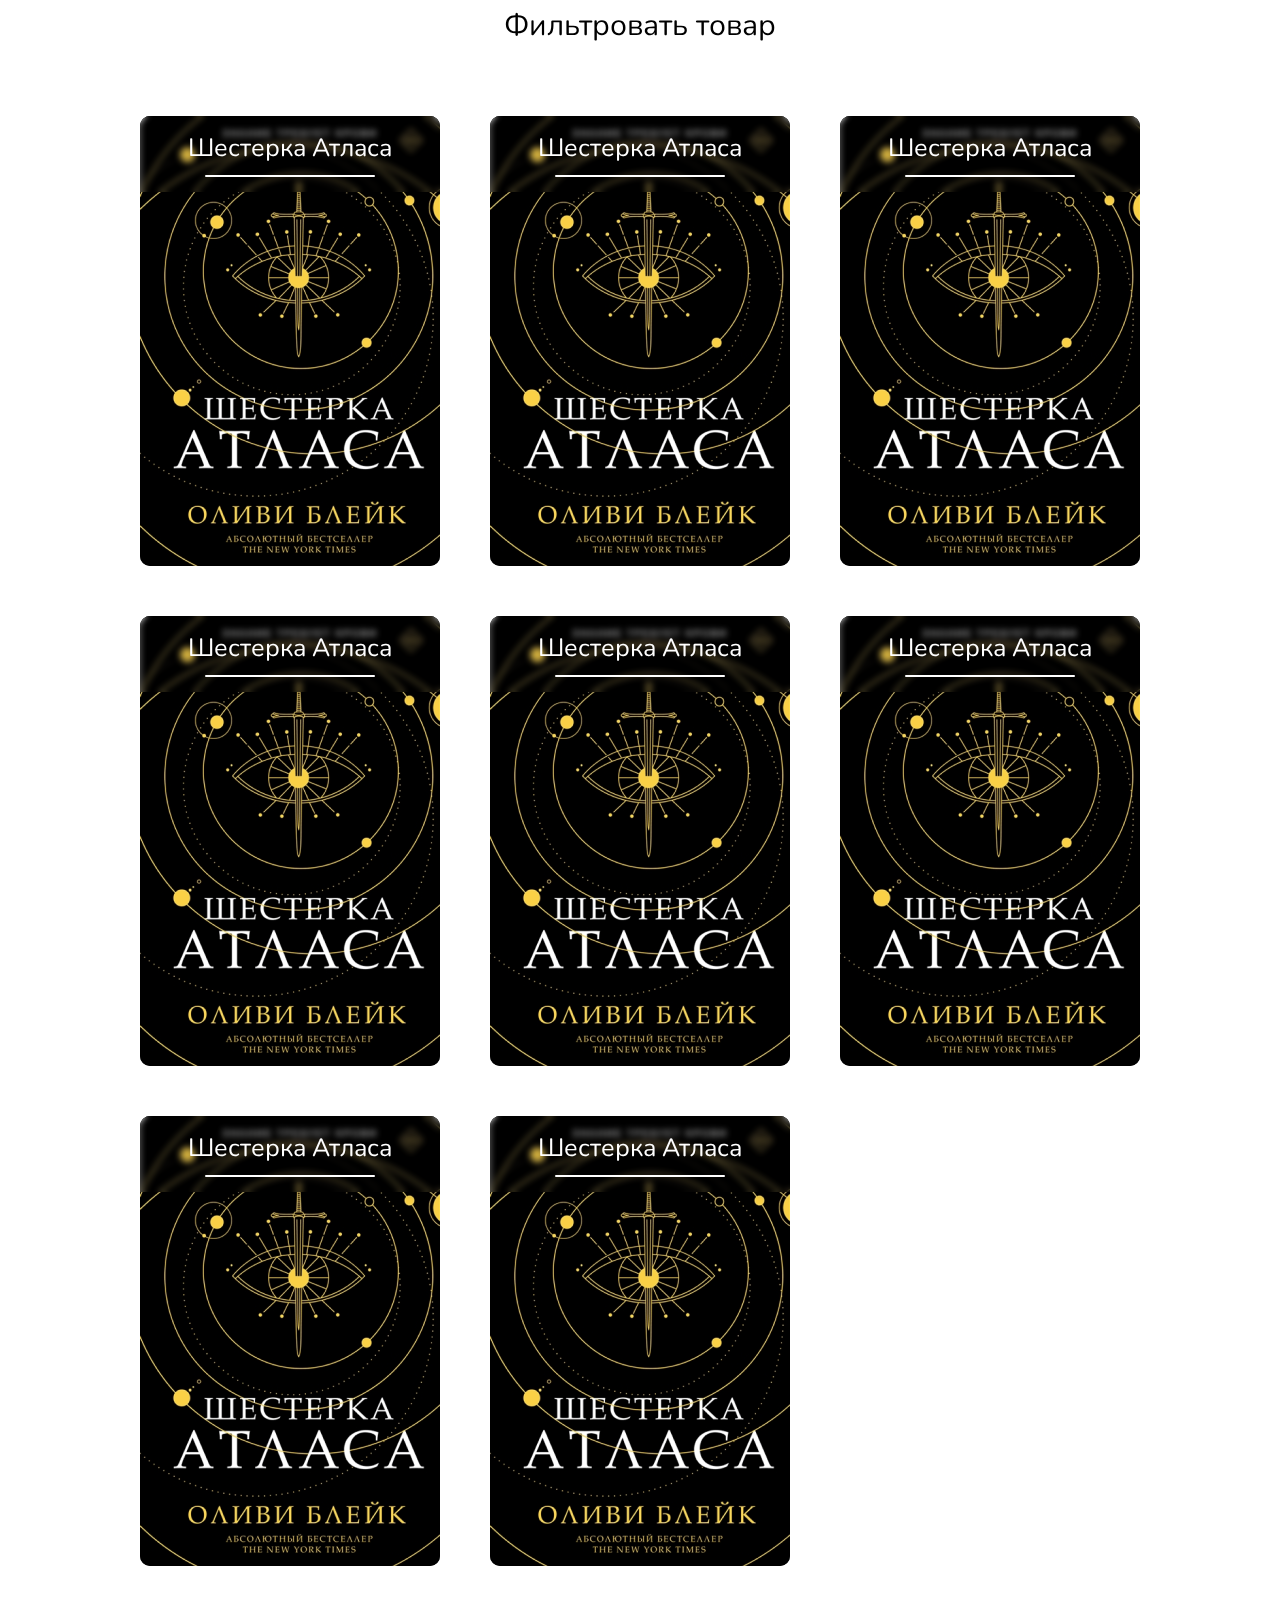
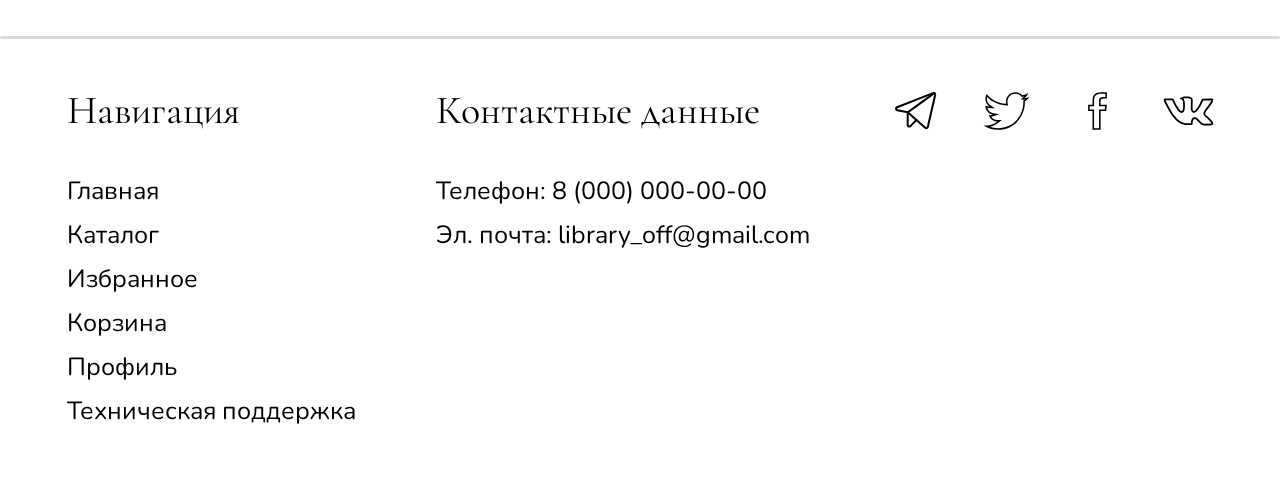
==== commit d6bffc8a: "catalog & favorite pages completed" ====
--- a/index.html
+++ b/index.html
@@ -18,7 +18,7 @@
   <script src="scripts/slider.js" defer></script>
   <script src="scripts/popup.js" defer></script>
   <script src="scripts/form.js" defer></script>
-  <title>Библиотека</title>
+  <title>Библиотека - Главная</title>
 </head>
 <body>
 <div class="wrapper">
@@ -92,7 +92,7 @@
         <nav class="header-nav">
           <ul class="header-nav-list">
             <li class="header-nav-list-item">
-              <a href="index.html" class="header-nav-list-item-link" title="Корзина">
+              <a href="catalog.html" class="header-nav-list-item-link" title="Каталог">
                 <svg width="50" height="50" viewBox="0 0 50 50" fill="none" xmlns="http://www.w3.org/2000/svg">
                   <g clip-path="url(#clip0_53_85)">
                     <path
@@ -109,10 +109,10 @@
                   </defs>
                 </svg>
               </a>
-              <div class="header-nav-list-item-title">Корзина</div>
+              <div class="header-nav-list-item-title">Каталог</div>
             </li>
             <li class="header-nav-list-item">
-              <a href="index.html" class="header-nav-list-item-link" title="Избранное">
+              <a href="favorite.html" class="header-nav-list-item-link" title="Избранное">
                 <svg width="50" height="50" viewBox="0 0 50 50" fill="none" xmlns="http://www.w3.org/2000/svg">
                   <g clip-path="url(#clip0_54_91)">
                     <path
@@ -147,7 +147,7 @@
               <div class="header-nav-list-item-title">Корзина</div>
             </li>
             <li class="header-nav-list-item">
-              <a href="index.html" class="header-nav-list-item-link" title="Профиль">
+              <a href="profile.html" class="header-nav-list-item-link" title="Профиль">
                 <svg width="50" height="50" viewBox="0 0 50 50" fill="none" xmlns="http://www.w3.org/2000/svg">
                   <path fill-rule="evenodd" clip-rule="evenodd"
                         d="M33.3333 18.75C33.3333 23.3523 29.6023 27.0833 25 27.0833C20.3976 27.0833 16.6666 23.3523 16.6666 18.75C16.6666 14.1476 20.3976 10.4167 25 10.4167C29.6023 10.4167 33.3333 14.1476 33.3333 18.75ZM29.1666 18.75C29.1666 21.0512 27.3012 22.9167 25 22.9167C22.6987 22.9167 20.8333 21.0512 20.8333 18.75C20.8333 16.4488 22.6987 14.5833 25 14.5833C27.3012 14.5833 29.1666 16.4488 29.1666 18.75Z"
@@ -1610,19 +1610,19 @@
                 <a href="index.html" title="Главная">Главная</a>
               </li>
               <li class="footer-nav-menu-list-item">
-                <a href="index.html" title="Каталог">Каталог</a>
+                <a href="catalog.html" title="Каталог">Каталог</a>
               </li>
               <li class="footer-nav-menu-list-item">
-                <a href="index.html" title="Избранное">Избранное</a>
+                <a href="favorite.html" title="Избранное">Избранное</a>
               </li>
               <li class="footer-nav-menu-list-item">
                 <a href="index.html" title="Корзина">Корзина</a>
               </li>
               <li class="footer-nav-menu-list-item">
-                <a href="index.html" title="Профиль">Профиль</a>
+                <a href="profile.html" title="Профиль">Профиль</a>
               </li>
               <li class="footer-nav-menu-list-item">
-                <a href="index.html" title="Техническая поддержка">Техническая поддержка</a>
+                <a href="support.html" title="Техническая поддержка">Техническая поддержка</a>
               </li>
             </ul>
           </div>
@@ -1635,7 +1635,7 @@
               </li>
               <li class="footer-nav-menu-list-item">
                 <span>Эл. почта:</span>
-                <a href="mailto:library_off@gmail.com" title="Каталог">library_off@gmail.com</a>
+                <a href="mailto:library_off@gmail.com" title="library_off@gmail.com">library_off@gmail.com</a>
               </li>
             </ul>
           </div>
--- a/styles/global.css
+++ b/styles/global.css
@@ -69,19 +69,26 @@
 }
 
 .page-content {
-  /*margin-top: 330px;*/
-  /*margin-top: 100vh;*/
-
-  display: flex;
-  flex-direction: column;
-
-  /*min-height: 100vh;*/
+  display: flex;
+  flex-direction: column;
 
   background-color: hsl(var(--white-color-hsl));
+
+  border-radius: 60px 60px 0 0;
+}
+
+.page-content._margin-top {
+  margin-top: 330px;
 }
 
 .page-content__wrapper {
+
+
   padding: 70px 0;
+}
+
+._translate-top .page-content__wrapper {
+  margin-top: -150px;
 }
 
 ._container {
--- a/styles/pages/home.css
+++ b/styles/pages/home.css
@@ -222,6 +222,10 @@
   text-align: right;
 }
 
+.catalog__title {
+  margin-bottom: 20px;
+}
+
 .catalog-filters-button {
   margin-bottom: 60px;
   font-size: var(--primary-text-font-size);
@@ -233,10 +237,7 @@
 
 .catalog-filters-form-controls button[type=reset] {
   color: hsla(var(--black-color-hsl), .3);
-
-}
-
-
+}
 
 @media screen and (min-width: 992px) {
   .intro-search-recommendation-item button:hover {
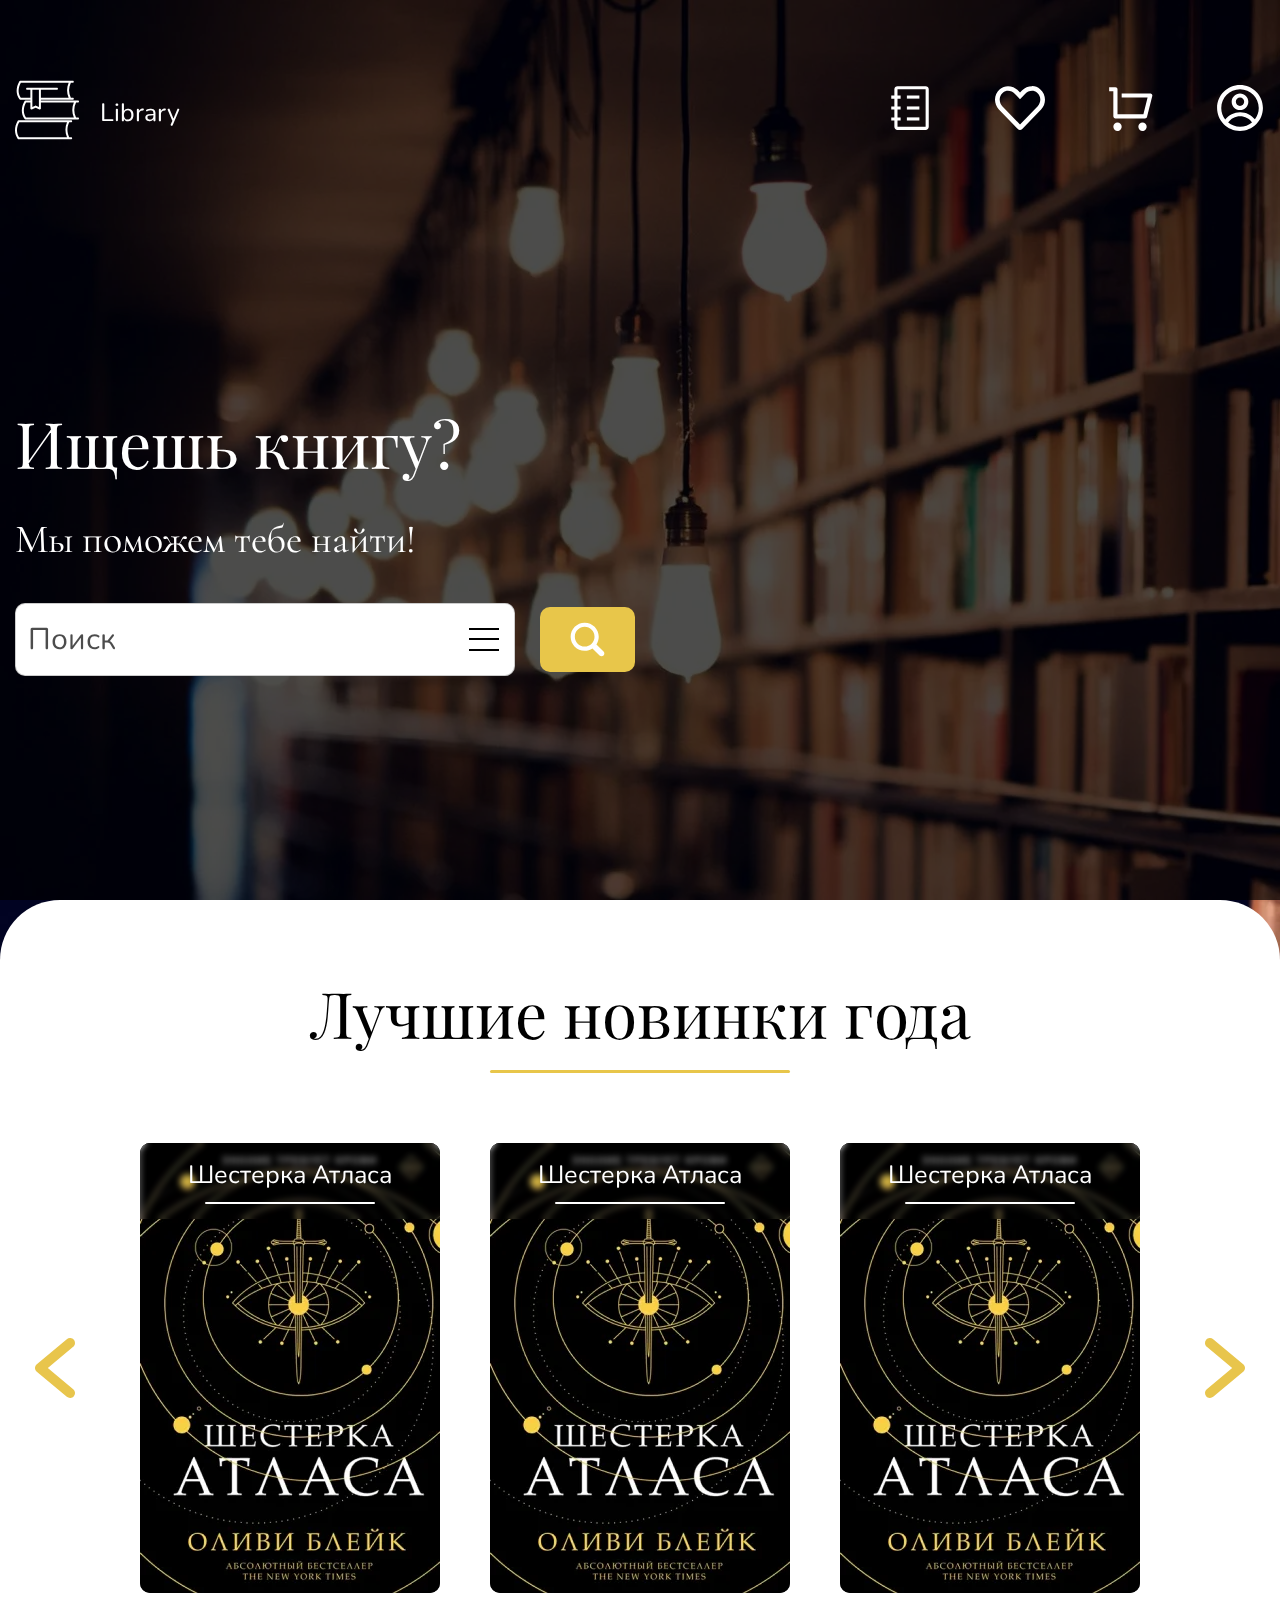
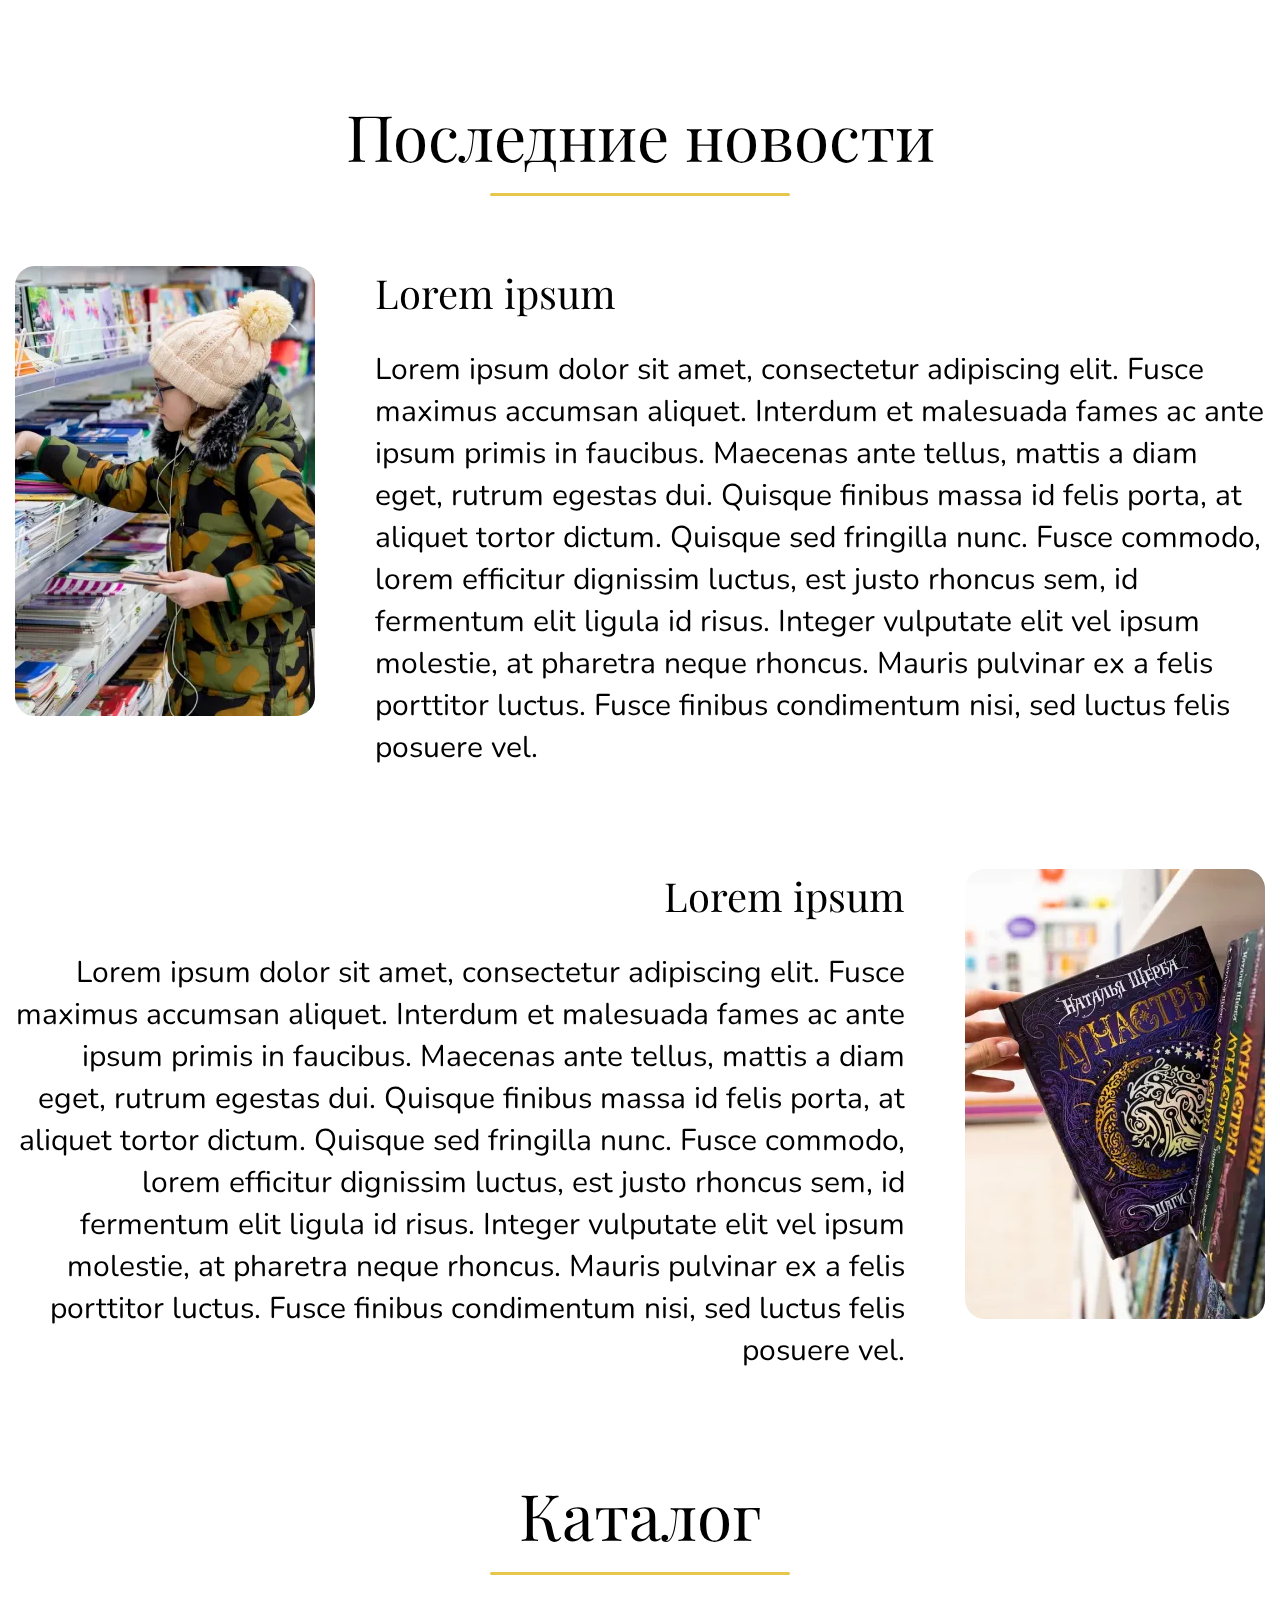
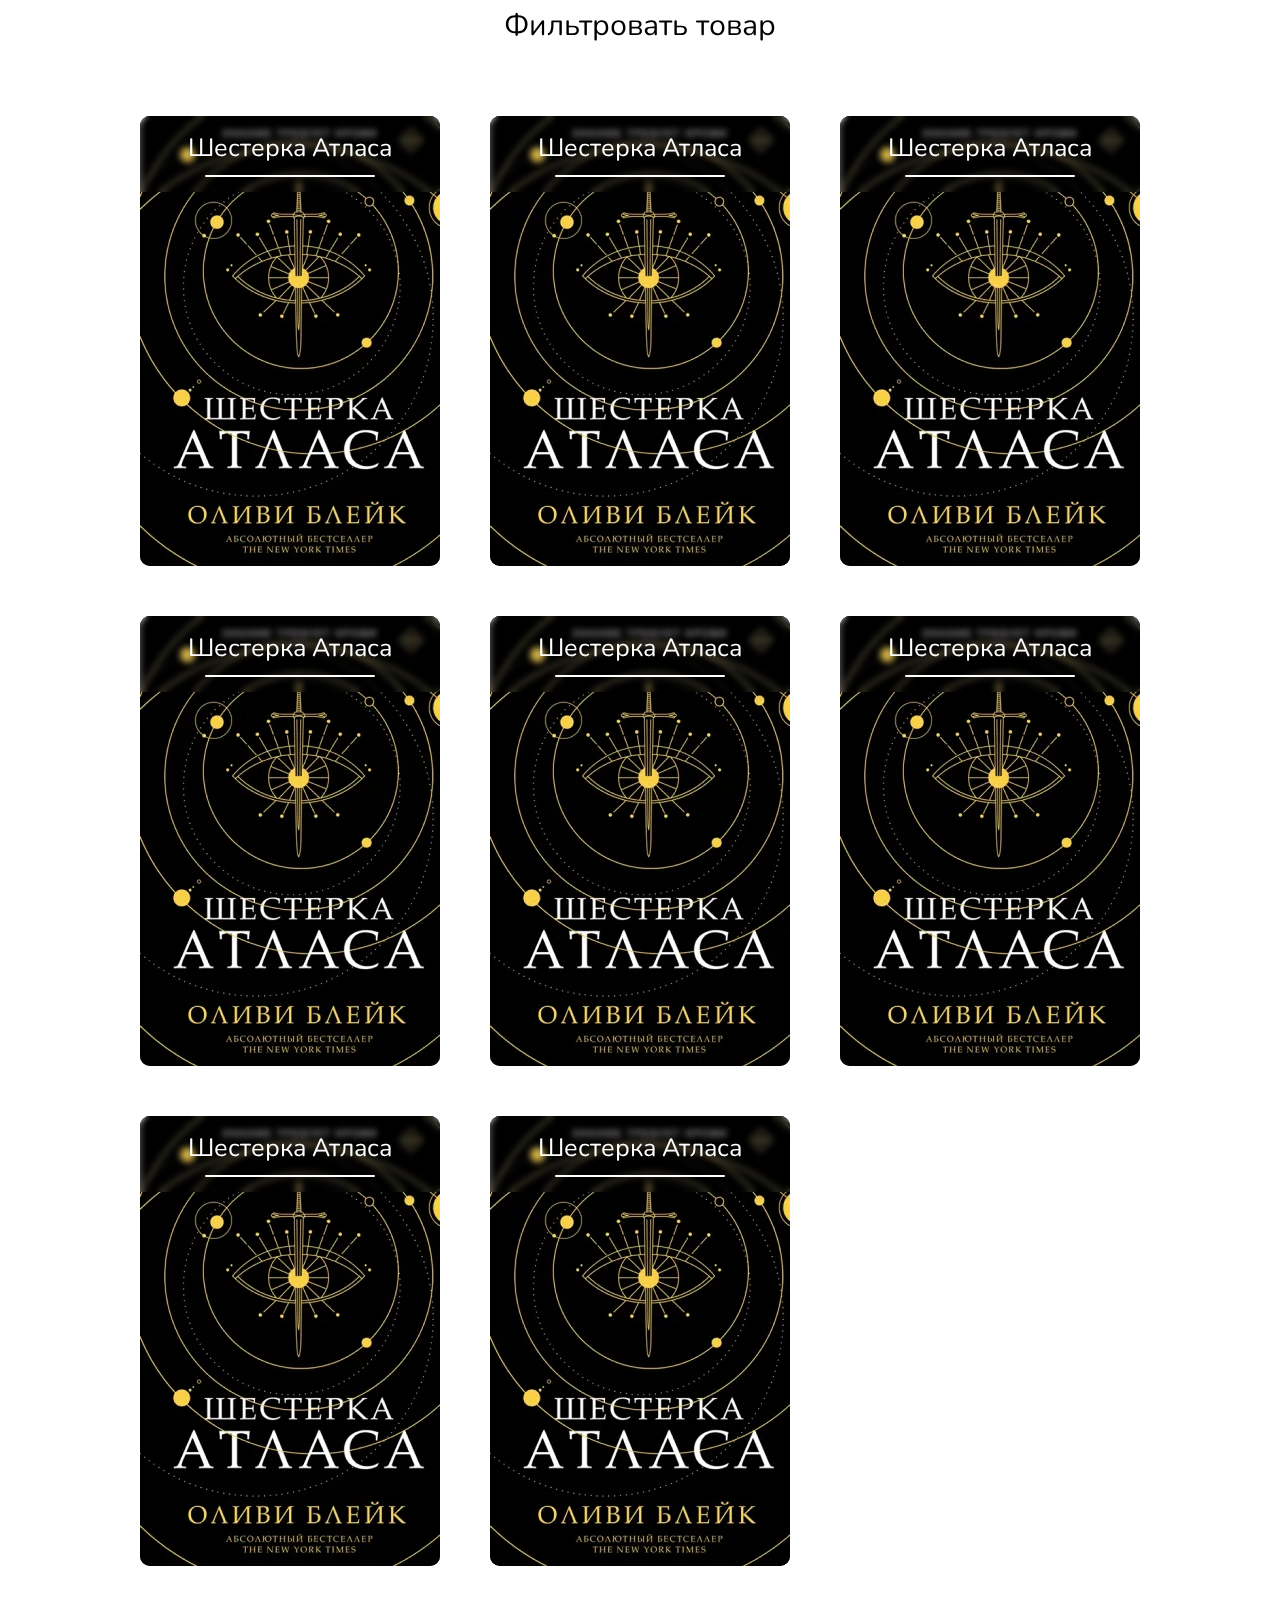
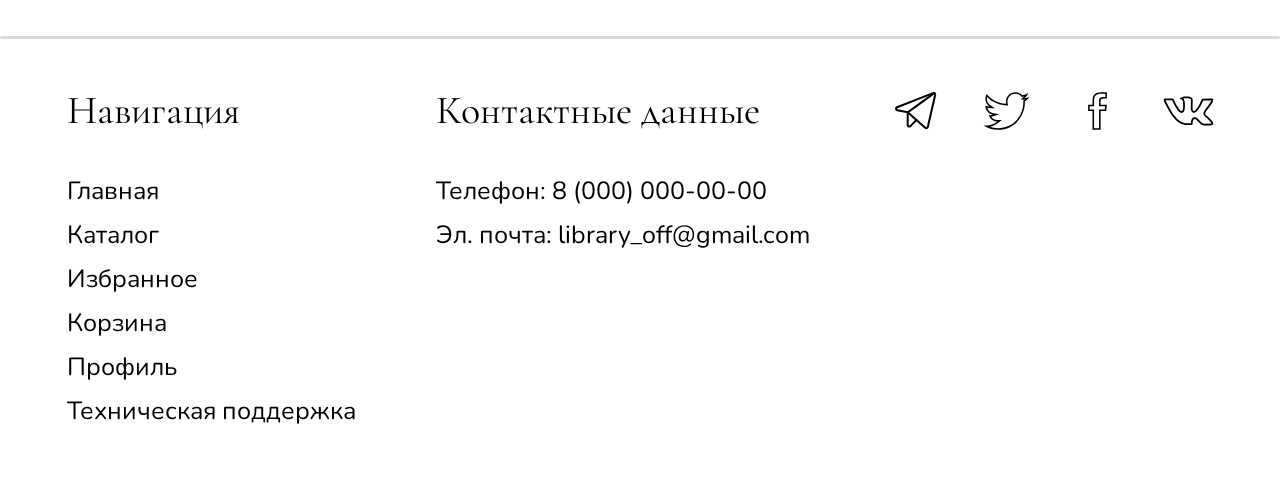
==== commit 344a557f: "done" ====
--- a/index.html
+++ b/index.html
@@ -10,14 +10,14 @@
   <link
     href="https://fonts.googleapis.com/css2?family=Cormorant+Garamond&family=Nunito&family=Playfair+Display&display=swap"
     rel="stylesheet">
-  <link rel="stylesheet" href="styles/global.css">
-  <link rel="stylesheet" href="styles/pages/home.css">
-  <script src="scripts/input-element.js" defer></script>
-  <script src="scripts/input-recommendation.js" defer></script>
-  <script src="scripts/drop-down.js" defer></script>
-  <script src="scripts/slider.js" defer></script>
-  <script src="scripts/popup.js" defer></script>
-  <script src="scripts/form.js" defer></script>
+  <link rel="stylesheet" href="styles/global.min.css">
+  <link rel="stylesheet" href="styles/pages/home.min.css">
+  <script src="scripts/input-element.min.js" defer></script>
+  <script src="scripts/input-recommendation.min.js" defer></script>
+  <script src="scripts/drop-down.min.js" defer></script>
+  <script src="scripts/slider.min.js" defer></script>
+  <script src="scripts/popup.min.js" defer></script>
+  <script src="scripts/form.min.js" defer></script>
   <title>Библиотека - Главная</title>
 </head>
 <body>
@@ -129,7 +129,7 @@
               <div class="header-nav-list-item-title">Избранное</div>
             </li>
             <li class="header-nav-list-item">
-              <a href="index.html" class="header-nav-list-item-link" title="Корзина">
+              <a href="cart.html" class="header-nav-list-item-link" title="Корзина">
                 <svg width="50" height="50" viewBox="0 0 50 50" fill="none" xmlns="http://www.w3.org/2000/svg">
                   <g clip-path="url(#clip0_53_81)">
                     <path
@@ -268,7 +268,10 @@
                   <li class="top-year-product-slider-container-track-item">
                     <div class="product-item" tabindex="0">
                       <div class="product-item-img">
-                        <img src="assets/img/product1.png" alt="Картинка продукта">
+                        <picture>
+                          <source srcset="assets/img/product1.webp" type="image/webp">
+                          <img src="assets/img/product1.png" alt="Фоновое изображение">
+                        </picture>
                       </div>
                       <div class="product-item-head">Шестерка Атласа</div>
                       <div class="product-item-overlay">
@@ -316,9 +319,9 @@
                               </svg>
                             </button>
                           </div>
-                          <button type="button" class="_white-button" title="Подробнее">
+                          <a href="product.html" class="_white-button" title="Подробнее">
                             Подробнее
-                          </button>
+                          </a>
                         </div>
                       </div>
                     </div>
@@ -326,7 +329,10 @@
                   <li class="top-year-product-slider-container-track-item">
                     <div class="product-item" tabindex="0">
                       <div class="product-item-img">
-                        <img src="assets/img/product1.png" alt="Картинка продукта">
+                        <picture>
+                          <source srcset="assets/img/product1.webp" type="image/webp">
+                          <img src="assets/img/product1.png" alt="Фоновое изображение">
+                        </picture>
                       </div>
                       <div class="product-item-head">Шестерка Атласа</div>
                       <div class="product-item-overlay">
@@ -374,9 +380,9 @@
                               </svg>
                             </button>
                           </div>
-                          <button type="button" class="_white-button" title="Подробнее">
+                          <a href="product.html" class="_white-button" title="Подробнее">
                             Подробнее
-                          </button>
+                          </a>
                         </div>
                       </div>
                     </div>
@@ -384,7 +390,10 @@
                   <li class="top-year-product-slider-container-track-item">
                     <div class="product-item" tabindex="0">
                       <div class="product-item-img">
-                        <img src="assets/img/product1.png" alt="Картинка продукта">
+                        <picture>
+                          <source srcset="assets/img/product1.webp" type="image/webp">
+                          <img src="assets/img/product1.png" alt="Фоновое изображение">
+                        </picture>
                       </div>
                       <div class="product-item-head">Шестерка Атласа</div>
                       <div class="product-item-overlay">
@@ -432,9 +441,9 @@
                               </svg>
                             </button>
                           </div>
-                          <button type="button" class="_white-button" title="Подробнее">
+                          <a href="product.html" class="_white-button" title="Подробнее">
                             Подробнее
-                          </button>
+                          </a>
                         </div>
                       </div>
                     </div>
@@ -442,7 +451,10 @@
                   <li class="top-year-product-slider-container-track-item">
                     <div class="product-item" tabindex="0">
                       <div class="product-item-img">
-                        <img src="assets/img/product1.png" alt="Картинка продукта">
+                        <picture>
+                          <source srcset="assets/img/product1.webp" type="image/webp">
+                          <img src="assets/img/product1.png" alt="Фоновое изображение">
+                        </picture>
                       </div>
                       <div class="product-item-head">Шестерка Атласа</div>
                       <div class="product-item-overlay">
@@ -490,9 +502,9 @@
                               </svg>
                             </button>
                           </div>
-                          <button type="button" class="_white-button" title="Подробнее">
+                          <a href="product.html" class="_white-button" title="Подробнее">
                             Подробнее
-                          </button>
+                          </a>
                         </div>
                       </div>
                     </div>
@@ -500,7 +512,10 @@
                   <li class="top-year-product-slider-container-track-item">
                     <div class="product-item" tabindex="0">
                       <div class="product-item-img">
-                        <img src="assets/img/product1.png" alt="Картинка продукта">
+                        <picture>
+                          <source srcset="assets/img/product1.webp" type="image/webp">
+                          <img src="assets/img/product1.png" alt="Фоновое изображение">
+                        </picture>
                       </div>
                       <div class="product-item-head">Шестерка Атласа</div>
                       <div class="product-item-overlay">
@@ -548,9 +563,9 @@
                               </svg>
                             </button>
                           </div>
-                          <button type="button" class="_white-button" title="Подробнее">
+                          <a href="product.html" class="_white-button" title="Подробнее">
                             Подробнее
-                          </button>
+                          </a>
                         </div>
                       </div>
                     </div>
@@ -558,7 +573,10 @@
                   <li class="top-year-product-slider-container-track-item">
                     <div class="product-item" tabindex="0">
                       <div class="product-item-img">
-                        <img src="assets/img/product1.png" alt="Картинка продукта">
+                        <picture>
+                          <source srcset="assets/img/product1.webp" type="image/webp">
+                          <img src="assets/img/product1.png" alt="Фоновое изображение">
+                        </picture>
                       </div>
                       <div class="product-item-head">Шестерка Атласа</div>
                       <div class="product-item-overlay">
@@ -606,473 +624,9 @@
                               </svg>
                             </button>
                           </div>
-                          <button type="button" class="_white-button" title="Подробнее">
+                          <a href="product.html" class="_white-button" title="Подробнее">
                             Подробнее
-                          </button>
-                        </div>
-                      </div>
-                    </div>
-                  </li>
-                  <li class="top-year-product-slider-container-track-item">
-                    <div class="product-item" tabindex="0">
-                      <div class="product-item-img">
-                        <img src="assets/img/product1.png" alt="Картинка продукта">
-                      </div>
-                      <div class="product-item-head">Шестерка Атласа</div>
-                      <div class="product-item-overlay">
-                        <div class="product-item-overlay-head">Шестерка Атласа</div>
-                        <div class="product-item-overlay-text">
-                          <p>
-                            Раз в десять лет только шесть самых талантливых магов могут заслужить место в самом
-                            известном тайном обществе — Александрийском. Раз в десять лет только шесть самых талантливых
-                            магов могут заслужить место в самом
-                            известном тайном обществе — Александрийском.
-                          </p>
-                        </div>
-                        <div class="product-item-overlay-controls">
-                          <div class="product-item-overlay-controls-button">
-                            <button type="button" title="Добавить в избранное">
-                              <svg width="50" height="50" viewBox="0 0 50 50" fill="none"
-                                   xmlns="http://www.w3.org/2000/svg">
-                                <g clip-path="url(#clip0_54_91)">
-                                  <path
-                                    d="M45.127 6.13868C42.8516 4.09375 39.9317 3.03711 36.9824 3.125C33.3213 3.125 29.626 4.62891 26.9238 7.41993L25 9.39942L23.0762 7.41993C20.3711 4.62891 16.6797 3.125 13.0176 3.125C10.0684 3.125 7.15139 4.09473 4.78908 6.13868C-1.27928 11.3916 -1.58299 20.7578 3.88771 26.4121L22.7549 45.9141C23.3789 46.5527 24.1797 46.875 24.9903 46.875C25.8039 46.875 26.6201 46.556 27.2373 45.9176L46.0947 26.4156C51.5821 20.752 51.2793 11.3867 45.127 6.13868ZM42.7344 23.1543L25 41.4941L7.25978 23.1543C4.11135 19.9023 3.36525 13.4863 7.85744 9.68262C11.7539 6.30958 17.0947 7.97364 19.7129 10.6758L25.0029 16.1367L30.292 10.6758C32.8721 8.0127 38.2276 6.292 42.1475 9.68262C46.5918 13.5352 45.9473 19.834 42.7344 23.1543Z"
-                                    fill="white"/>
-                                </g>
-                                <defs>
-                                  <clipPath id="clip0_54_91">
-                                    <rect width="50" height="50" fill="white"/>
-                                  </clipPath>
-                                </defs>
-                              </svg>
-                            </button>
-                          </div>
-                          <div class="product-item-overlay-controls-button">
-                            <button type="button" title="Добавить в корзину">
-                              <svg width="50" height="50" viewBox="0 0 50 50" fill="none"
-                                   xmlns="http://www.w3.org/2000/svg">
-                                <g clip-path="url(#clip0_53_81)">
-                                  <path
-                                    d="M8.33329 33.3333V8.33332H4.16663V4.16666H10.4166C10.9692 4.16666 11.4991 4.38615 11.8898 4.77685C12.2805 5.16755 12.5 5.69746 12.5 6.24999V31.25H38.4125L42.5791 14.5833H16.6666V10.4167H45.25C45.5666 10.4167 45.8792 10.4889 46.1637 10.6278C46.4483 10.7667 46.6975 10.9686 46.8923 11.2183C47.0872 11.468 47.2225 11.7587 47.2881 12.0686C47.3537 12.3784 47.3478 12.6991 47.2708 13.0062L42.0625 33.8396C41.9496 34.2901 41.6894 34.69 41.3233 34.9757C40.9572 35.2614 40.5061 35.4166 40.0416 35.4167H10.4166C9.86409 35.4167 9.33419 35.1972 8.94349 34.8065C8.55279 34.4158 8.33329 33.8859 8.33329 33.3333ZM12.5 47.9167C11.3949 47.9167 10.3351 47.4777 9.55368 46.6963C8.77228 45.9149 8.33329 44.8551 8.33329 43.75C8.33329 42.6449 8.77228 41.5851 9.55368 40.8037C10.3351 40.0223 11.3949 39.5833 12.5 39.5833C13.605 39.5833 14.6648 40.0223 15.4462 40.8037C16.2276 41.5851 16.6666 42.6449 16.6666 43.75C16.6666 44.8551 16.2276 45.9149 15.4462 46.6963C14.6648 47.4777 13.605 47.9167 12.5 47.9167ZM37.5 47.9167C36.3949 47.9167 35.3351 47.4777 34.5537 46.6963C33.7723 45.9149 33.3333 44.8551 33.3333 43.75C33.3333 42.6449 33.7723 41.5851 34.5537 40.8037C35.3351 40.0223 36.3949 39.5833 37.5 39.5833C38.605 39.5833 39.6648 40.0223 40.4462 40.8037C41.2276 41.5851 41.6666 42.6449 41.6666 43.75C41.6666 44.8551 41.2276 45.9149 40.4462 46.6963C39.6648 47.4777 38.605 47.9167 37.5 47.9167Z"
-                                    fill="white"/>
-                                </g>
-                                <defs>
-                                  <clipPath id="clip0_53_81">
-                                    <rect width="50" height="50" fill="white"/>
-                                  </clipPath>
-                                </defs>
-                              </svg>
-                            </button>
-                          </div>
-                          <button type="button" class="_white-button" title="Подробнее">
-                            Подробнее
-                          </button>
-                        </div>
-                      </div>
-                    </div>
-                  </li>
-                  <li class="top-year-product-slider-container-track-item">
-                    <div class="product-item" tabindex="0">
-                      <div class="product-item-img">
-                        <img src="assets/img/product1.png" alt="Картинка продукта">
-                      </div>
-                      <div class="product-item-head">Шестерка Атласа</div>
-                      <div class="product-item-overlay">
-                        <div class="product-item-overlay-head">Шестерка Атласа</div>
-                        <div class="product-item-overlay-text">
-                          <p>
-                            Раз в десять лет только шесть самых талантливых магов могут заслужить место в самом
-                            известном тайном обществе — Александрийском. Раз в десять лет только шесть самых талантливых
-                            магов могут заслужить место в самом
-                            известном тайном обществе — Александрийском.
-                          </p>
-                        </div>
-                        <div class="product-item-overlay-controls">
-                          <div class="product-item-overlay-controls-button">
-                            <button type="button" title="Добавить в избранное">
-                              <svg width="50" height="50" viewBox="0 0 50 50" fill="none"
-                                   xmlns="http://www.w3.org/2000/svg">
-                                <g clip-path="url(#clip0_54_91)">
-                                  <path
-                                    d="M45.127 6.13868C42.8516 4.09375 39.9317 3.03711 36.9824 3.125C33.3213 3.125 29.626 4.62891 26.9238 7.41993L25 9.39942L23.0762 7.41993C20.3711 4.62891 16.6797 3.125 13.0176 3.125C10.0684 3.125 7.15139 4.09473 4.78908 6.13868C-1.27928 11.3916 -1.58299 20.7578 3.88771 26.4121L22.7549 45.9141C23.3789 46.5527 24.1797 46.875 24.9903 46.875C25.8039 46.875 26.6201 46.556 27.2373 45.9176L46.0947 26.4156C51.5821 20.752 51.2793 11.3867 45.127 6.13868ZM42.7344 23.1543L25 41.4941L7.25978 23.1543C4.11135 19.9023 3.36525 13.4863 7.85744 9.68262C11.7539 6.30958 17.0947 7.97364 19.7129 10.6758L25.0029 16.1367L30.292 10.6758C32.8721 8.0127 38.2276 6.292 42.1475 9.68262C46.5918 13.5352 45.9473 19.834 42.7344 23.1543Z"
-                                    fill="white"/>
-                                </g>
-                                <defs>
-                                  <clipPath id="clip0_54_91">
-                                    <rect width="50" height="50" fill="white"/>
-                                  </clipPath>
-                                </defs>
-                              </svg>
-                            </button>
-                          </div>
-                          <div class="product-item-overlay-controls-button">
-                            <button type="button" title="Добавить в корзину">
-                              <svg width="50" height="50" viewBox="0 0 50 50" fill="none"
-                                   xmlns="http://www.w3.org/2000/svg">
-                                <g clip-path="url(#clip0_53_81)">
-                                  <path
-                                    d="M8.33329 33.3333V8.33332H4.16663V4.16666H10.4166C10.9692 4.16666 11.4991 4.38615 11.8898 4.77685C12.2805 5.16755 12.5 5.69746 12.5 6.24999V31.25H38.4125L42.5791 14.5833H16.6666V10.4167H45.25C45.5666 10.4167 45.8792 10.4889 46.1637 10.6278C46.4483 10.7667 46.6975 10.9686 46.8923 11.2183C47.0872 11.468 47.2225 11.7587 47.2881 12.0686C47.3537 12.3784 47.3478 12.6991 47.2708 13.0062L42.0625 33.8396C41.9496 34.2901 41.6894 34.69 41.3233 34.9757C40.9572 35.2614 40.5061 35.4166 40.0416 35.4167H10.4166C9.86409 35.4167 9.33419 35.1972 8.94349 34.8065C8.55279 34.4158 8.33329 33.8859 8.33329 33.3333ZM12.5 47.9167C11.3949 47.9167 10.3351 47.4777 9.55368 46.6963C8.77228 45.9149 8.33329 44.8551 8.33329 43.75C8.33329 42.6449 8.77228 41.5851 9.55368 40.8037C10.3351 40.0223 11.3949 39.5833 12.5 39.5833C13.605 39.5833 14.6648 40.0223 15.4462 40.8037C16.2276 41.5851 16.6666 42.6449 16.6666 43.75C16.6666 44.8551 16.2276 45.9149 15.4462 46.6963C14.6648 47.4777 13.605 47.9167 12.5 47.9167ZM37.5 47.9167C36.3949 47.9167 35.3351 47.4777 34.5537 46.6963C33.7723 45.9149 33.3333 44.8551 33.3333 43.75C33.3333 42.6449 33.7723 41.5851 34.5537 40.8037C35.3351 40.0223 36.3949 39.5833 37.5 39.5833C38.605 39.5833 39.6648 40.0223 40.4462 40.8037C41.2276 41.5851 41.6666 42.6449 41.6666 43.75C41.6666 44.8551 41.2276 45.9149 40.4462 46.6963C39.6648 47.4777 38.605 47.9167 37.5 47.9167Z"
-                                    fill="white"/>
-                                </g>
-                                <defs>
-                                  <clipPath id="clip0_53_81">
-                                    <rect width="50" height="50" fill="white"/>
-                                  </clipPath>
-                                </defs>
-                              </svg>
-                            </button>
-                          </div>
-                          <button type="button" class="_white-button" title="Подробнее">
-                            Подробнее
-                          </button>
-                        </div>
-                      </div>
-                    </div>
-                  </li>
-                  <li class="top-year-product-slider-container-track-item">
-                    <div class="product-item" tabindex="0">
-                      <div class="product-item-img">
-                        <img src="assets/img/product1.png" alt="Картинка продукта">
-                      </div>
-                      <div class="product-item-head">Шестерка Атласа</div>
-                      <div class="product-item-overlay">
-                        <div class="product-item-overlay-head">Шестерка Атласа</div>
-                        <div class="product-item-overlay-text">
-                          <p>
-                            Раз в десять лет только шесть самых талантливых магов могут заслужить место в самом
-                            известном тайном обществе — Александрийском. Раз в десять лет только шесть самых талантливых
-                            магов могут заслужить место в самом
-                            известном тайном обществе — Александрийском.
-                          </p>
-                        </div>
-                        <div class="product-item-overlay-controls">
-                          <div class="product-item-overlay-controls-button">
-                            <button type="button" title="Добавить в избранное">
-                              <svg width="50" height="50" viewBox="0 0 50 50" fill="none"
-                                   xmlns="http://www.w3.org/2000/svg">
-                                <g clip-path="url(#clip0_54_91)">
-                                  <path
-                                    d="M45.127 6.13868C42.8516 4.09375 39.9317 3.03711 36.9824 3.125C33.3213 3.125 29.626 4.62891 26.9238 7.41993L25 9.39942L23.0762 7.41993C20.3711 4.62891 16.6797 3.125 13.0176 3.125C10.0684 3.125 7.15139 4.09473 4.78908 6.13868C-1.27928 11.3916 -1.58299 20.7578 3.88771 26.4121L22.7549 45.9141C23.3789 46.5527 24.1797 46.875 24.9903 46.875C25.8039 46.875 26.6201 46.556 27.2373 45.9176L46.0947 26.4156C51.5821 20.752 51.2793 11.3867 45.127 6.13868ZM42.7344 23.1543L25 41.4941L7.25978 23.1543C4.11135 19.9023 3.36525 13.4863 7.85744 9.68262C11.7539 6.30958 17.0947 7.97364 19.7129 10.6758L25.0029 16.1367L30.292 10.6758C32.8721 8.0127 38.2276 6.292 42.1475 9.68262C46.5918 13.5352 45.9473 19.834 42.7344 23.1543Z"
-                                    fill="white"/>
-                                </g>
-                                <defs>
-                                  <clipPath id="clip0_54_91">
-                                    <rect width="50" height="50" fill="white"/>
-                                  </clipPath>
-                                </defs>
-                              </svg>
-                            </button>
-                          </div>
-                          <div class="product-item-overlay-controls-button">
-                            <button type="button" title="Добавить в корзину">
-                              <svg width="50" height="50" viewBox="0 0 50 50" fill="none"
-                                   xmlns="http://www.w3.org/2000/svg">
-                                <g clip-path="url(#clip0_53_81)">
-                                  <path
-                                    d="M8.33329 33.3333V8.33332H4.16663V4.16666H10.4166C10.9692 4.16666 11.4991 4.38615 11.8898 4.77685C12.2805 5.16755 12.5 5.69746 12.5 6.24999V31.25H38.4125L42.5791 14.5833H16.6666V10.4167H45.25C45.5666 10.4167 45.8792 10.4889 46.1637 10.6278C46.4483 10.7667 46.6975 10.9686 46.8923 11.2183C47.0872 11.468 47.2225 11.7587 47.2881 12.0686C47.3537 12.3784 47.3478 12.6991 47.2708 13.0062L42.0625 33.8396C41.9496 34.2901 41.6894 34.69 41.3233 34.9757C40.9572 35.2614 40.5061 35.4166 40.0416 35.4167H10.4166C9.86409 35.4167 9.33419 35.1972 8.94349 34.8065C8.55279 34.4158 8.33329 33.8859 8.33329 33.3333ZM12.5 47.9167C11.3949 47.9167 10.3351 47.4777 9.55368 46.6963C8.77228 45.9149 8.33329 44.8551 8.33329 43.75C8.33329 42.6449 8.77228 41.5851 9.55368 40.8037C10.3351 40.0223 11.3949 39.5833 12.5 39.5833C13.605 39.5833 14.6648 40.0223 15.4462 40.8037C16.2276 41.5851 16.6666 42.6449 16.6666 43.75C16.6666 44.8551 16.2276 45.9149 15.4462 46.6963C14.6648 47.4777 13.605 47.9167 12.5 47.9167ZM37.5 47.9167C36.3949 47.9167 35.3351 47.4777 34.5537 46.6963C33.7723 45.9149 33.3333 44.8551 33.3333 43.75C33.3333 42.6449 33.7723 41.5851 34.5537 40.8037C35.3351 40.0223 36.3949 39.5833 37.5 39.5833C38.605 39.5833 39.6648 40.0223 40.4462 40.8037C41.2276 41.5851 41.6666 42.6449 41.6666 43.75C41.6666 44.8551 41.2276 45.9149 40.4462 46.6963C39.6648 47.4777 38.605 47.9167 37.5 47.9167Z"
-                                    fill="white"/>
-                                </g>
-                                <defs>
-                                  <clipPath id="clip0_53_81">
-                                    <rect width="50" height="50" fill="white"/>
-                                  </clipPath>
-                                </defs>
-                              </svg>
-                            </button>
-                          </div>
-                          <button type="button" class="_white-button" title="Подробнее">
-                            Подробнее
-                          </button>
-                        </div>
-                      </div>
-                    </div>
-                  </li>
-                  <li class="top-year-product-slider-container-track-item">
-                    <div class="product-item" tabindex="0">
-                      <div class="product-item-img">
-                        <img src="assets/img/product1.png" alt="Картинка продукта">
-                      </div>
-                      <div class="product-item-head">Шестерка Атласа</div>
-                      <div class="product-item-overlay">
-                        <div class="product-item-overlay-head">Шестерка Атласа</div>
-                        <div class="product-item-overlay-text">
-                          <p>
-                            Раз в десять лет только шесть самых талантливых магов могут заслужить место в самом
-                            известном тайном обществе — Александрийском. Раз в десять лет только шесть самых талантливых
-                            магов могут заслужить место в самом
-                            известном тайном обществе — Александрийском.
-                          </p>
-                        </div>
-                        <div class="product-item-overlay-controls">
-                          <div class="product-item-overlay-controls-button">
-                            <button type="button" title="Добавить в избранное">
-                              <svg width="50" height="50" viewBox="0 0 50 50" fill="none"
-                                   xmlns="http://www.w3.org/2000/svg">
-                                <g clip-path="url(#clip0_54_91)">
-                                  <path
-                                    d="M45.127 6.13868C42.8516 4.09375 39.9317 3.03711 36.9824 3.125C33.3213 3.125 29.626 4.62891 26.9238 7.41993L25 9.39942L23.0762 7.41993C20.3711 4.62891 16.6797 3.125 13.0176 3.125C10.0684 3.125 7.15139 4.09473 4.78908 6.13868C-1.27928 11.3916 -1.58299 20.7578 3.88771 26.4121L22.7549 45.9141C23.3789 46.5527 24.1797 46.875 24.9903 46.875C25.8039 46.875 26.6201 46.556 27.2373 45.9176L46.0947 26.4156C51.5821 20.752 51.2793 11.3867 45.127 6.13868ZM42.7344 23.1543L25 41.4941L7.25978 23.1543C4.11135 19.9023 3.36525 13.4863 7.85744 9.68262C11.7539 6.30958 17.0947 7.97364 19.7129 10.6758L25.0029 16.1367L30.292 10.6758C32.8721 8.0127 38.2276 6.292 42.1475 9.68262C46.5918 13.5352 45.9473 19.834 42.7344 23.1543Z"
-                                    fill="white"/>
-                                </g>
-                                <defs>
-                                  <clipPath id="clip0_54_91">
-                                    <rect width="50" height="50" fill="white"/>
-                                  </clipPath>
-                                </defs>
-                              </svg>
-                            </button>
-                          </div>
-                          <div class="product-item-overlay-controls-button">
-                            <button type="button" title="Добавить в корзину">
-                              <svg width="50" height="50" viewBox="0 0 50 50" fill="none"
-                                   xmlns="http://www.w3.org/2000/svg">
-                                <g clip-path="url(#clip0_53_81)">
-                                  <path
-                                    d="M8.33329 33.3333V8.33332H4.16663V4.16666H10.4166C10.9692 4.16666 11.4991 4.38615 11.8898 4.77685C12.2805 5.16755 12.5 5.69746 12.5 6.24999V31.25H38.4125L42.5791 14.5833H16.6666V10.4167H45.25C45.5666 10.4167 45.8792 10.4889 46.1637 10.6278C46.4483 10.7667 46.6975 10.9686 46.8923 11.2183C47.0872 11.468 47.2225 11.7587 47.2881 12.0686C47.3537 12.3784 47.3478 12.6991 47.2708 13.0062L42.0625 33.8396C41.9496 34.2901 41.6894 34.69 41.3233 34.9757C40.9572 35.2614 40.5061 35.4166 40.0416 35.4167H10.4166C9.86409 35.4167 9.33419 35.1972 8.94349 34.8065C8.55279 34.4158 8.33329 33.8859 8.33329 33.3333ZM12.5 47.9167C11.3949 47.9167 10.3351 47.4777 9.55368 46.6963C8.77228 45.9149 8.33329 44.8551 8.33329 43.75C8.33329 42.6449 8.77228 41.5851 9.55368 40.8037C10.3351 40.0223 11.3949 39.5833 12.5 39.5833C13.605 39.5833 14.6648 40.0223 15.4462 40.8037C16.2276 41.5851 16.6666 42.6449 16.6666 43.75C16.6666 44.8551 16.2276 45.9149 15.4462 46.6963C14.6648 47.4777 13.605 47.9167 12.5 47.9167ZM37.5 47.9167C36.3949 47.9167 35.3351 47.4777 34.5537 46.6963C33.7723 45.9149 33.3333 44.8551 33.3333 43.75C33.3333 42.6449 33.7723 41.5851 34.5537 40.8037C35.3351 40.0223 36.3949 39.5833 37.5 39.5833C38.605 39.5833 39.6648 40.0223 40.4462 40.8037C41.2276 41.5851 41.6666 42.6449 41.6666 43.75C41.6666 44.8551 41.2276 45.9149 40.4462 46.6963C39.6648 47.4777 38.605 47.9167 37.5 47.9167Z"
-                                    fill="white"/>
-                                </g>
-                                <defs>
-                                  <clipPath id="clip0_53_81">
-                                    <rect width="50" height="50" fill="white"/>
-                                  </clipPath>
-                                </defs>
-                              </svg>
-                            </button>
-                          </div>
-                          <button type="button" class="_white-button" title="Подробнее">
-                            Подробнее
-                          </button>
-                        </div>
-                      </div>
-                    </div>
-                  </li>
-                  <li class="top-year-product-slider-container-track-item">
-                    <div class="product-item" tabindex="0">
-                      <div class="product-item-img">
-                        <img src="assets/img/product1.png" alt="Картинка продукта">
-                      </div>
-                      <div class="product-item-head">Шестерка Атласа</div>
-                      <div class="product-item-overlay">
-                        <div class="product-item-overlay-head">Шестерка Атласа</div>
-                        <div class="product-item-overlay-text">
-                          <p>
-                            Раз в десять лет только шесть самых талантливых магов могут заслужить место в самом
-                            известном тайном обществе — Александрийском. Раз в десять лет только шесть самых талантливых
-                            магов могут заслужить место в самом
-                            известном тайном обществе — Александрийском.
-                          </p>
-                        </div>
-                        <div class="product-item-overlay-controls">
-                          <div class="product-item-overlay-controls-button">
-                            <button type="button" title="Добавить в избранное">
-                              <svg width="50" height="50" viewBox="0 0 50 50" fill="none"
-                                   xmlns="http://www.w3.org/2000/svg">
-                                <g clip-path="url(#clip0_54_91)">
-                                  <path
-                                    d="M45.127 6.13868C42.8516 4.09375 39.9317 3.03711 36.9824 3.125C33.3213 3.125 29.626 4.62891 26.9238 7.41993L25 9.39942L23.0762 7.41993C20.3711 4.62891 16.6797 3.125 13.0176 3.125C10.0684 3.125 7.15139 4.09473 4.78908 6.13868C-1.27928 11.3916 -1.58299 20.7578 3.88771 26.4121L22.7549 45.9141C23.3789 46.5527 24.1797 46.875 24.9903 46.875C25.8039 46.875 26.6201 46.556 27.2373 45.9176L46.0947 26.4156C51.5821 20.752 51.2793 11.3867 45.127 6.13868ZM42.7344 23.1543L25 41.4941L7.25978 23.1543C4.11135 19.9023 3.36525 13.4863 7.85744 9.68262C11.7539 6.30958 17.0947 7.97364 19.7129 10.6758L25.0029 16.1367L30.292 10.6758C32.8721 8.0127 38.2276 6.292 42.1475 9.68262C46.5918 13.5352 45.9473 19.834 42.7344 23.1543Z"
-                                    fill="white"/>
-                                </g>
-                                <defs>
-                                  <clipPath id="clip0_54_91">
-                                    <rect width="50" height="50" fill="white"/>
-                                  </clipPath>
-                                </defs>
-                              </svg>
-                            </button>
-                          </div>
-                          <div class="product-item-overlay-controls-button">
-                            <button type="button" title="Добавить в корзину">
-                              <svg width="50" height="50" viewBox="0 0 50 50" fill="none"
-                                   xmlns="http://www.w3.org/2000/svg">
-                                <g clip-path="url(#clip0_53_81)">
-                                  <path
-                                    d="M8.33329 33.3333V8.33332H4.16663V4.16666H10.4166C10.9692 4.16666 11.4991 4.38615 11.8898 4.77685C12.2805 5.16755 12.5 5.69746 12.5 6.24999V31.25H38.4125L42.5791 14.5833H16.6666V10.4167H45.25C45.5666 10.4167 45.8792 10.4889 46.1637 10.6278C46.4483 10.7667 46.6975 10.9686 46.8923 11.2183C47.0872 11.468 47.2225 11.7587 47.2881 12.0686C47.3537 12.3784 47.3478 12.6991 47.2708 13.0062L42.0625 33.8396C41.9496 34.2901 41.6894 34.69 41.3233 34.9757C40.9572 35.2614 40.5061 35.4166 40.0416 35.4167H10.4166C9.86409 35.4167 9.33419 35.1972 8.94349 34.8065C8.55279 34.4158 8.33329 33.8859 8.33329 33.3333ZM12.5 47.9167C11.3949 47.9167 10.3351 47.4777 9.55368 46.6963C8.77228 45.9149 8.33329 44.8551 8.33329 43.75C8.33329 42.6449 8.77228 41.5851 9.55368 40.8037C10.3351 40.0223 11.3949 39.5833 12.5 39.5833C13.605 39.5833 14.6648 40.0223 15.4462 40.8037C16.2276 41.5851 16.6666 42.6449 16.6666 43.75C16.6666 44.8551 16.2276 45.9149 15.4462 46.6963C14.6648 47.4777 13.605 47.9167 12.5 47.9167ZM37.5 47.9167C36.3949 47.9167 35.3351 47.4777 34.5537 46.6963C33.7723 45.9149 33.3333 44.8551 33.3333 43.75C33.3333 42.6449 33.7723 41.5851 34.5537 40.8037C35.3351 40.0223 36.3949 39.5833 37.5 39.5833C38.605 39.5833 39.6648 40.0223 40.4462 40.8037C41.2276 41.5851 41.6666 42.6449 41.6666 43.75C41.6666 44.8551 41.2276 45.9149 40.4462 46.6963C39.6648 47.4777 38.605 47.9167 37.5 47.9167Z"
-                                    fill="white"/>
-                                </g>
-                                <defs>
-                                  <clipPath id="clip0_53_81">
-                                    <rect width="50" height="50" fill="white"/>
-                                  </clipPath>
-                                </defs>
-                              </svg>
-                            </button>
-                          </div>
-                          <button type="button" class="_white-button" title="Подробнее">
-                            Подробнее
-                          </button>
-                        </div>
-                      </div>
-                    </div>
-                  </li>
-                  <li class="top-year-product-slider-container-track-item">
-                    <div class="product-item" tabindex="0">
-                      <div class="product-item-img">
-                        <img src="assets/img/product1.png" alt="Картинка продукта">
-                      </div>
-                      <div class="product-item-head">Шестерка Атласа</div>
-                      <div class="product-item-overlay">
-                        <div class="product-item-overlay-head">Шестерка Атласа</div>
-                        <div class="product-item-overlay-text">
-                          <p>
-                            Раз в десять лет только шесть самых талантливых магов могут заслужить место в самом
-                            известном тайном обществе — Александрийском. Раз в десять лет только шесть самых талантливых
-                            магов могут заслужить место в самом
-                            известном тайном обществе — Александрийском.
-                          </p>
-                        </div>
-                        <div class="product-item-overlay-controls">
-                          <div class="product-item-overlay-controls-button">
-                            <button type="button" title="Добавить в избранное">
-                              <svg width="50" height="50" viewBox="0 0 50 50" fill="none"
-                                   xmlns="http://www.w3.org/2000/svg">
-                                <g clip-path="url(#clip0_54_91)">
-                                  <path
-                                    d="M45.127 6.13868C42.8516 4.09375 39.9317 3.03711 36.9824 3.125C33.3213 3.125 29.626 4.62891 26.9238 7.41993L25 9.39942L23.0762 7.41993C20.3711 4.62891 16.6797 3.125 13.0176 3.125C10.0684 3.125 7.15139 4.09473 4.78908 6.13868C-1.27928 11.3916 -1.58299 20.7578 3.88771 26.4121L22.7549 45.9141C23.3789 46.5527 24.1797 46.875 24.9903 46.875C25.8039 46.875 26.6201 46.556 27.2373 45.9176L46.0947 26.4156C51.5821 20.752 51.2793 11.3867 45.127 6.13868ZM42.7344 23.1543L25 41.4941L7.25978 23.1543C4.11135 19.9023 3.36525 13.4863 7.85744 9.68262C11.7539 6.30958 17.0947 7.97364 19.7129 10.6758L25.0029 16.1367L30.292 10.6758C32.8721 8.0127 38.2276 6.292 42.1475 9.68262C46.5918 13.5352 45.9473 19.834 42.7344 23.1543Z"
-                                    fill="white"/>
-                                </g>
-                                <defs>
-                                  <clipPath id="clip0_54_91">
-                                    <rect width="50" height="50" fill="white"/>
-                                  </clipPath>
-                                </defs>
-                              </svg>
-                            </button>
-                          </div>
-                          <div class="product-item-overlay-controls-button">
-                            <button type="button" title="Добавить в корзину">
-                              <svg width="50" height="50" viewBox="0 0 50 50" fill="none"
-                                   xmlns="http://www.w3.org/2000/svg">
-                                <g clip-path="url(#clip0_53_81)">
-                                  <path
-                                    d="M8.33329 33.3333V8.33332H4.16663V4.16666H10.4166C10.9692 4.16666 11.4991 4.38615 11.8898 4.77685C12.2805 5.16755 12.5 5.69746 12.5 6.24999V31.25H38.4125L42.5791 14.5833H16.6666V10.4167H45.25C45.5666 10.4167 45.8792 10.4889 46.1637 10.6278C46.4483 10.7667 46.6975 10.9686 46.8923 11.2183C47.0872 11.468 47.2225 11.7587 47.2881 12.0686C47.3537 12.3784 47.3478 12.6991 47.2708 13.0062L42.0625 33.8396C41.9496 34.2901 41.6894 34.69 41.3233 34.9757C40.9572 35.2614 40.5061 35.4166 40.0416 35.4167H10.4166C9.86409 35.4167 9.33419 35.1972 8.94349 34.8065C8.55279 34.4158 8.33329 33.8859 8.33329 33.3333ZM12.5 47.9167C11.3949 47.9167 10.3351 47.4777 9.55368 46.6963C8.77228 45.9149 8.33329 44.8551 8.33329 43.75C8.33329 42.6449 8.77228 41.5851 9.55368 40.8037C10.3351 40.0223 11.3949 39.5833 12.5 39.5833C13.605 39.5833 14.6648 40.0223 15.4462 40.8037C16.2276 41.5851 16.6666 42.6449 16.6666 43.75C16.6666 44.8551 16.2276 45.9149 15.4462 46.6963C14.6648 47.4777 13.605 47.9167 12.5 47.9167ZM37.5 47.9167C36.3949 47.9167 35.3351 47.4777 34.5537 46.6963C33.7723 45.9149 33.3333 44.8551 33.3333 43.75C33.3333 42.6449 33.7723 41.5851 34.5537 40.8037C35.3351 40.0223 36.3949 39.5833 37.5 39.5833C38.605 39.5833 39.6648 40.0223 40.4462 40.8037C41.2276 41.5851 41.6666 42.6449 41.6666 43.75C41.6666 44.8551 41.2276 45.9149 40.4462 46.6963C39.6648 47.4777 38.605 47.9167 37.5 47.9167Z"
-                                    fill="white"/>
-                                </g>
-                                <defs>
-                                  <clipPath id="clip0_53_81">
-                                    <rect width="50" height="50" fill="white"/>
-                                  </clipPath>
-                                </defs>
-                              </svg>
-                            </button>
-                          </div>
-                          <button type="button" class="_white-button" title="Подробнее">
-                            Подробнее
-                          </button>
-                        </div>
-                      </div>
-                    </div>
-                  </li>
-                  <li class="top-year-product-slider-container-track-item">
-                    <div class="product-item" tabindex="0">
-                      <div class="product-item-img">
-                        <img src="assets/img/product1.png" alt="Картинка продукта">
-                      </div>
-                      <div class="product-item-head">Шестерка Атласа</div>
-                      <div class="product-item-overlay">
-                        <div class="product-item-overlay-head">Шестерка Атласа</div>
-                        <div class="product-item-overlay-text">
-                          <p>
-                            Раз в десять лет только шесть самых талантливых магов могут заслужить место в самом
-                            известном тайном обществе — Александрийском. Раз в десять лет только шесть самых талантливых
-                            магов могут заслужить место в самом
-                            известном тайном обществе — Александрийском.
-                          </p>
-                        </div>
-                        <div class="product-item-overlay-controls">
-                          <div class="product-item-overlay-controls-button">
-                            <button type="button" title="Добавить в избранное">
-                              <svg width="50" height="50" viewBox="0 0 50 50" fill="none"
-                                   xmlns="http://www.w3.org/2000/svg">
-                                <g clip-path="url(#clip0_54_91)">
-                                  <path
-                                    d="M45.127 6.13868C42.8516 4.09375 39.9317 3.03711 36.9824 3.125C33.3213 3.125 29.626 4.62891 26.9238 7.41993L25 9.39942L23.0762 7.41993C20.3711 4.62891 16.6797 3.125 13.0176 3.125C10.0684 3.125 7.15139 4.09473 4.78908 6.13868C-1.27928 11.3916 -1.58299 20.7578 3.88771 26.4121L22.7549 45.9141C23.3789 46.5527 24.1797 46.875 24.9903 46.875C25.8039 46.875 26.6201 46.556 27.2373 45.9176L46.0947 26.4156C51.5821 20.752 51.2793 11.3867 45.127 6.13868ZM42.7344 23.1543L25 41.4941L7.25978 23.1543C4.11135 19.9023 3.36525 13.4863 7.85744 9.68262C11.7539 6.30958 17.0947 7.97364 19.7129 10.6758L25.0029 16.1367L30.292 10.6758C32.8721 8.0127 38.2276 6.292 42.1475 9.68262C46.5918 13.5352 45.9473 19.834 42.7344 23.1543Z"
-                                    fill="white"/>
-                                </g>
-                                <defs>
-                                  <clipPath id="clip0_54_91">
-                                    <rect width="50" height="50" fill="white"/>
-                                  </clipPath>
-                                </defs>
-                              </svg>
-                            </button>
-                          </div>
-                          <div class="product-item-overlay-controls-button">
-                            <button type="button" title="Добавить в корзину">
-                              <svg width="50" height="50" viewBox="0 0 50 50" fill="none"
-                                   xmlns="http://www.w3.org/2000/svg">
-                                <g clip-path="url(#clip0_53_81)">
-                                  <path
-                                    d="M8.33329 33.3333V8.33332H4.16663V4.16666H10.4166C10.9692 4.16666 11.4991 4.38615 11.8898 4.77685C12.2805 5.16755 12.5 5.69746 12.5 6.24999V31.25H38.4125L42.5791 14.5833H16.6666V10.4167H45.25C45.5666 10.4167 45.8792 10.4889 46.1637 10.6278C46.4483 10.7667 46.6975 10.9686 46.8923 11.2183C47.0872 11.468 47.2225 11.7587 47.2881 12.0686C47.3537 12.3784 47.3478 12.6991 47.2708 13.0062L42.0625 33.8396C41.9496 34.2901 41.6894 34.69 41.3233 34.9757C40.9572 35.2614 40.5061 35.4166 40.0416 35.4167H10.4166C9.86409 35.4167 9.33419 35.1972 8.94349 34.8065C8.55279 34.4158 8.33329 33.8859 8.33329 33.3333ZM12.5 47.9167C11.3949 47.9167 10.3351 47.4777 9.55368 46.6963C8.77228 45.9149 8.33329 44.8551 8.33329 43.75C8.33329 42.6449 8.77228 41.5851 9.55368 40.8037C10.3351 40.0223 11.3949 39.5833 12.5 39.5833C13.605 39.5833 14.6648 40.0223 15.4462 40.8037C16.2276 41.5851 16.6666 42.6449 16.6666 43.75C16.6666 44.8551 16.2276 45.9149 15.4462 46.6963C14.6648 47.4777 13.605 47.9167 12.5 47.9167ZM37.5 47.9167C36.3949 47.9167 35.3351 47.4777 34.5537 46.6963C33.7723 45.9149 33.3333 44.8551 33.3333 43.75C33.3333 42.6449 33.7723 41.5851 34.5537 40.8037C35.3351 40.0223 36.3949 39.5833 37.5 39.5833C38.605 39.5833 39.6648 40.0223 40.4462 40.8037C41.2276 41.5851 41.6666 42.6449 41.6666 43.75C41.6666 44.8551 41.2276 45.9149 40.4462 46.6963C39.6648 47.4777 38.605 47.9167 37.5 47.9167Z"
-                                    fill="white"/>
-                                </g>
-                                <defs>
-                                  <clipPath id="clip0_53_81">
-                                    <rect width="50" height="50" fill="white"/>
-                                  </clipPath>
-                                </defs>
-                              </svg>
-                            </button>
-                          </div>
-                          <button type="button" class="_white-button" title="Подробнее">
-                            Подробнее
-                          </button>
-                        </div>
-                      </div>
-                    </div>
-                  </li>
-                  <li class="top-year-product-slider-container-track-item">
-                    <div class="product-item" tabindex="0">
-                      <div class="product-item-img">
-                        <img src="assets/img/product1.png" alt="Картинка продукта">
-                      </div>
-                      <div class="product-item-head">Шестерка Атласа</div>
-                      <div class="product-item-overlay">
-                        <div class="product-item-overlay-head">Шестерка Атласа</div>
-                        <div class="product-item-overlay-text">
-                          <p>
-                            Раз в десять лет только шесть самых талантливых магов могут заслужить место в самом
-                            известном тайном обществе — Александрийском. Раз в десять лет только шесть самых талантливых
-                            магов могут заслужить место в самом
-                            известном тайном обществе — Александрийском.
-                          </p>
-                        </div>
-                        <div class="product-item-overlay-controls">
-                          <div class="product-item-overlay-controls-button">
-                            <button type="button" title="Добавить в избранное">
-                              <svg width="50" height="50" viewBox="0 0 50 50" fill="none"
-                                   xmlns="http://www.w3.org/2000/svg">
-                                <g clip-path="url(#clip0_54_91)">
-                                  <path
-                                    d="M45.127 6.13868C42.8516 4.09375 39.9317 3.03711 36.9824 3.125C33.3213 3.125 29.626 4.62891 26.9238 7.41993L25 9.39942L23.0762 7.41993C20.3711 4.62891 16.6797 3.125 13.0176 3.125C10.0684 3.125 7.15139 4.09473 4.78908 6.13868C-1.27928 11.3916 -1.58299 20.7578 3.88771 26.4121L22.7549 45.9141C23.3789 46.5527 24.1797 46.875 24.9903 46.875C25.8039 46.875 26.6201 46.556 27.2373 45.9176L46.0947 26.4156C51.5821 20.752 51.2793 11.3867 45.127 6.13868ZM42.7344 23.1543L25 41.4941L7.25978 23.1543C4.11135 19.9023 3.36525 13.4863 7.85744 9.68262C11.7539 6.30958 17.0947 7.97364 19.7129 10.6758L25.0029 16.1367L30.292 10.6758C32.8721 8.0127 38.2276 6.292 42.1475 9.68262C46.5918 13.5352 45.9473 19.834 42.7344 23.1543Z"
-                                    fill="white"/>
-                                </g>
-                                <defs>
-                                  <clipPath id="clip0_54_91">
-                                    <rect width="50" height="50" fill="white"/>
-                                  </clipPath>
-                                </defs>
-                              </svg>
-                            </button>
-                          </div>
-                          <div class="product-item-overlay-controls-button">
-                            <button type="button" title="Добавить в корзину">
-                              <svg width="50" height="50" viewBox="0 0 50 50" fill="none"
-                                   xmlns="http://www.w3.org/2000/svg">
-                                <g clip-path="url(#clip0_53_81)">
-                                  <path
-                                    d="M8.33329 33.3333V8.33332H4.16663V4.16666H10.4166C10.9692 4.16666 11.4991 4.38615 11.8898 4.77685C12.2805 5.16755 12.5 5.69746 12.5 6.24999V31.25H38.4125L42.5791 14.5833H16.6666V10.4167H45.25C45.5666 10.4167 45.8792 10.4889 46.1637 10.6278C46.4483 10.7667 46.6975 10.9686 46.8923 11.2183C47.0872 11.468 47.2225 11.7587 47.2881 12.0686C47.3537 12.3784 47.3478 12.6991 47.2708 13.0062L42.0625 33.8396C41.9496 34.2901 41.6894 34.69 41.3233 34.9757C40.9572 35.2614 40.5061 35.4166 40.0416 35.4167H10.4166C9.86409 35.4167 9.33419 35.1972 8.94349 34.8065C8.55279 34.4158 8.33329 33.8859 8.33329 33.3333ZM12.5 47.9167C11.3949 47.9167 10.3351 47.4777 9.55368 46.6963C8.77228 45.9149 8.33329 44.8551 8.33329 43.75C8.33329 42.6449 8.77228 41.5851 9.55368 40.8037C10.3351 40.0223 11.3949 39.5833 12.5 39.5833C13.605 39.5833 14.6648 40.0223 15.4462 40.8037C16.2276 41.5851 16.6666 42.6449 16.6666 43.75C16.6666 44.8551 16.2276 45.9149 15.4462 46.6963C14.6648 47.4777 13.605 47.9167 12.5 47.9167ZM37.5 47.9167C36.3949 47.9167 35.3351 47.4777 34.5537 46.6963C33.7723 45.9149 33.3333 44.8551 33.3333 43.75C33.3333 42.6449 33.7723 41.5851 34.5537 40.8037C35.3351 40.0223 36.3949 39.5833 37.5 39.5833C38.605 39.5833 39.6648 40.0223 40.4462 40.8037C41.2276 41.5851 41.6666 42.6449 41.6666 43.75C41.6666 44.8551 41.2276 45.9149 40.4462 46.6963C39.6648 47.4777 38.605 47.9167 37.5 47.9167Z"
-                                    fill="white"/>
-                                </g>
-                                <defs>
-                                  <clipPath id="clip0_53_81">
-                                    <rect width="50" height="50" fill="white"/>
-                                  </clipPath>
-                                </defs>
-                              </svg>
-                            </button>
-                          </div>
-                          <button type="button" class="_white-button" title="Подробнее">
-                            Подробнее
-                          </button>
+                          </a>
                         </div>
                       </div>
                     </div>
@@ -1095,7 +649,10 @@
             <ul class="last-news-list">
               <li class="last-news-item">
                 <div class="last-news-item__img">
-                  <img src="assets/img/last-news-1.png" alt="Фото последней новости">
+                  <picture>
+                    <source srcset="assets/img/last-news-1.webp" type="image/webp">
+                    <img src="assets/img/last-news-1.png" alt="Фото последней новости">
+                  </picture>
                 </div>
                 <div class="last-news-item-content">
                   <h3 class="last-news-item-content__title">Lorem ipsum</h3>
@@ -1110,7 +667,10 @@
               </li>
               <li class="last-news-item">
                 <div class="last-news-item__img">
-                  <img src="assets/img/last-news-2.png" alt="Фото последней новости">
+                  <picture>
+                    <source srcset="assets/img/last-news-2.webp" type="image/webp">
+                    <img src="assets/img/last-news-2.png" alt="Фото последней новости">
+                  </picture>
                 </div>
                 <div class="last-news-item-content">
                   <h3 class="last-news-item-content__title">Lorem ipsum</h3>
@@ -1134,7 +694,10 @@
               <li class="catalog-item">
                 <div class="product-item" tabindex="0">
                   <div class="product-item-img">
-                    <img src="assets/img/product1.png" alt="Картинка продукта">
+                    <picture>
+                      <source srcset="assets/img/product1.webp" type="image/webp">
+                      <img src="assets/img/product1.png" alt="Фоновое изображение">
+                    </picture>
                   </div>
                   <div class="product-item-head">Шестерка Атласа</div>
                   <div class="product-item-overlay">
@@ -1182,9 +745,9 @@
                           </svg>
                         </button>
                       </div>
-                      <button type="button" class="_white-button" title="Подробнее">
+                      <a href="product.html" class="_white-button" title="Подробнее">
                         Подробнее
-                      </button>
+                      </a>
                     </div>
                   </div>
                 </div>
@@ -1192,7 +755,10 @@
               <li class="catalog-item">
                 <div class="product-item" tabindex="0">
                   <div class="product-item-img">
-                    <img src="assets/img/product1.png" alt="Картинка продукта">
+                    <picture>
+                      <source srcset="assets/img/product1.webp" type="image/webp">
+                      <img src="assets/img/product1.png" alt="Фоновое изображение">
+                    </picture>
                   </div>
                   <div class="product-item-head">Шестерка Атласа</div>
                   <div class="product-item-overlay">
@@ -1240,9 +806,9 @@
                           </svg>
                         </button>
                       </div>
-                      <button type="button" class="_white-button" title="Подробнее">
+                      <a href="product.html" class="_white-button" title="Подробнее">
                         Подробнее
-                      </button>
+                      </a>
                     </div>
                   </div>
                 </div>
@@ -1250,7 +816,10 @@
               <li class="catalog-item">
                 <div class="product-item" tabindex="0">
                   <div class="product-item-img">
-                    <img src="assets/img/product1.png" alt="Картинка продукта">
+                    <picture>
+                      <source srcset="assets/img/product1.webp" type="image/webp">
+                      <img src="assets/img/product1.png" alt="Фоновое изображение">
+                    </picture>
                   </div>
                   <div class="product-item-head">Шестерка Атласа</div>
                   <div class="product-item-overlay">
@@ -1298,9 +867,9 @@
                           </svg>
                         </button>
                       </div>
-                      <button type="button" class="_white-button" title="Подробнее">
+                      <a href="product.html" class="_white-button" title="Подробнее">
                         Подробнее
-                      </button>
+                      </a>
                     </div>
                   </div>
                 </div>
@@ -1308,7 +877,10 @@
               <li class="catalog-item">
                 <div class="product-item" tabindex="0">
                   <div class="product-item-img">
-                    <img src="assets/img/product1.png" alt="Картинка продукта">
+                    <picture>
+                      <source srcset="assets/img/product1.webp" type="image/webp">
+                      <img src="assets/img/product1.png" alt="Фоновое изображение">
+                    </picture>
                   </div>
                   <div class="product-item-head">Шестерка Атласа</div>
                   <div class="product-item-overlay">
@@ -1356,9 +928,9 @@
                           </svg>
                         </button>
                       </div>
-                      <button type="button" class="_white-button" title="Подробнее">
+                      <a href="product.html" class="_white-button" title="Подробнее">
                         Подробнее
-                      </button>
+                      </a>
                     </div>
                   </div>
                 </div>
@@ -1366,7 +938,10 @@
               <li class="catalog-item">
                 <div class="product-item" tabindex="0">
                   <div class="product-item-img">
-                    <img src="assets/img/product1.png" alt="Картинка продукта">
+                    <picture>
+                      <source srcset="assets/img/product1.webp" type="image/webp">
+                      <img src="assets/img/product1.png" alt="Фоновое изображение">
+                    </picture>
                   </div>
                   <div class="product-item-head">Шестерка Атласа</div>
                   <div class="product-item-overlay">
@@ -1414,9 +989,9 @@
                           </svg>
                         </button>
                       </div>
-                      <button type="button" class="_white-button" title="Подробнее">
+                      <a href="product.html" class="_white-button" title="Подробнее">
                         Подробнее
-                      </button>
+                      </a>
                     </div>
                   </div>
                 </div>
@@ -1424,7 +999,10 @@
               <li class="catalog-item">
                 <div class="product-item" tabindex="0">
                   <div class="product-item-img">
-                    <img src="assets/img/product1.png" alt="Картинка продукта">
+                    <picture>
+                      <source srcset="assets/img/product1.webp" type="image/webp">
+                      <img src="assets/img/product1.png" alt="Фоновое изображение">
+                    </picture>
                   </div>
                   <div class="product-item-head">Шестерка Атласа</div>
                   <div class="product-item-overlay">
@@ -1472,9 +1050,9 @@
                           </svg>
                         </button>
                       </div>
-                      <button type="button" class="_white-button" title="Подробнее">
+                      <a href="product.html" class="_white-button" title="Подробнее">
                         Подробнее
-                      </button>
+                      </a>
                     </div>
                   </div>
                 </div>
@@ -1482,7 +1060,10 @@
               <li class="catalog-item">
                 <div class="product-item" tabindex="0">
                   <div class="product-item-img">
-                    <img src="assets/img/product1.png" alt="Картинка продукта">
+                    <picture>
+                      <source srcset="assets/img/product1.webp" type="image/webp">
+                      <img src="assets/img/product1.png" alt="Фоновое изображение">
+                    </picture>
                   </div>
                   <div class="product-item-head">Шестерка Атласа</div>
                   <div class="product-item-overlay">
@@ -1530,9 +1111,9 @@
                           </svg>
                         </button>
                       </div>
-                      <button type="button" class="_white-button" title="Подробнее">
+                      <a href="product.html" class="_white-button" title="Подробнее">
                         Подробнее
-                      </button>
+                      </a>
                     </div>
                   </div>
                 </div>
@@ -1540,7 +1121,10 @@
               <li class="catalog-item">
                 <div class="product-item" tabindex="0">
                   <div class="product-item-img">
-                    <img src="assets/img/product1.png" alt="Картинка продукта">
+                    <picture>
+                      <source srcset="assets/img/product1.webp" type="image/webp">
+                      <img src="assets/img/product1.png" alt="Фоновое изображение">
+                    </picture>
                   </div>
                   <div class="product-item-head">Шестерка Атласа</div>
                   <div class="product-item-overlay">
@@ -1588,9 +1172,9 @@
                           </svg>
                         </button>
                       </div>
-                      <button type="button" class="_white-button" title="Подробнее">
+                      <a href="product.html" class="_white-button" title="Подробнее">
                         Подробнее
-                      </button>
+                      </a>
                     </div>
                   </div>
                 </div>
@@ -1616,7 +1200,7 @@
                 <a href="favorite.html" title="Избранное">Избранное</a>
               </li>
               <li class="footer-nav-menu-list-item">
-                <a href="index.html" title="Корзина">Корзина</a>
+                <a href="cart.html" title="Корзина">Корзина</a>
               </li>
               <li class="footer-nav-menu-list-item">
                 <a href="profile.html" title="Профиль">Профиль</a>
--- a/styles/global.min.css
+++ b/styles/global.min.css
@@ -0,0 +1 @@
+@import './var.min.css';@import './lib.min.css';@import './components/footer.min.css';@import './components/header.min.css';@import './components/burger-menu.min.css';body {--scrollbar-width: 17px;font-family: var(--primary-text-font-family);font-size: var(--primary-text-font-family);min-height: 100vh;overflow-x: hidden;}body._lock-scroll {padding-right: var(--scrollbar-width);overflow: hidden;}.wrapper {width: 100%;height: 100%;min-height: inherit;display: flex;flex-direction: column;}.responsive-background-image {position: fixed;top: 0;left: 0;z-index: -1;min-width: 100vw;min-height: 100vh;background-color: hsl(var(--base-default-color), 10%);}.responsive-background-image img {max-width: none;}.responsive-background-image:before {content: '';position: fixed;top: 0;left: 0;z-index: 1;width: 100%;height: 100%;background-color: hsla(var(--black-color-hsl), .70);}.page-content {display: flex;flex-direction: column;background-color: hsl(var(--white-color-hsl));border-radius: 60px 60px 0 0;}.page-content._margin-top {margin-top: 330px;}.page-content__wrapper {padding: 70px 0;}._translate-top .page-content__wrapper {margin-top: -150px;}._container {width: 100%;max-width: var(--container-max-width);margin: 0 auto;padding-left: var(--container-padding);padding-right: var(--container-padding);}._section {display: flex;flex-direction: column;align-items: center;}._section-title {display: flex;flex-direction: column;align-items: center;gap: 15px;font-family: var(--primary-title-font-family);font-size: var(--primary-title-font-size);margin-bottom: 70px;}._section-title:after {content: '';display: inline-block;width: 300px;height: 3px;border-radius: 100px;background-color: hsl(var(--primary-yellow-color-hsl));}._yellow-button {color: hsl(var(--white-color-hsl));background-color: hsl(var(--primary-yellow-color-hsl));border: none;cursor: pointer;padding: 10px 25px;font-size: var(--secondary-text-font-size);border-radius: var(--primary-border-radius);transition: background-color 100ms ease;}._yellow-button:focus {outline: var(--primary-white-outline);background-color: hsl(var(--base-primary-yellow-color), 50%);}._yellow-button:active {background-color: hsl(var(--base-primary-yellow-color), 45%);}._white-button {color: hsl(var(--black-color-hsl));background-color: hsl(var(--white-color-hsl));border: none;cursor: pointer;padding: 10px 25px;border-radius: var(--primary-border-radius);transition: background-color 100ms ease;}._white-button:focus {outline: var(--primary-yellow-outline);background-color: hsl(var(--base-default-color), 95%);}._white-button:active {background-color: hsl(var(--base-default-color), 90%);}._transparent-text-button {cursor: pointer;border: none;background-color: transparent;padding: 10px 25px;border-radius: var(--primary-border-radius);font-size: var(--secondary-text-font-size);transition: background-color 200ms ease;}._transparent-text-button:focus {background-color: hsla(var(--primary-yellow-color-hsl), .25);}@media screen and (min-width: 992px) {._transparent-text-button:hover {background-color: hsla(var(--primary-yellow-color-hsl), .25);}}._transparent-text-button:active {background-color: hsla(var(--primary-yellow-color-hsl), .6);}--- a/styles/pages/home.min.css
+++ b/styles/pages/home.min.css
@@ -0,0 +1 @@
+@import '../components/input-element.min.css';@import '../components/product-item.min.css';@import '../components/catalog.min.css';@import '../components/popup.min.css';@import '../components/form.min.css';.home-page__wrapper {display: flex;flex-direction: column;gap: 100px;}.intro {display: flex;flex-direction: column;min-height: 100vh;}.intro__wrapper {color: hsl(var(--white-color-hsl));flex-grow: 1;display: flex;flex-direction: column;justify-content: center;gap: 30px;}.intro__title {font-family: var(--primary-title-font-family);font-size: var(--primary-title-font-size);}.intro__subtitle {font-family: var(--secondary-title-font-family);font-size: var(--secondary-title-font-size);margin-bottom: 10px;}.intro .input-element {font-size: 30px;}.intro-search {display: flex;flex-direction: column;gap: 10px;}.intro-search__input {display: flex;align-items: center;gap: 25px;}.intro-search-recommendation {--height: 150px;position: absolute;opacity: 0;visibility: hidden;max-width: 550px;max-height: var(--height);overflow: auto;transition: height 300ms ease, opacity 300ms ease, visibility 300ms ease;}.intro-search-recommendation::-webkit-scrollbar {background-color: transparent;width: 10px;height: 10px;}.intro-search-recommendation::-webkit-scrollbar-thumb {background-color: hsl(var(--primary-yellow-color-hsl));border-radius: 100px;}.intro-search-recommendation._loaded {position: static;height: 0;}.intro-search-recommendation._loaded._active {height: calc(var(--height) + 5px);opacity: 1;visibility: visible;}.intro-search-recommendation-list {display: flex;align-items: center;flex-wrap: wrap;gap: 10px;padding: 5px;}.intro-search-recommendation-item button {white-space: nowrap;cursor: pointer;border: none;background-color: hsla(var(--white-color-hsl), .8);border-radius: var(--primary-border-radius);padding: 10px 20px;font-size: 18px;transition: background-color 150ms ease;}.intro-search-recommendation-item button:focus {background-color: hsl(var(--white-color-hsl));}.top-year-product-slider {display: flex;align-items: center;gap: 45px;}.top-year-product-slider-container {overflow: hidden;}.top-year-product-slider-container-track {display: flex;gap: 50px;transition: transform 600ms ease;}.top-year-product-slider-container-track-item {flex: 0 0 auto;}.top-year-product-slider-button {display: flex;align-items: center;justify-content: center;}.top-year-product-slider-button button {cursor: pointer;border: none;background-color: transparent;transition: background-color 150ms ease;}.top-year-product-slider-button._arrow-right button {transform: rotate(180deg);}.last-news-list {display: flex;flex-direction: column;gap: 100px;}.last-news-item {display: flex;gap: 60px;}.last-news-item__img {flex: 0 0 300px;border-radius: var(--primary-border-radius);}.last-news-item__img img {border-radius: inherit;object-fit: cover;}.last-news-item-content {display: flex;flex-direction: column;gap: 30px;}.last-news-item-content__title {font-family: var(--primary-title-font-family);font-size: var(--secondary-title-font-size);}.last-news-item-content__text {font-size: var(--primary-text-font-size);line-height: 1.4;}.last-news-item:nth-child(2n) .last-news-item__img {order: 2;}.last-news-item:nth-child(2n) .last-news-item-content {text-align: right;}.catalog__title {margin-bottom: 20px;}.catalog-filters-button {margin-bottom: 60px;font-size: var(--primary-text-font-size);}.catalog-filters-form-controls {gap: 10px;}.catalog-filters-form-controls button[type=reset] {color: hsla(var(--black-color-hsl), .3);}@media screen and (min-width: 992px) {.intro-search-recommendation-item button:hover {background-color: hsl(var(--white-color-hsl));}}